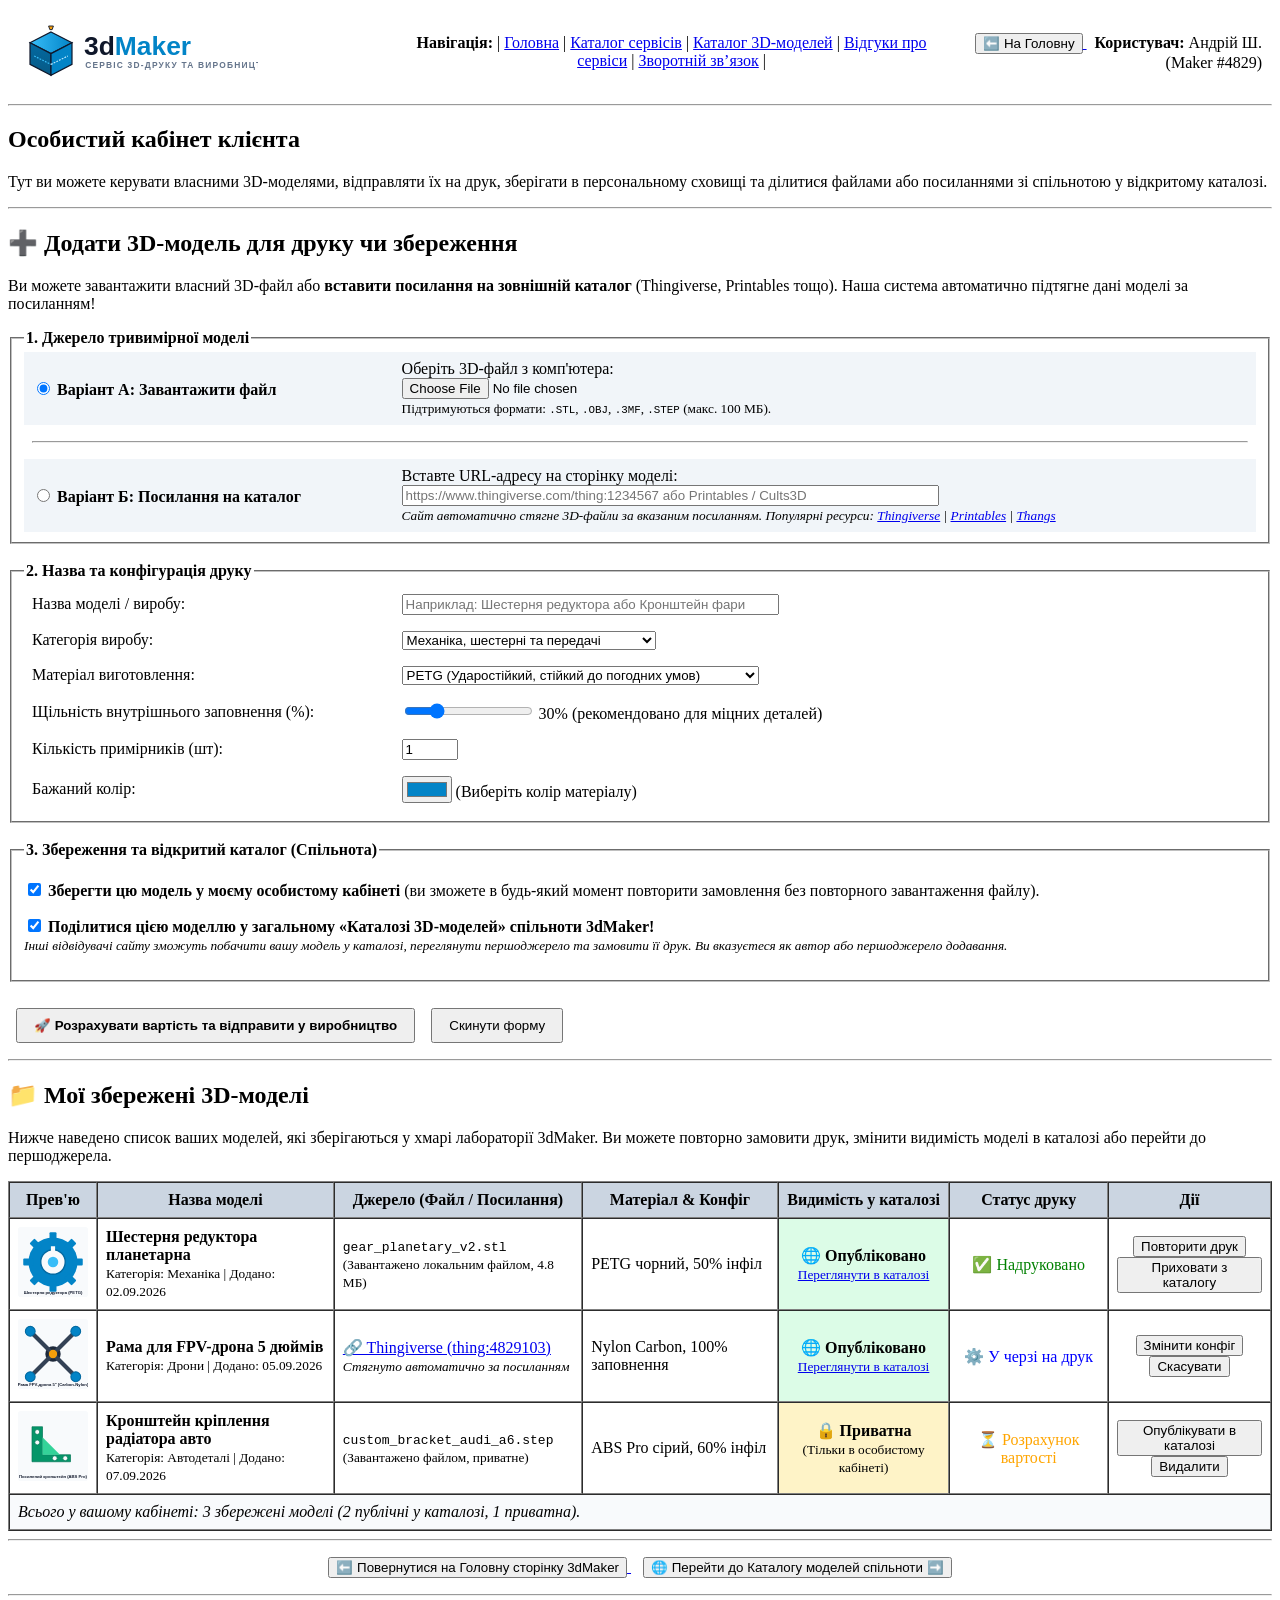
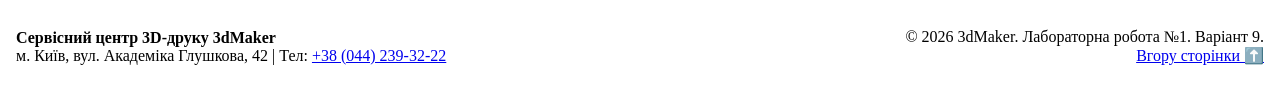
==== cabinet.html @ 0672ffec "feat: Лабораторна робота №1 — семантична розмітка сайту 3dMaker на чистому HTML5" ====
<!DOCTYPE html>
<html lang="uk">
<head>
    <meta charset="UTF-8">
    <meta name="viewport" content="width=device-width, initial-scale=1.0">
    <meta name="description" content="Особистий кабінет користувача 3dMaker: завантаження STL-файлів, імпорт за посиланням з Thingiverse та Printables, збереження 3D-моделей та управління публікацією в каталозі.">
    <title>Власний кабінет — 3dMaker</title>
</head>
<body>

    <header>
        <table width="100%" border="0" cellpadding="10" cellspacing="0">
            <tr>
                <td width="30%" align="left">
                    <a href="index.html">
                        <img src="assets/images/logo.svg" alt="3dMaker Логотип" width="240" height="60">
                    </a>
                </td>
                <td width="45%" align="center">
                    <nav>
                        <p>
                            <strong>Навігація:</strong> |
                            <a href="index.html">Головна</a> |
                            <a href="services.html">Каталог сервісів</a> |
                            <a href="models-catalog.html">Каталог 3D-моделей</a> |
                            <a href="reviews.html">Відгуки про сервіси</a> |
                            <a href="feedback.html">Зворотній зв’язок</a> |
                        </p>
                    </nav>
                </td>
                <td width="25%" align="right">
                    <a href="index.html">
                        <button type="button">⬅️ На Головну</button>
                    </a>
                    &nbsp;
                    <strong>Користувач:</strong> Андрій Ш. (Maker #4829)
                </td>
            </tr>
        </table>
        <hr>
    </header>

    <main>
        <section id="cabinet-header">
            <h1>Особистий кабінет клієнта</h1>
            <p>
                Тут ви можете керувати власними 3D-моделями, відправляти їх на друк, зберігати в персональному сховищі
                та ділитися файлами або посиланнями зі спільнотою у відкритому каталозі.
            </p>
        </section>

        <hr>

        <section id="upload-model-section">
            <h2>➕ Додати 3D-модель для друку чи збереження</h2>
            <p>
                Ви можете завантажити власний 3D-файл або <strong>вставити посилання на зовнішній каталог</strong>
                (Thingiverse, Printables тощо). Наша система автоматично підтягне дані моделі за посиланням!
            </p>

            <form action="#" method="post" enctype="multipart/form-data">

                <fieldset>
                    <legend><strong>1. Джерело тривимірної моделі</strong></legend>
                    <table border="0" cellpadding="8" cellspacing="0" width="100%">
                        <tr bgcolor="#f1f5f9">
                            <td width="30%">
                                <input type="radio" id="src-file" name="model_source_type" value="file" checked>
                                <label for="src-file"><strong>Варіант А: Завантажити файл</strong></label>
                            </td>
                            <td>
                                <label for="file-input">Оберіть 3D-файл з комп'ютера:</label><br>
                                <input type="file" id="file-input" name="uploaded_file" accept=".stl,.obj,.3mf,.step">
                                <br>
                                <small>Підтримуються формати: <code>.STL</code>, <code>.OBJ</code>, <code>.3MF</code>, <code>.STEP</code> (макс. 100 МБ).</small>
                            </td>
                        </tr>

                        <tr>
                            <td colspan="2"><hr></td>
                        </tr>

                        <tr bgcolor="#f1f5f9">
                            <td>
                                <input type="radio" id="src-url" name="model_source_type" value="url">
                                <label for="src-url"><strong>Варіант Б: Посилання на каталог</strong></label>
                            </td>
                            <td>
                                <label for="url-input">Вставте URL-адресу на сторінку моделі:</label><br>
                                <input type="url" id="url-input" name="model_url" size="65" placeholder="https://www.thingiverse.com/thing:1234567 або Printables / Cults3D">
                                <br>
                                <small>
                                    <em>Сайт автоматично стягне 3D-файли за вказаним посиланням. Популярні ресурси:
                                        <a href="https://www.thingiverse.com/" target="_blank">Thingiverse</a> |
                                        <a href="https://www.printables.com/" target="_blank">Printables</a> |
                                        <a href="https://thangs.com/" target="_blank">Thangs</a>
                                    </em>
                                </small>
                            </td>
                        </tr>
                    </table>
                </fieldset>

                <br>

                <fieldset>
                    <legend><strong>2. Назва та конфігурація друку</strong></legend>
                    <table border="0" cellpadding="8" cellspacing="0" width="100%">
                        <tr>
                            <td width="30%">
                                <label for="model-name">Назва моделі / виробу:</label>
                            </td>
                            <td>
                                <input type="text" id="model-name" name="model_name" size="45" placeholder="Наприклад: Шестерня редуктора або Кронштейн фари" required>
                            </td>
                        </tr>

                        <tr>
                            <td>
                                <label for="model-category">Категорія виробу:</label>
                            </td>
                            <td>
                                <select id="model-category" name="category" required>
                                    <option value="mechanics">Механіка, шестерні та передачі</option>
                                    <option value="electronics">Корпуси приладів та електроніка</option>
                                    <option value="auto">Автомобільні та мото-деталі</option>
                                    <option value="drones">Комплектуючі дронів та авіамоделізм</option>
                                    <option value="decor">Побут, дизайн та декор</option>
                                    <option value="miniatures">Художні мініатюри та косплей</option>
                                </select>
                            </td>
                        </tr>

                        <tr>
                            <td>
                                <label for="material-select">Матеріал виготовлення:</label>
                            </td>
                            <td>
                                <select id="material-select" name="material" required>
                                    <option value="pla">PLA (Стандартний біополімер, точний, твердий)</option>
                                    <option value="petg" selected>PETG (Ударостійкий, стійкий до погодних умов)</option>
                                    <option value="abs">ABS (Термостійкий міцний технічний пластик)</option>
                                    <option value="nylon">Nylon PA12 (Підвищена зносостійкість, для тертя)</option>
                                    <option value="resin">SLA Tough Resin (Високоточна фотополімерна смола)</option>
                                </select>
                            </td>
                        </tr>

                        <tr>
                            <td>
                                <label for="infill-density">Щільність внутрішнього заповнення (%):</label>
                            </td>
                            <td>
                                <input type="range" id="infill-density" name="infill" min="10" max="100" step="5" value="30">
                                <span>30% (рекомендовано для міцних деталей)</span>
                            </td>
                        </tr>

                        <tr>
                            <td>
                                <label for="item-quantity">Кількість примірників (шт):</label>
                            </td>
                            <td>
                                <input type="number" id="item-quantity" name="quantity" min="1" max="500" value="1" required>
                            </td>
                        </tr>

                        <tr>
                            <td>
                                <label for="item-color">Бажаний колір:</label>
                            </td>
                            <td>
                                <input type="color" id="item-color" name="color" value="#0284c7">
                                <span>(Виберіть колір матеріалу)</span>
                            </td>
                        </tr>
                    </table>
                </fieldset>

                <br>

                <fieldset>
                    <legend><strong>3. Збереження та відкритий каталог (Спільнота)</strong></legend>
                    <p>
                        <input type="checkbox" id="save-local" name="save_in_cabinet" checked>
                        <label for="save-local">
                            <strong>Зберегти цю модель у моєму особистому кабінеті</strong>
                            (ви зможете в будь-який момент повторити замовлення без повторного завантаження файлу).
                        </label>
                    </p>
                    <p>
                        <input type="checkbox" id="share-community" name="share_in_catalog" checked>
                        <label for="share-community">
                            <strong>Поділитися цією моделлю у загальному «Каталозі 3D-моделей» спільноти 3dMaker!</strong>
                            <br>
                            <small>
                                <em>Інші відвідувачі сайту зможуть побачити вашу модель у каталозі, переглянути першоджерело та замовити її друк.
                                Ви вказуєтеся як автор або першоджерело додавання.</em>
                            </small>
                        </label>
                    </p>
                </fieldset>

                <br>

                <table border="0" cellpadding="8" cellspacing="0">
                    <tr>
                        <td>
                            <button type="submit" style="padding: 8px 16px; font-weight: bold;">
                                🚀 Розрахувати вартість та відправити у виробництво
                            </button>
                            &nbsp;&nbsp;
                            <button type="reset" style="padding: 8px 16px;">
                                Скинути форму
                            </button>
                        </td>
                    </tr>
                </table>

            </form>
        </section>

        <hr>

        <section id="my-saved-models">
            <h2>📁 Мої збережені 3D-моделі</h2>
            <p>
                Нижче наведено список ваших моделей, які зберігаються у хмарі лабораторії 3dMaker.
                Ви можете повторно замовити друк, змінити видимість моделі в каталозі або перейти до першоджерела.
            </p>

            <table border="1" cellpadding="8" cellspacing="0" width="100%">
                <thead>
                    <tr bgcolor="#cbd5e1">
                        <th>Прев'ю</th>
                        <th>Назва моделі</th>
                        <th>Джерело (Файл / Посилання)</th>
                        <th>Матеріал & Конфіг</th>
                        <th>Видимість у каталозі</th>
                        <th>Статус друку</th>
                        <th>Дії</th>
                    </tr>
                </thead>
                <tbody>
                    <tr>
                        <td align="center">
                            <img src="assets/images/model-gear.svg" alt="Шестерня" width="70" height="70">
                        </td>
                        <td>
                            <strong>Шестерня редуктора планетарна</strong><br>
                            <small>Категорія: Механіка | Додано: 02.09.2026</small>
                        </td>
                        <td>
                            <code>gear_planetary_v2.stl</code><br>
                            <small>(Завантажено локальним файлом, 4.8 МБ)</small>
                        </td>
                        <td>PETG чорний, 50% інфіл</td>
                        <td align="center" bgcolor="#dcfce7">
                            <strong>🌐 Опубліковано</strong><br>
                            <small><a href="models-catalog.html#model-gear">Переглянути в каталозі</a></small>
                        </td>
                        <td align="center">
                            <span style="color: green;">✅ Надруковано</span>
                        </td>
                        <td align="center">
                            <button type="button">Повторити друк</button><br>
                            <button type="button">Приховати з каталогу</button>
                        </td>
                    </tr>

                    <tr>
                        <td align="center">
                            <img src="assets/images/model-drone.svg" alt="Рама дрона" width="70" height="70">
                        </td>
                        <td>
                            <strong>Рама для FPV-дрона 5 дюймів</strong><br>
                            <small>Категорія: Дрони | Додано: 05.09.2026</small>
                        </td>
                        <td>
                            <a href="https://www.thingiverse.com/thing:4829103" target="_blank">
                                🔗 Thingiverse (thing:4829103)
                            </a>
                            <br>
                            <small><em>Стягнуто автоматично за посиланням</em></small>
                        </td>
                        <td>Nylon Carbon, 100% заповнення</td>
                        <td align="center" bgcolor="#dcfce7">
                            <strong>🌐 Опубліковано</strong><br>
                            <small><a href="models-catalog.html#model-drone">Переглянути в каталозі</a></small>
                        </td>
                        <td align="center">
                            <span style="color: blue;">⚙️ У черзі на друк</span>
                        </td>
                        <td align="center">
                            <button type="button">Змінити конфіг</button><br>
                            <button type="button">Скасувати</button>
                        </td>
                    </tr>

                    <tr>
                        <td align="center">
                            <img src="assets/images/model-bracket.svg" alt="Кронштейн" width="70" height="70">
                        </td>
                        <td>
                            <strong>Кронштейн кріплення радіатора авто</strong><br>
                            <small>Категорія: Автодеталі | Додано: 07.09.2026</small>
                        </td>
                        <td>
                            <code>custom_bracket_audi_a6.step</code><br>
                            <small>(Завантажено файлом, приватне)</small>
                        </td>
                        <td>ABS Pro сірий, 60% інфіл</td>
                        <td align="center" bgcolor="#fef3c7">
                            <strong>🔒 Приватна</strong><br>
                            <small>(Тільки в особистому кабінеті)</small>
                        </td>
                        <td align="center">
                            <span style="color: orange;">⏳ Розрахунок вартості</span>
                        </td>
                        <td align="center">
                            <button type="button">Опублікувати в каталозі</button><br>
                            <button type="button">Видалити</button>
                        </td>
                    </tr>
                </tbody>
                <tfoot>
                    <tr bgcolor="#f8fafc">
                        <td colspan="7">
                            <em>Всього у вашому кабінеті: 3 збережені моделі (2 публічні у каталозі, 1 приватна).</em>
                        </td>
                    </tr>
                </tfoot>
            </table>
        </section>

        <hr>

        <p align="center">
            <a href="index.html">
                <button type="button">⬅️ Повернутися на Головну сторінку 3dMaker</button>
            </a>
            &nbsp;&nbsp;
            <a href="models-catalog.html">
                <button type="button">🌐 Перейти до Каталогу моделей спільноти ➡️</button>
            </a>
        </p>

    </main>

    <hr>

    <footer>
        <table width="100%" border="0" cellpadding="8" cellspacing="0">
            <tr>
                <td width="50%" align="left">
                    <p>
                        <strong>Сервісний центр 3D-друку 3dMaker</strong><br>
                        м. Київ, вул. Академіка Глушкова, 42 | Тел: <a href="tel:+380442393222">+38 (044) 239-32-22</a>
                    </p>
                </td>
                <td width="50%" align="right">
                    <p>
                        &copy; 2026 3dMaker. Лабораторна робота №1. Варіант 9.<br>
                        <a href="#top">Вгору сторінки ⬆️</a>
                    </p>
                </td>
            </tr>
        </table>
    </footer>

</body>
</html>
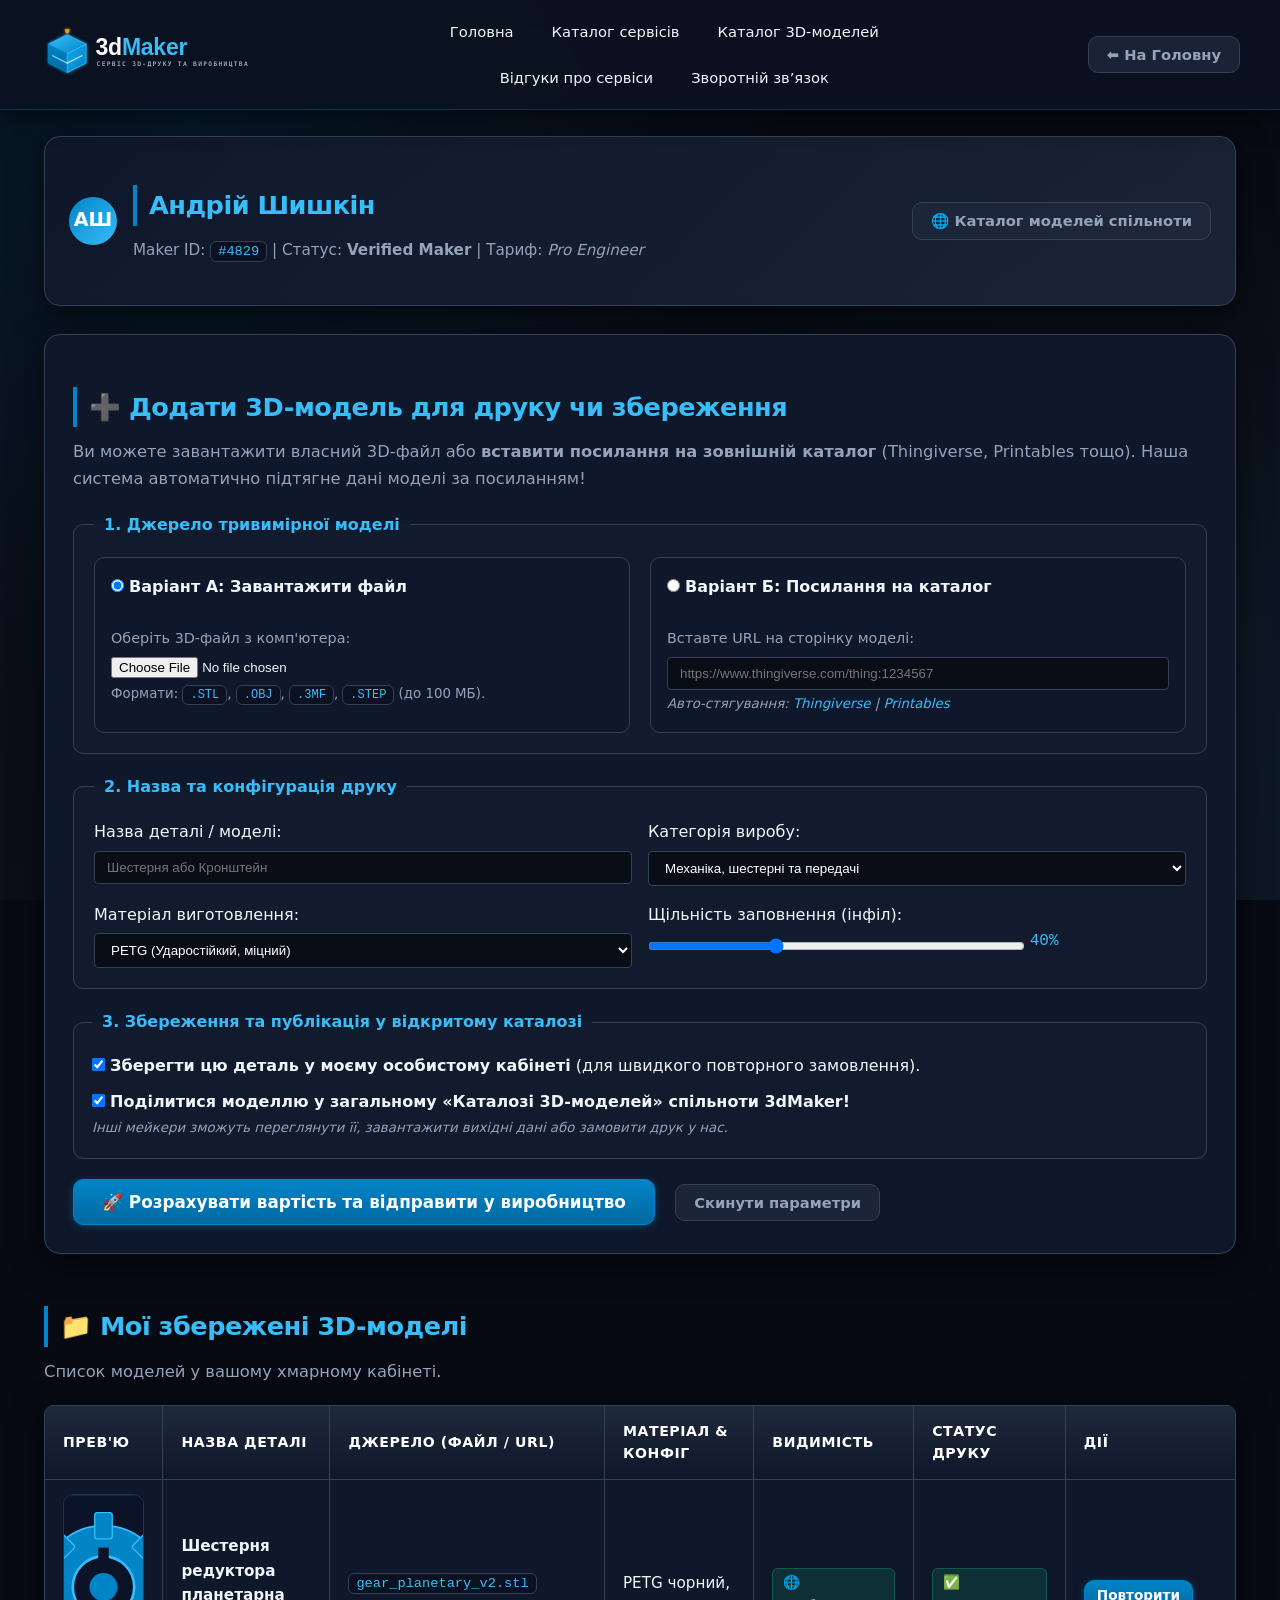
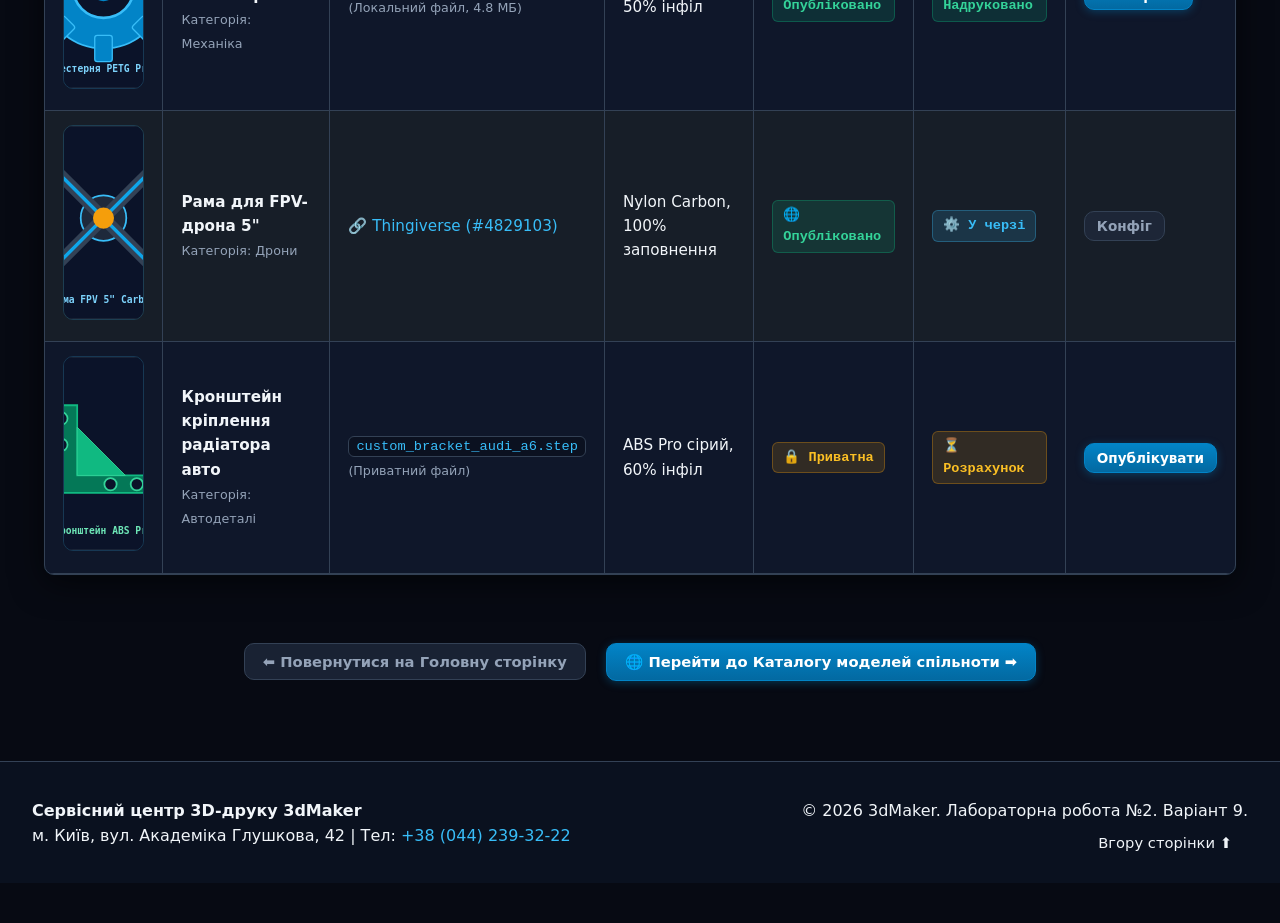
==== commit 2a3f677c: "feat: Лабораторна робота №2 — стилізація інтерфейсу CSS, Flexbox, Grid Layout (Варіант 9)" ====
--- a/cabinet.html
+++ b/cabinet.html
@@ -5,238 +5,249 @@
     <meta name="viewport" content="width=device-width, initial-scale=1.0">
     <meta name="description" content="Особистий кабінет користувача 3dMaker: завантаження STL-файлів, імпорт за посиланням з Thingiverse та Printables, збереження 3D-моделей та управління публікацією в каталозі.">
     <title>Власний кабінет — 3dMaker</title>
+
+    <link rel="stylesheet" href="css/style.css">
+    <link rel="stylesheet" href="css/animations.css">
+
+    <style>
+        .cabinet-user-card {
+            background: linear-gradient(135deg, rgba(15, 23, 42, 0.95) 0%, rgba(30, 41, 59, 0.8) 100%);
+            border: 1px solid var(--color-border);
+            border-radius: var(--radius-lg);
+            padding: 24px;
+            display: flex;
+            justify-content: space-between;
+            align-items: center;
+            flex-wrap: wrap;
+            gap: 16px;
+            box-shadow: var(--shadow-hi-tech);
+        }
+
+        .user-avatar-badge {
+            display: inline-flex;
+            align-items: center;
+            justify-content: center;
+            width: 48px;
+            height: 48px;
+            border-radius: 50%;
+            background: linear-gradient(135deg, var(--color-primary) 0%, #38bdf8 100%);
+            color: white;
+            font-weight: bold;
+            font-size: 1.2rem;
+        }
+
+        .status-badge {
+            display: inline-block;
+            padding: 4px 10px;
+            border-radius: var(--radius-sm);
+            font-size: 0.85rem;
+            font-family: var(--font-tech);
+            font-weight: 600;
+        }
+
+        .status-printed {
+            background: rgba(16, 185, 129, 0.15);
+            color: #34d399;
+            border: 1px solid rgba(16, 185, 129, 0.3);
+        }
+
+        .status-queue {
+            background: rgba(56, 189, 248, 0.15);
+            color: #38bdf8;
+            border: 1px solid rgba(56, 189, 248, 0.3);
+        }
+
+        .status-calc {
+            background: rgba(245, 158, 11, 0.15);
+            color: #fbbf24;
+            border: 1px solid rgba(245, 158, 11, 0.3);
+        }
+
+        a:active, button:active {
+            color: darkgreen !important;
+            border-color: darkgreen !important;
+        }
+    </style>
 </head>
 <body>
 
-    <header>
-        <table width="100%" border="0" cellpadding="10" cellspacing="0">
+    <header id="site-header">
+        <table width="100%" border="0" cellpadding="0" cellspacing="0">
             <tr>
-                <td width="30%" align="left">
-                    <a href="index.html">
-                        <img src="assets/images/logo.svg" alt="3dMaker Логотип" width="240" height="60">
+                <td width="28%" align="left">
+                    <a href="index.html" class="logo-box">
+                        <img src="assets/images/logo.svg" alt="3dMaker Логотип" width="220" height="55">
                     </a>
                 </td>
-                <td width="45%" align="center">
+                <td width="48%" align="center">
                     <nav>
-                        <p>
-                            <strong>Навігація:</strong> |
-                            <a href="index.html">Головна</a> |
-                            <a href="services.html">Каталог сервісів</a> |
-                            <a href="models-catalog.html">Каталог 3D-моделей</a> |
-                            <a href="reviews.html">Відгуки про сервіси</a> |
-                            <a href="feedback.html">Зворотній зв’язок</a> |
-                        </p>
+                        <ul>
+                            <li><a href="index.html" class="nav-link">Головна</a></li>
+                            <li><a href="services.html" class="nav-link">Каталог сервісів</a></li>
+                            <li><a href="models-catalog.html" class="nav-link">Каталог 3D-моделей</a></li>
+                            <li><a href="reviews.html" class="nav-link">Відгуки про сервіси</a></li>
+                            <li><a href="feedback.html" class="nav-link">Зворотній зв’язок</a></li>
+                        </ul>
                     </nav>
                 </td>
-                <td width="25%" align="right">
+                <td width="24%" align="right">
                     <a href="index.html">
-                        <button type="button">⬅️ На Головну</button>
+                        <button type="button" class="btn-secondary">⬅️ На Головну</button>
                     </a>
-                    &nbsp;
-                    <strong>Користувач:</strong> Андрій Ш. (Maker #4829)
                 </td>
             </tr>
         </table>
-        <hr>
     </header>
 
-    <main>
-        <section id="cabinet-header">
-            <h1>Особистий кабінет клієнта</h1>
-            <p>
-                Тут ви можете керувати власними 3D-моделями, відправляти їх на друк, зберігати в персональному сховищі
-                та ділитися файлами або посиланнями зі спільнотою у відкритому каталозі.
-            </p>
+    <br>
+
+    <main class="page-grid-layout">
+
+        <section class="cabinet-user-card">
+            <div style="display: flex; align-items: center; gap: 16px;">
+                <div class="user-avatar-badge">АШ</div>
+                <div>
+                    <h2>Андрій Шишкін</h2>
+                    <p style="color: var(--color-text-muted); font-size: 0.95rem;">
+                        Maker ID: <code>#4829</code> | Статус: <strong>Verified Maker</strong> | Тариф: <em>Pro Engineer</em>
+                    </p>
+                </div>
+            </div>
+            <div>
+                <a href="models-catalog.html">
+                    <button type="button" class="btn-secondary">🌐 Каталог моделей спільноти</button>
+                </a>
+            </div>
         </section>
 
-        <hr>
-
-        <section id="upload-model-section">
+        <section id="upload-model-section" style="background-color: var(--color-bg-card); border: 1px solid var(--color-border); border-radius: var(--radius-lg); padding: 28px; box-shadow: var(--shadow-hi-tech);">
             <h2>➕ Додати 3D-модель для друку чи збереження</h2>
-            <p>
+            <p style="color: var(--color-text-muted); margin-bottom: 20px;">
                 Ви можете завантажити власний 3D-файл або <strong>вставити посилання на зовнішній каталог</strong>
                 (Thingiverse, Printables тощо). Наша система автоматично підтягне дані моделі за посиланням!
             </p>
 
             <form action="#" method="post" enctype="multipart/form-data">
 
-                <fieldset>
-                    <legend><strong>1. Джерело тривимірної моделі</strong></legend>
-                    <table border="0" cellpadding="8" cellspacing="0" width="100%">
-                        <tr bgcolor="#f1f5f9">
-                            <td width="30%">
-                                <input type="radio" id="src-file" name="model_source_type" value="file" checked>
-                                <label for="src-file"><strong>Варіант А: Завантажити файл</strong></label>
-                            </td>
-                            <td>
-                                <label for="file-input">Оберіть 3D-файл з комп'ютера:</label><br>
-                                <input type="file" id="file-input" name="uploaded_file" accept=".stl,.obj,.3mf,.step">
-                                <br>
-                                <small>Підтримуються формати: <code>.STL</code>, <code>.OBJ</code>, <code>.3MF</code>, <code>.STEP</code> (макс. 100 МБ).</small>
-                            </td>
-                        </tr>
-
-                        <tr>
-                            <td colspan="2"><hr></td>
-                        </tr>
-
-                        <tr bgcolor="#f1f5f9">
-                            <td>
-                                <input type="radio" id="src-url" name="model_source_type" value="url">
-                                <label for="src-url"><strong>Варіант Б: Посилання на каталог</strong></label>
-                            </td>
-                            <td>
-                                <label for="url-input">Вставте URL-адресу на сторінку моделі:</label><br>
-                                <input type="url" id="url-input" name="model_url" size="65" placeholder="https://www.thingiverse.com/thing:1234567 або Printables / Cults3D">
-                                <br>
-                                <small>
-                                    <em>Сайт автоматично стягне 3D-файли за вказаним посиланням. Популярні ресурси:
-                                        <a href="https://www.thingiverse.com/" target="_blank">Thingiverse</a> |
-                                        <a href="https://www.printables.com/" target="_blank">Printables</a> |
-                                        <a href="https://thangs.com/" target="_blank">Thangs</a>
-                                    </em>
-                                </small>
-                            </td>
-                        </tr>
-                    </table>
+                <fieldset style="border: 1px solid var(--color-border); border-radius: var(--radius-md); padding: 20px; margin-bottom: 20px; background: rgba(30, 41, 59, 0.25);">
+                    <legend style="color: var(--color-primary-light); padding: 0 10px; font-weight: bold;">
+                        1. Джерело тривимірної моделі
+                    </legend>
+
+                    <div style="display: grid; grid-template-columns: 1fr 1fr; gap: 20px;">
+                        <div style="background: rgba(15, 23, 42, 0.7); padding: 16px; border-radius: var(--radius-md); border: 1px solid var(--color-border);">
+                            <input type="radio" id="src-file" name="model_source_type" value="file" checked>
+                            <label for="src-file"><strong>Варіант А: Завантажити файл</strong></label>
+                            <br><br>
+                            <label for="file-input" style="font-size: 0.9rem; color: var(--color-text-muted);">Оберіть 3D-файл з комп'ютера:</label><br>
+                            <input type="file" id="file-input" name="uploaded_file" accept=".stl,.obj,.3mf,.step" style="margin-top: 6px;">
+                            <br>
+                            <small style="color: var(--color-text-muted);">Формати: <code>.STL</code>, <code>.OBJ</code>, <code>.3MF</code>, <code>.STEP</code> (до 100 МБ).</small>
+                        </div>
+
+                        <div style="background: rgba(15, 23, 42, 0.7); padding: 16px; border-radius: var(--radius-md); border: 1px solid var(--color-border);">
+                            <input type="radio" id="src-url" name="model_source_type" value="url">
+                            <label for="src-url"><strong>Варіант Б: Посилання на каталог</strong></label>
+                            <br><br>
+                            <label for="url-input" style="font-size: 0.9rem; color: var(--color-text-muted);">Вставте URL на сторінку моделі:</label><br>
+                            <input type="url" id="url-input" name="model_url" placeholder="https://www.thingiverse.com/thing:1234567" style="width: 100%; padding: 8px 12px; background: #090d16; border: 1px solid var(--color-border); border-radius: 4px; color: white; margin-top: 6px;">
+                            <br>
+                            <small style="color: var(--color-text-muted);">
+                                <em>Авто-стягування:
+                                    <a href="https://www.thingiverse.com/" target="_blank">Thingiverse</a> |
+                                    <a href="https://www.printables.com/" target="_blank">Printables</a>
+                                </em>
+                            </small>
+                        </div>
+                    </div>
                 </fieldset>
 
-                <br>
-
-                <fieldset>
-                    <legend><strong>2. Назва та конфігурація друку</strong></legend>
-                    <table border="0" cellpadding="8" cellspacing="0" width="100%">
-                        <tr>
-                            <td width="30%">
-                                <label for="model-name">Назва моделі / виробу:</label>
-                            </td>
-                            <td>
-                                <input type="text" id="model-name" name="model_name" size="45" placeholder="Наприклад: Шестерня редуктора або Кронштейн фари" required>
-                            </td>
-                        </tr>
-
-                        <tr>
-                            <td>
-                                <label for="model-category">Категорія виробу:</label>
-                            </td>
-                            <td>
-                                <select id="model-category" name="category" required>
-                                    <option value="mechanics">Механіка, шестерні та передачі</option>
-                                    <option value="electronics">Корпуси приладів та електроніка</option>
-                                    <option value="auto">Автомобільні та мото-деталі</option>
-                                    <option value="drones">Комплектуючі дронів та авіамоделізм</option>
-                                    <option value="decor">Побут, дизайн та декор</option>
-                                    <option value="miniatures">Художні мініатюри та косплей</option>
-                                </select>
-                            </td>
-                        </tr>
-
-                        <tr>
-                            <td>
-                                <label for="material-select">Матеріал виготовлення:</label>
-                            </td>
-                            <td>
-                                <select id="material-select" name="material" required>
-                                    <option value="pla">PLA (Стандартний біополімер, точний, твердий)</option>
-                                    <option value="petg" selected>PETG (Ударостійкий, стійкий до погодних умов)</option>
-                                    <option value="abs">ABS (Термостійкий міцний технічний пластик)</option>
-                                    <option value="nylon">Nylon PA12 (Підвищена зносостійкість, для тертя)</option>
-                                    <option value="resin">SLA Tough Resin (Високоточна фотополімерна смола)</option>
-                                </select>
-                            </td>
-                        </tr>
-
-                        <tr>
-                            <td>
-                                <label for="infill-density">Щільність внутрішнього заповнення (%):</label>
-                            </td>
-                            <td>
-                                <input type="range" id="infill-density" name="infill" min="10" max="100" step="5" value="30">
-                                <span>30% (рекомендовано для міцних деталей)</span>
-                            </td>
-                        </tr>
-
-                        <tr>
-                            <td>
-                                <label for="item-quantity">Кількість примірників (шт):</label>
-                            </td>
-                            <td>
-                                <input type="number" id="item-quantity" name="quantity" min="1" max="500" value="1" required>
-                            </td>
-                        </tr>
-
-                        <tr>
-                            <td>
-                                <label for="item-color">Бажаний колір:</label>
-                            </td>
-                            <td>
-                                <input type="color" id="item-color" name="color" value="#0284c7">
-                                <span>(Виберіть колір матеріалу)</span>
-                            </td>
-                        </tr>
-                    </table>
+                <fieldset style="border: 1px solid var(--color-border); border-radius: var(--radius-md); padding: 20px; margin-bottom: 20px; background: rgba(30, 41, 59, 0.25);">
+                    <legend style="color: var(--color-primary-light); padding: 0 10px; font-weight: bold;">
+                        2. Назва та конфігурація друку
+                    </legend>
+
+                    <div style="display: grid; grid-template-columns: 1fr 1fr; gap: 16px;">
+                        <div>
+                            <label for="model-name">Назва деталі / моделі:</label><br>
+                            <input type="text" id="model-name" name="model_name" placeholder="Шестерня або Кронштейн" required style="width: 100%; padding: 8px 12px; background: #090d16; border: 1px solid var(--color-border); border-radius: 4px; color: white; margin-top: 6px;">
+                        </div>
+
+                        <div>
+                            <label for="model-category">Категорія виробу:</label><br>
+                            <select id="model-category" name="category" required style="width: 100%; padding: 8px 12px; background: #090d16; border: 1px solid var(--color-border); border-radius: 4px; color: white; margin-top: 6px;">
+                                <option value="mechanics">Механіка, шестерні та передачі</option>
+                                <option value="electronics">Корпуси приладів та електроніка</option>
+                                <option value="auto">Автомобільні та мото-деталі</option>
+                                <option value="drones">Комплектуючі дронів та авіамоделізм</option>
+                                <option value="decor">Побут, дизайн та декор</option>
+                                <option value="miniatures">Художні мініатюри та косплей</option>
+                            </select>
+                        </div>
+
+                        <div>
+                            <label for="material-select">Матеріал виготовлення:</label><br>
+                            <select id="material-select" name="material" required style="width: 100%; padding: 8px 12px; background: #090d16; border: 1px solid var(--color-border); border-radius: 4px; color: white; margin-top: 6px;">
+                                <option value="pla">PLA (Стандартний біополімер)</option>
+                                <option value="petg" selected>PETG (Ударостійкий, міцний)</option>
+                                <option value="abs">ABS (Термостійкий технічний)</option>
+                                <option value="nylon">Nylon PA12 (Зносостійкий, самозмащувальний)</option>
+                                <option value="resin">SLA Tough Resin (Високоточна смола)</option>
+                            </select>
+                        </div>
+
+                        <div>
+                            <label for="infill-density">Щільність заповнення (інфіл):</label><br>
+                            <input type="range" id="infill-density" name="infill" min="10" max="100" step="5" value="40" style="width: 70%; vertical-align: middle; margin-top: 10px;">
+                            <span style="font-family: var(--font-tech); color: var(--color-primary-light);">40%</span>
+                        </div>
+                    </div>
                 </fieldset>
 
-                <br>
-
-                <fieldset>
-                    <legend><strong>3. Збереження та відкритий каталог (Спільнота)</strong></legend>
-                    <p>
+                <fieldset style="border: 1px solid var(--color-border); border-radius: var(--radius-md); padding: 18px; margin-bottom: 20px; background: rgba(30, 41, 59, 0.25);">
+                    <legend style="color: var(--color-primary-light); padding: 0 10px; font-weight: bold;">
+                        3. Збереження та публікація у відкритому каталозі
+                    </legend>
+                    <p style="margin-bottom: 10px;">
                         <input type="checkbox" id="save-local" name="save_in_cabinet" checked>
-                        <label for="save-local">
-                            <strong>Зберегти цю модель у моєму особистому кабінеті</strong>
-                            (ви зможете в будь-який момент повторити замовлення без повторного завантаження файлу).
-                        </label>
+                        <label for="save-local"><strong>Зберегти цю деталь у моєму особистому кабінеті</strong> (для швидкого повторного замовлення).</label>
                     </p>
                     <p>
                         <input type="checkbox" id="share-community" name="share_in_catalog" checked>
                         <label for="share-community">
-                            <strong>Поділитися цією моделлю у загальному «Каталозі 3D-моделей» спільноти 3dMaker!</strong>
+                            <strong>Поділитися моделлю у загальному «Каталозі 3D-моделей» спільноти 3dMaker!</strong>
                             <br>
-                            <small>
-                                <em>Інші відвідувачі сайту зможуть побачити вашу модель у каталозі, переглянути першоджерело та замовити її друк.
-                                Ви вказуєтеся як автор або першоджерело додавання.</em>
+                            <small style="color: var(--color-text-muted);">
+                                <em>Інші мейкери зможуть переглянути її, завантажити вихідні дані або замовити друк у нас.</em>
                             </small>
                         </label>
                     </p>
                 </fieldset>
 
-                <br>
-
-                <table border="0" cellpadding="8" cellspacing="0">
-                    <tr>
-                        <td>
-                            <button type="submit" style="padding: 8px 16px; font-weight: bold;">
-                                🚀 Розрахувати вартість та відправити у виробництво
-                            </button>
-                            &nbsp;&nbsp;
-                            <button type="reset" style="padding: 8px 16px;">
-                                Скинути форму
-                            </button>
-                        </td>
-                    </tr>
-                </table>
-
+                <div>
+                    <button type="submit" class="pulse-glow" style="padding: 12px 28px; font-size: 1.05rem;">
+                        🚀 Розрахувати вартість та відправити у виробництво
+                    </button>
+                    &nbsp;&nbsp;
+                    <button type="reset" class="btn-secondary">Скинути параметри</button>
+                </div>
             </form>
         </section>
 
-        <hr>
-
         <section id="my-saved-models">
             <h2>📁 Мої збережені 3D-моделі</h2>
-            <p>
-                Нижче наведено список ваших моделей, які зберігаються у хмарі лабораторії 3dMaker.
-                Ви можете повторно замовити друк, змінити видимість моделі в каталозі або перейти до першоджерела.
+            <p style="color: var(--color-text-muted);">
+                Список моделей у вашому хмарному кабінеті.
             </p>
 
-            <table border="1" cellpadding="8" cellspacing="0" width="100%">
+            <table>
                 <thead>
-                    <tr bgcolor="#cbd5e1">
+                    <tr>
                         <th>Прев'ю</th>
-                        <th>Назва моделі</th>
-                        <th>Джерело (Файл / Посилання)</th>
+                        <th>Назва деталі</th>
+                        <th>Джерело (Файл / URL)</th>
                         <th>Матеріал & Конфіг</th>
-                        <th>Видимість у каталозі</th>
+                        <th>Видимість</th>
                         <th>Статус друку</th>
                         <th>Дії</th>
                     </tr>
@@ -244,100 +255,89 @@
                 <tbody>
                     <tr>
                         <td align="center">
-                            <img src="assets/images/model-gear.svg" alt="Шестерня" width="70" height="70">
+                            <img src="assets/images/model-gear.svg" alt="Шестерня" width="60" height="60" class="photo-interactive animate-grayscale" tabindex="0">
                         </td>
                         <td>
                             <strong>Шестерня редуктора планетарна</strong><br>
-                            <small>Категорія: Механіка | Додано: 02.09.2026</small>
+                            <small style="color: var(--color-text-muted);">Категорія: Механіка</small>
                         </td>
                         <td>
                             <code>gear_planetary_v2.stl</code><br>
-                            <small>(Завантажено локальним файлом, 4.8 МБ)</small>
+                            <small style="color: var(--color-text-muted);">(Локальний файл, 4.8 МБ)</small>
                         </td>
                         <td>PETG чорний, 50% інфіл</td>
-                        <td align="center" bgcolor="#dcfce7">
-                            <strong>🌐 Опубліковано</strong><br>
-                            <small><a href="models-catalog.html#model-gear">Переглянути в каталозі</a></small>
-                        </td>
-                        <td align="center">
-                            <span style="color: green;">✅ Надруковано</span>
-                        </td>
-                        <td align="center">
-                            <button type="button">Повторити друк</button><br>
-                            <button type="button">Приховати з каталогу</button>
+                        <td align="center">
+                            <span class="status-badge" style="background: rgba(16, 185, 129, 0.15); color: #34d399; border: 1px solid rgba(16, 185, 129, 0.3);">
+                                🌐 Опубліковано
+                            </span>
+                        </td>
+                        <td align="center">
+                            <span class="status-badge status-printed">✅ Надруковано</span>
+                        </td>
+                        <td align="center">
+                            <button type="button" style="padding: 6px 12px; font-size: 0.85rem;">Повторити</button>
                         </td>
                     </tr>
 
                     <tr>
                         <td align="center">
-                            <img src="assets/images/model-drone.svg" alt="Рама дрона" width="70" height="70">
-                        </td>
-                        <td>
-                            <strong>Рама для FPV-дрона 5 дюймів</strong><br>
-                            <small>Категорія: Дрони | Додано: 05.09.2026</small>
+                            <img src="assets/images/model-drone.svg" alt="Рама дрона" width="60" height="60" class="photo-interactive animate-grayscale" tabindex="0">
+                        </td>
+                        <td>
+                            <strong>Рама для FPV-дрона 5"</strong><br>
+                            <small style="color: var(--color-text-muted);">Категорія: Дрони</small>
                         </td>
                         <td>
                             <a href="https://www.thingiverse.com/thing:4829103" target="_blank">
-                                🔗 Thingiverse (thing:4829103)
+                                🔗 Thingiverse (#4829103)
                             </a>
-                            <br>
-                            <small><em>Стягнуто автоматично за посиланням</em></small>
                         </td>
                         <td>Nylon Carbon, 100% заповнення</td>
-                        <td align="center" bgcolor="#dcfce7">
-                            <strong>🌐 Опубліковано</strong><br>
-                            <small><a href="models-catalog.html#model-drone">Переглянути в каталозі</a></small>
-                        </td>
-                        <td align="center">
-                            <span style="color: blue;">⚙️ У черзі на друк</span>
-                        </td>
-                        <td align="center">
-                            <button type="button">Змінити конфіг</button><br>
-                            <button type="button">Скасувати</button>
+                        <td align="center">
+                            <span class="status-badge" style="background: rgba(16, 185, 129, 0.15); color: #34d399; border: 1px solid rgba(16, 185, 129, 0.3);">
+                                🌐 Опубліковано
+                            </span>
+                        </td>
+                        <td align="center">
+                            <span class="status-badge status-queue">⚙️ У черзі</span>
+                        </td>
+                        <td align="center">
+                            <button type="button" class="btn-secondary" style="padding: 6px 12px; font-size: 0.85rem;">Конфіг</button>
                         </td>
                     </tr>
 
                     <tr>
                         <td align="center">
-                            <img src="assets/images/model-bracket.svg" alt="Кронштейн" width="70" height="70">
+                            <img src="assets/images/model-bracket.svg" alt="Кронштейн" width="60" height="60" class="photo-interactive animate-grayscale" tabindex="0">
                         </td>
                         <td>
                             <strong>Кронштейн кріплення радіатора авто</strong><br>
-                            <small>Категорія: Автодеталі | Додано: 07.09.2026</small>
+                            <small style="color: var(--color-text-muted);">Категорія: Автодеталі</small>
                         </td>
                         <td>
                             <code>custom_bracket_audi_a6.step</code><br>
-                            <small>(Завантажено файлом, приватне)</small>
+                            <small style="color: var(--color-text-muted);">(Приватний файл)</small>
                         </td>
                         <td>ABS Pro сірий, 60% інфіл</td>
-                        <td align="center" bgcolor="#fef3c7">
-                            <strong>🔒 Приватна</strong><br>
-                            <small>(Тільки в особистому кабінеті)</small>
-                        </td>
-                        <td align="center">
-                            <span style="color: orange;">⏳ Розрахунок вартості</span>
-                        </td>
-                        <td align="center">
-                            <button type="button">Опублікувати в каталозі</button><br>
-                            <button type="button">Видалити</button>
+                        <td align="center">
+                            <span class="status-badge" style="background: rgba(245, 158, 11, 0.15); color: #fbbf24; border: 1px solid rgba(245, 158, 11, 0.3);">
+                                🔒 Приватна
+                            </span>
+                        </td>
+                        <td align="center">
+                            <span class="status-badge status-calc">⏳ Розрахунок</span>
+                        </td>
+                        <td align="center">
+                            <button type="button" style="padding: 6px 12px; font-size: 0.85rem;">Опублікувати</button>
                         </td>
                     </tr>
                 </tbody>
-                <tfoot>
-                    <tr bgcolor="#f8fafc">
-                        <td colspan="7">
-                            <em>Всього у вашому кабінеті: 3 збережені моделі (2 публічні у каталозі, 1 приватна).</em>
-                        </td>
-                    </tr>
-                </tfoot>
             </table>
         </section>
 
-        <hr>
-
-        <p align="center">
+        <p align="center" style="margin: 20px 0;">
             <a href="index.html">
-                <button type="button">⬅️ Повернутися на Головну сторінку 3dMaker</button>
+                <button type="button" class="btn-secondary">⬅️ Повернутися на Головну сторінку</button>
             </a>
             &nbsp;&nbsp;
             <a href="models-catalog.html">
@@ -347,25 +347,21 @@
 
     </main>
 
-    <hr>
-
     <footer>
-        <table width="100%" border="0" cellpadding="8" cellspacing="0">
-            <tr>
-                <td width="50%" align="left">
-                    <p>
-                        <strong>Сервісний центр 3D-друку 3dMaker</strong><br>
-                        м. Київ, вул. Академіка Глушкова, 42 | Тел: <a href="tel:+380442393222">+38 (044) 239-32-22</a>
-                    </p>
-                </td>
-                <td width="50%" align="right">
-                    <p>
-                        &copy; 2026 3dMaker. Лабораторна робота №1. Варіант 9.<br>
-                        <a href="#top">Вгору сторінки ⬆️</a>
-                    </p>
-                </td>
-            </tr>
-        </table>
+        <div class="page-grid-layout" style="grid-template-columns: 1fr 1fr; gap: 20px; padding: 0;">
+            <div>
+                <p>
+                    <strong>Сервісний центр 3D-друку 3dMaker</strong><br>
+                    м. Київ, вул. Академіка Глушкова, 42 | Тел: <a href="tel:+380442393222">+38 (044) 239-32-22</a>
+                </p>
+            </div>
+            <div align="right">
+                <p>
+                    &copy; 2026 3dMaker. Лабораторна робота №2. Варіант 9.<br>
+                    <a href="#site-header" class="nav-link">Вгору сторінки ⬆️</a>
+                </p>
+            </div>
+        </div>
     </footer>
 
 </body>
--- a/css/style.css
+++ b/css/style.css
@@ -0,0 +1,699 @@
+* {
+    box-sizing: border-box;
+    margin: 0;
+    padding: 0;
+}
+
+::selection {
+    background-color: #0284c7;
+    color: white;
+}
+
+:root {
+    --color-bg-dark: #070a13;
+    --color-bg-card: #0f172a;
+    --color-bg-surface: #1e293b;
+    --color-border: #334155;
+    --color-border-glow: rgba(56, 189, 248, 0.3);
+    --color-primary: #0284c7;
+    --color-primary-light: #38bdf8;
+    --color-accent-gold: #b58900;
+
+    --color-text-main: rgb(241, 245, 249);
+    --color-text-muted: rgb(148, 163, 184);
+    --color-glow-blue: rgba(2, 132, 199, 0.35);
+    --color-glow-gold: rgba(181, 137, 0, 0.3);
+
+    --color-accent-cyan: hsl(190, 95%, 45%);
+    --color-bg-table-alt: hsla(215, 25%, 13%, 0.8);
+    --color-badge-bg: hsla(199, 89%, 48%, 0.15);
+
+    --color-active-link: darkgreen;
+    --color-white: white;
+    --color-black: black;
+
+    --font-primary: 'Segoe UI', system-ui, -apple-system, BlinkMacSystemFont, Roboto, sans-serif;
+    --font-tech: 'JetBrains Mono', 'Consolas', 'Courier New', monospace;
+
+    --radius-sm: 6px;
+    --radius-md: 10px;
+    --radius-lg: 16px;
+    --shadow-hi-tech: 0 8px 32px rgba(0, 0, 0, 0.6), 0 0 1px rgba(56, 189, 248, 0.2);
+    --shadow-neon-gold: 0 8px 30px rgba(0, 0, 0, 0.6), 0 0 20px rgba(181, 137, 0, 0.25);
+}
+
+body {
+    font-family: var(--font-primary);
+    font-size: 16px;
+    line-height: 1.6;
+    color: var(--color-text-main);
+    background-color: var(--color-bg-dark);
+    background-image: radial-gradient(circle at 15% 15%, rgba(2, 132, 199, 0.12) 0%, transparent 45%),
+                      radial-gradient(circle at 85% 85%, rgba(56, 189, 248, 0.08) 0%, transparent 45%),
+                      linear-gradient(180deg, #070a13 0%, #0b0f19 100%);
+    background-attachment: fixed;
+    min-height: 100vh;
+    padding-bottom: 40px;
+}
+
+h1, h2, h3, h4, h5, h6 {
+    font-family: var(--font-primary);
+    color: var(--color-white);
+    font-weight: 700;
+    letter-spacing: -0.02em;
+    margin-bottom: 12px;
+}
+
+h1 {
+    font-size: 2.3rem;
+    line-height: 1.25;
+    background: linear-gradient(135deg, #ffffff 40%, var(--color-primary-light) 100%);
+    -webkit-background-clip: text;
+    -webkit-text-fill-color: transparent;
+    margin-bottom: 16px;
+}
+
+h2 {
+    font-size: 1.6rem;
+    color: var(--color-primary-light);
+    border-left: 4px solid var(--color-primary);
+    padding-left: 12px;
+    margin-top: 24px;
+}
+
+h3 {
+    font-size: 1.25rem;
+    color: #e2e8f0;
+}
+
+a {
+    color: var(--color-primary-light);
+    text-decoration: none;
+    transition: color 0.25s ease, text-shadow 0.25s ease;
+}
+
+a:hover {
+    color: #ffffff;
+    text-shadow: 0 0 8px rgba(56, 189, 248, 0.6);
+}
+
+a:visited {
+    color: #93c5fd;
+}
+
+a:active,
+.nav-link:active,
+button:active {
+    color: var(--color-active-link) !important;
+    text-shadow: 0 0 8px rgba(0, 100, 0, 0.9);
+}
+
+hr {
+    border: none;
+    height: 1px;
+    background: linear-gradient(90deg, transparent, var(--color-border), var(--color-primary), var(--color-border), transparent);
+    margin: 28px 0;
+    opacity: 0.6;
+}
+
+code, pre, .tech-mono {
+    font-family: var(--font-tech);
+    background-color: #0b1120;
+    color: var(--color-primary-light);
+    padding: 2px 7px;
+    border-radius: var(--radius-sm);
+    border: 1px solid var(--color-border);
+    font-size: 0.9em;
+}
+
+#site-header {
+    background: rgba(11, 17, 32, 0.94);
+    backdrop-filter: blur(16px);
+    -webkit-backdrop-filter: blur(16px);
+    border-bottom: 1px solid rgba(56, 189, 248, 0.2);
+    box-shadow: 0 4px 24px rgba(0, 0, 0, 0.6);
+    padding: 12px 32px;
+    width: 100%;
+}
+
+.header-absolute {
+    position: absolute;
+    top: 0;
+    left: 0;
+    width: 100%;
+    z-index: 100;
+}
+
+.header-fixed {
+    position: fixed;
+    top: 0;
+    left: 0;
+    width: 100%;
+    z-index: 1000;
+}
+
+.has-fixed-header {
+    padding-top: 140px;
+}
+
+.has-absolute-header {
+    padding-top: 130px;
+}
+
+#site-header table,
+footer table {
+    width: 100%;
+    margin: 0 !important;
+    background: transparent !important;
+    border: none !important;
+    box-shadow: none !important;
+    border-collapse: collapse;
+}
+
+#site-header table,
+#site-header tbody,
+#site-header tr {
+    display: flex;
+    align-items: center;
+    justify-content: space-between;
+    width: 100%;
+}
+
+#site-header td {
+    border: none !important;
+    background: transparent !important;
+    padding: 0 8px !important;
+}
+
+#site-header td:first-child {
+    flex: 0 0 auto;
+}
+
+#site-header td:nth-child(2) {
+    flex: 1 1 auto;
+    display: flex;
+    justify-content: center;
+}
+
+#site-header td:last-child {
+    flex: 0 0 auto;
+    display: flex;
+    justify-content: flex-end;
+}
+
+.logo-box {
+    display: inline-flex;
+    align-items: center;
+    gap: 12px;
+    transition: transform 0.3s ease, filter 0.3s ease;
+}
+
+.logo-box:hover {
+    transform: scale(1.03);
+    filter: drop-shadow(0 0 12px rgba(56, 189, 248, 0.6));
+}
+
+nav ul {
+    list-style: none;
+    display: flex;
+    flex-wrap: wrap;
+    gap: 6px;
+    align-items: center;
+    justify-content: center;
+}
+
+.nav-link {
+    display: inline-block;
+    padding: 7px 15px;
+    border-radius: 20px;
+    color: var(--color-text-main);
+    background-color: transparent;
+    font-size: 0.92rem;
+    font-weight: 500;
+    border: 1px solid transparent;
+    transition: background-color 0.25s ease, border-color 0.25s ease, color 0.25s ease, transform 0.2s ease, box-shadow 0.25s ease;
+}
+
+.nav-link:hover {
+    background-color: rgba(30, 41, 59, 0.8);
+    border-color: rgba(56, 189, 248, 0.4);
+    color: var(--color-primary-light);
+    transform: translateY(-2px);
+    box-shadow: 0 2px 10px rgba(2, 132, 199, 0.2);
+}
+
+.sticky-subnav {
+    position: -webkit-sticky;
+    position: sticky;
+    top: 90px;
+    z-index: 90;
+    background: rgba(15, 23, 42, 0.9);
+    backdrop-filter: blur(14px);
+    -webkit-backdrop-filter: blur(14px);
+    padding: 8px 18px;
+    border-radius: 40px;
+    border: 1px solid rgba(56, 189, 248, 0.25);
+    margin: 8px auto 20px auto;
+    max-width: 980px;
+    box-shadow: 0 8px 24px rgba(0, 0, 0, 0.5);
+}
+
+.sticky-subnav p {
+    display: flex;
+    align-items: center;
+    justify-content: center;
+    flex-wrap: wrap;
+    gap: 6px;
+    margin: 0;
+}
+
+.sticky-subnav .nav-link {
+    font-size: 0.86rem;
+    padding: 5px 12px;
+    border-radius: 20px;
+    background: rgba(30, 41, 59, 0.6);
+    border: 1px solid rgba(51, 65, 85, 0.6);
+}
+
+.sticky-subnav .nav-link:hover {
+    background: var(--color-primary);
+    color: #ffffff;
+    border-color: var(--color-primary-light);
+    box-shadow: 0 0 10px rgba(56, 189, 248, 0.4);
+}
+
+h2 + p {
+    color: var(--color-text-muted);
+    font-size: 1.02rem;
+    margin-top: 4px;
+    margin-bottom: 18px;
+}
+
+h3 ~ p {
+    line-height: 1.65;
+}
+
+button,
+input[type="submit"],
+input[type="reset"],
+input[type="button"],
+.btn {
+    font-family: var(--font-primary);
+    font-size: 0.92rem;
+    font-weight: 600;
+    padding: 9px 18px;
+    border-radius: var(--radius-md);
+    border: 1px solid var(--color-primary);
+    background: linear-gradient(180deg, #0284c7 0%, #0369a1 100%);
+    color: var(--color-white);
+    cursor: pointer;
+    transition: background 0.25s ease, box-shadow 0.25s ease, transform 0.2s ease, border-color 0.25s ease, color 0.25s ease;
+    box-shadow: 0 2px 8px rgba(2, 132, 199, 0.35);
+    display: inline-flex;
+    align-items: center;
+    justify-content: center;
+    gap: 8px;
+}
+
+button:hover,
+input[type="submit"]:hover,
+.btn:hover {
+    background: linear-gradient(180deg, #38bdf8 0%, #0284c7 100%);
+    box-shadow: 0 0 18px rgba(56, 189, 248, 0.6);
+    transform: translateY(-2px);
+    border-color: #7dd3fc;
+    color: #ffffff;
+}
+
+input[type="reset"],
+.btn-secondary {
+    background: rgba(30, 41, 59, 0.8);
+    border-color: var(--color-border);
+    color: var(--color-text-muted);
+    box-shadow: none;
+}
+
+input[type="reset"]:hover,
+.btn-secondary:hover {
+    background: #334155;
+    color: var(--color-white);
+    border-color: #64748b;
+    box-shadow: 0 2px 8px rgba(0, 0, 0, 0.4);
+}
+
+[class*="btn-outline"] {
+    background: transparent;
+    border: 1px solid var(--color-primary-light);
+    color: var(--color-primary-light);
+}
+
+.mission-block-v9 {
+    margin: 0 !important;
+    padding: 36px 40px;
+    background: linear-gradient(135deg, rgba(15, 23, 42, 0.95) 0%, rgba(26, 36, 56, 0.85) 100%);
+    border: 1px solid rgba(56, 189, 248, 0.25);
+    border-radius: var(--radius-lg);
+    box-shadow: var(--shadow-hi-tech);
+    position: relative;
+}
+
+.mission-block-v9::before {
+    content: "🖨️ ⚙️ 🛠️  СЕРВІС ШВИДКОГО 3D-ДРУКУ ТА ВИРОБНИЦТВА ДЕТАЛЕЙ";
+    display: inline-flex;
+    align-items: center;
+    font-family: var(--font-tech);
+    font-size: 0.85rem;
+    font-weight: 700;
+    color: #38bdf8;
+    background: rgba(2, 132, 199, 0.15);
+    border: 1px solid rgba(56, 189, 248, 0.35);
+    padding: 6px 16px;
+    border-radius: 20px;
+    margin-bottom: 20px;
+    letter-spacing: 0.05em;
+    box-shadow: 0 0 14px rgba(56, 189, 248, 0.15);
+}
+
+.mission-tasks {
+    margin: 20px 0 10px 0;
+    padding: 0;
+    list-style-position: inside;
+    display: flex;
+    flex-direction: column;
+    gap: 12px;
+}
+
+.mission-tasks > li {
+    padding: 14px 20px;
+    background: rgba(11, 17, 32, 0.65);
+    border: 1px solid rgba(51, 65, 85, 0.6);
+    border-radius: var(--radius-md);
+    color: #e2e8f0;
+    line-height: 1.6;
+    transition: border-color 0.25s ease, transform 0.25s ease, background-color 0.25s ease;
+}
+
+.mission-tasks > li:hover {
+    border-color: rgba(56, 189, 248, 0.5);
+    background: rgba(15, 23, 42, 0.85);
+    transform: translateX(4px);
+}
+
+.mission-tasks > li::marker {
+    font-family: var(--font-tech);
+    color: #38bdf8;
+    font-weight: 900;
+    font-size: 1.05rem;
+}
+
+.styled-sentence {
+    background: rgba(2, 132, 199, 0.1);
+    border-left: 4px solid var(--color-primary);
+    padding: 16px 22px;
+    border-radius: 0 var(--radius-md) var(--radius-md) 0;
+    margin: 20px 0;
+    font-size: 1.08rem;
+    color: #f1f5f9;
+    box-shadow: inset 0 0 12px rgba(2, 132, 199, 0.08);
+}
+
+.services-table-wrapper {
+    transition: transform 0.4s cubic-bezier(0.34, 1.56, 0.64, 1), box-shadow 0.4s ease;
+    border-radius: var(--radius-md);
+    will-change: transform;
+}
+
+.services-table-wrapper:hover {
+    transform: translateY(2vh);
+    box-shadow: 0 16px 36px rgba(2, 132, 199, 0.3);
+}
+
+.contacts-v9 {
+    transition: font-size 0.4s ease 2s, color 0.4s ease 2s, text-shadow 0.4s ease 2s, border-color 0.4s ease 2s;
+    font-size: 1rem;
+    display: inline-block;
+    padding: 16px 20px;
+    border-radius: var(--radius-md);
+    background: rgba(15, 23, 42, 0.75);
+    border: 1px solid var(--color-border);
+    line-height: 1.8;
+}
+
+.contacts-v9:hover {
+    font-size: 1.2rem;
+    color: #ffffff;
+    text-shadow: 0 0 10px rgba(56, 189, 248, 0.8);
+    background: rgba(30, 41, 59, 0.95);
+    border-color: var(--color-primary);
+}
+
+.scrollable-content-box {
+    max-height: 290px;
+    overflow-y: auto;
+    overflow-x: hidden;
+    padding: 20px;
+    background-color: var(--color-bg-card);
+    border: 1px solid var(--color-border);
+    border-radius: var(--radius-md);
+    box-shadow: inset 0 2px 10px rgba(0, 0, 0, 0.6);
+}
+
+.scrollable-content-box::-webkit-scrollbar {
+    width: 8px;
+}
+
+.scrollable-content-box::-webkit-scrollbar-track {
+    background: #090d16;
+    border-radius: 4px;
+}
+
+.scrollable-content-box::-webkit-scrollbar-thumb {
+    background: #0284c7;
+    border-radius: 4px;
+    border: 1px solid #38bdf8;
+}
+
+.scrollable-content-box::-webkit-scrollbar-thumb:hover {
+    background: #38bdf8;
+}
+
+table {
+    width: 100%;
+    border-collapse: separate;
+    border-spacing: 0;
+    margin: 20px 0;
+    background-color: var(--color-bg-card);
+    border: 1px solid var(--color-border);
+    border-radius: var(--radius-md);
+    overflow: hidden;
+    box-shadow: var(--shadow-hi-tech);
+}
+
+caption {
+    font-family: var(--font-primary);
+    font-weight: 700;
+    font-size: 1.15rem;
+    color: var(--color-primary-light);
+    padding: 14px 18px;
+    text-align: left;
+    background: rgba(17, 24, 39, 0.95);
+    border: 1px solid var(--color-border);
+    border-bottom: none;
+    border-radius: var(--radius-md) var(--radius-md) 0 0;
+}
+
+th, td {
+    padding: 14px 18px;
+    text-align: left;
+    border-bottom: 1px solid var(--color-border);
+    border-right: 1px solid var(--color-border);
+    font-size: 0.95rem;
+}
+
+th:last-child, td:last-child {
+    border-right: none;
+}
+
+thead tr {
+    background: linear-gradient(180deg, #1e293b 0%, #0f172a 100%);
+}
+
+thead th {
+    color: var(--color-white);
+    font-weight: 700;
+    letter-spacing: 0.04em;
+    font-size: 0.88rem;
+    text-transform: uppercase;
+}
+
+tbody tr {
+    transition: background-color 0.2s ease;
+}
+
+tbody tr:nth-child(even) {
+    background-color: var(--color-bg-table-alt);
+}
+
+tbody tr:hover {
+    background-color: rgba(2, 132, 199, 0.15);
+}
+
+tfoot tr {
+    background: #0b1120;
+    font-weight: 600;
+    color: var(--color-text-main);
+}
+
+tfoot td, tfoot th {
+    border-bottom: none;
+    padding: 16px 18px;
+}
+
+.catalog-item-v9 {
+    border-top: 3px dotted var(--color-accent-gold) !important;
+    border-bottom: 4px solid var(--color-accent-gold) !important;
+    border-left: 1px solid rgba(181, 137, 0, 0.35) !important;
+    border-right: 1px solid rgba(181, 137, 0, 0.35) !important;
+    border-radius: var(--radius-md);
+    background: linear-gradient(180deg, rgba(17, 24, 39, 0.95) 0%, rgba(11, 15, 25, 0.98) 100%);
+    padding: 24px;
+    box-shadow: 0 4px 20px rgba(0, 0, 0, 0.5), inset 0 1px 0 rgba(245, 158, 11, 0.2);
+    transition: transform 0.3s ease, box-shadow 0.3s ease, border-color 0.3s ease;
+    display: flex;
+    flex-direction: column;
+    justify-content: space-between;
+}
+
+.catalog-item-v9:hover {
+    transform: translateY(-5px);
+    box-shadow: 0 12px 32px rgba(0, 0, 0, 0.6), 0 0 20px rgba(181, 137, 0, 0.25);
+    border-left-color: rgba(181, 137, 0, 0.7) !important;
+    border-right-color: rgba(181, 137, 0, 0.7) !important;
+}
+
+.material-type-v9,
+.fabric-type-v9 {
+    font-weight: 700 !important;
+    font-size: 1.15rem !important;
+    font-style: italic !important;
+    color: #fbbf24 !important;
+    background: rgba(181, 137, 0, 0.12);
+    border-left: 3px solid #fbbf24;
+    padding: 6px 12px;
+    border-radius: 0 var(--radius-sm) var(--radius-sm) 0;
+    display: block;
+    margin: 10px 0 12px 0;
+    text-shadow: 0 0 8px rgba(251, 191, 36, 0.3);
+}
+
+.photo-interactive {
+    width: 100%;
+    height: 195px;
+    object-fit: cover;
+    border-radius: var(--radius-md);
+    border: 1px solid rgba(56, 189, 248, 0.2);
+    transition: filter 0.4s ease, transform 0.4s ease, box-shadow 0.4s ease, border-color 0.4s ease;
+    cursor: pointer;
+    outline: none;
+}
+
+.photo-interactive:focus,
+.photo-interactive:hover {
+    filter: grayscale(100%) contrast(120%);
+    transform: scale(1.02);
+    border-color: #ffffff;
+    box-shadow: 0 0 20px rgba(255, 255, 255, 0.35);
+}
+
+.service-meta-list {
+    list-style: none;
+    margin: 10px 0 18px 0;
+    padding: 0;
+    display: flex;
+    flex-direction: column;
+    gap: 6px;
+}
+
+.service-meta-list li {
+    font-size: 0.92rem;
+    color: #cbd5e1;
+    position: relative;
+    padding-left: 18px;
+    line-height: 1.5;
+}
+
+.service-meta-list li::before {
+    content: "▸";
+    position: absolute;
+    left: 0;
+    color: #38bdf8;
+    font-weight: bold;
+}
+
+.page-grid-layout {
+    display: grid;
+    grid-template-columns: 1fr;
+    gap: 28px;
+    max-width: 1240px;
+    margin: 0 auto;
+    padding: 0 24px;
+}
+
+.catalog-grid {
+    display: grid;
+    grid-template-columns: repeat(auto-fill, minmax(350px, 1fr));
+    gap: 24px;
+    margin: 24px 0;
+}
+
+.main-sidebar-grid {
+    display: grid;
+    grid-template-columns: 2.5fr 1fr;
+    gap: 28px;
+    align-items: start;
+}
+
+@media (max-width: 960px) {
+    .main-sidebar-grid {
+        grid-template-columns: 1fr;
+    }
+    .catalog-grid {
+        grid-template-columns: 1fr;
+    }
+    #site-header {
+        padding: 12px 16px;
+    }
+    #site-header table, #site-header tr {
+        flex-direction: column;
+        gap: 12px;
+    }
+    .has-fixed-header, .has-absolute-header {
+        padding-top: 190px;
+    }
+}
+
+.float-left-img {
+    float: left;
+    margin: 0 20px 14px 0;
+    border-radius: var(--radius-md);
+    border: 1px solid var(--color-border);
+}
+
+.clearfix::after {
+    content: "";
+    display: table;
+    clear: both;
+}
+
+footer {
+    margin-top: 60px;
+    background: rgba(11, 17, 32, 0.95);
+    border-top: 1px solid var(--color-border);
+    padding: 36px 32px 20px 32px;
+}
+
+footer address {
+    font-style: normal;
+    color: var(--color-text-muted);
+    line-height: 1.8;
+}
--- a/css/animations.css
+++ b/css/animations.css
@@ -0,0 +1,80 @@
+@keyframes to-grayscale-anim {
+    0% {
+        filter: grayscale(0%) contrast(100%);
+        transform: scale(1);
+    }
+    50% {
+        filter: grayscale(50%) contrast(110%);
+        transform: scale(1.02);
+    }
+    100% {
+        filter: grayscale(100%) contrast(120%);
+        transform: scale(1.03);
+    }
+}
+
+.animate-grayscale:focus,
+.animate-grayscale:hover {
+    animation-name: to-grayscale-anim;
+    animation-duration: 0.5s;
+    animation-timing-function: ease-in-out;
+    animation-fill-mode: forwards;
+}
+
+@keyframes neon-pulse {
+    0%, 100% {
+        box-shadow: 0 0 5px rgba(2, 132, 199, 0.4), 0 0 10px rgba(2, 132, 199, 0.2);
+    }
+    50% {
+        box-shadow: 0 0 15px rgba(56, 189, 248, 0.8), 0 0 25px rgba(2, 132, 199, 0.5);
+    }
+}
+
+.pulse-glow {
+    animation: neon-pulse 2.5s infinite ease-in-out;
+}
+
+@keyframes laser-scan {
+    0% {
+        transform: translateY(0) scaleX(0.95);
+        opacity: 0.4;
+    }
+    50% {
+        transform: translateY(80px) scaleX(1);
+        opacity: 0.85;
+    }
+    100% {
+        transform: translateY(0) scaleX(0.95);
+        opacity: 0.4;
+    }
+}
+
+.laser-beam {
+    animation-name: laser-scan;
+    animation-duration: 3s;
+    animation-timing-function: ease-in-out;
+    animation-iteration-count: infinite;
+}
+
+.rotate-tech-icon {
+    transition: transform 0.4s ease;
+}
+
+.rotate-tech-icon:hover {
+    transform: rotate(15deg) scale(1.1);
+}
+
+@keyframes slide-down-fade {
+    from {
+        opacity: 0;
+        transform: translateY(-16px);
+    }
+    to {
+        opacity: 1;
+        transform: translateY(0);
+    }
+}
+
+.fade-in-down {
+    animation: slide-down-fade 0.6s ease-out;
+}
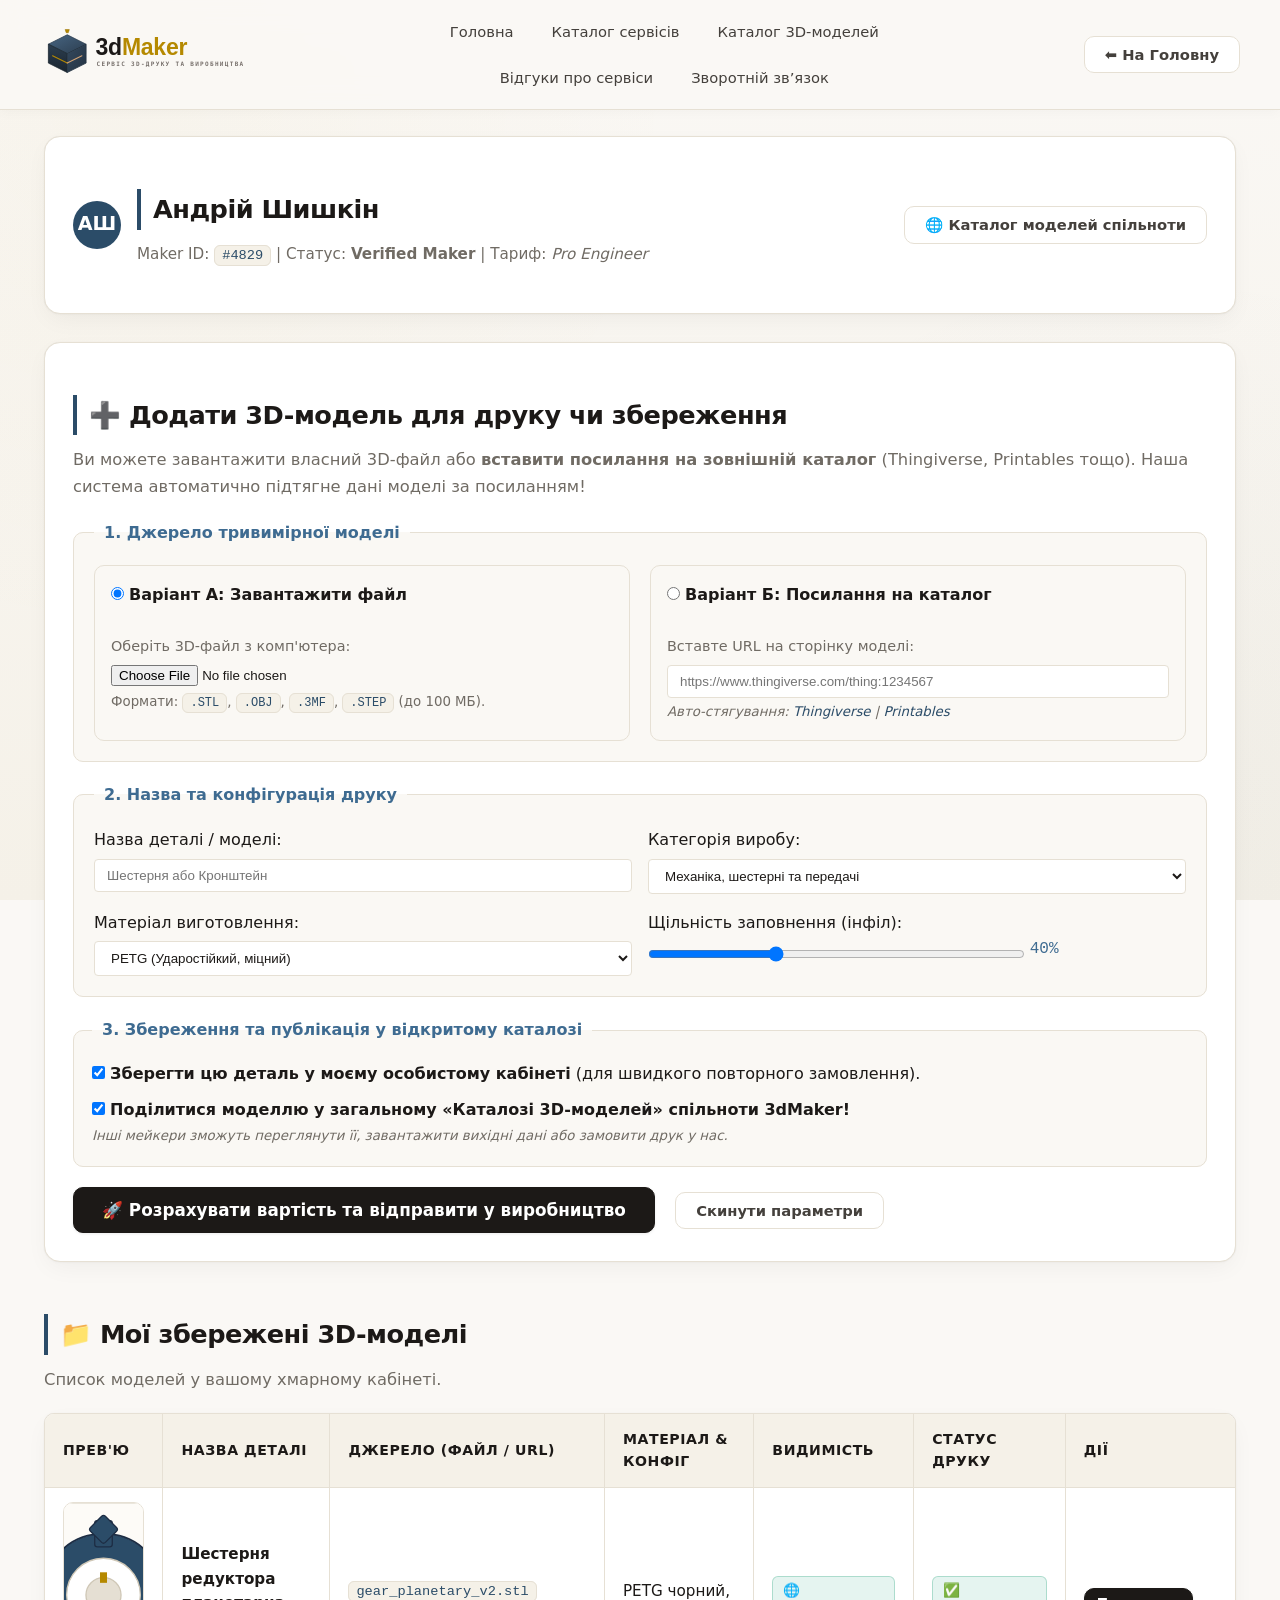
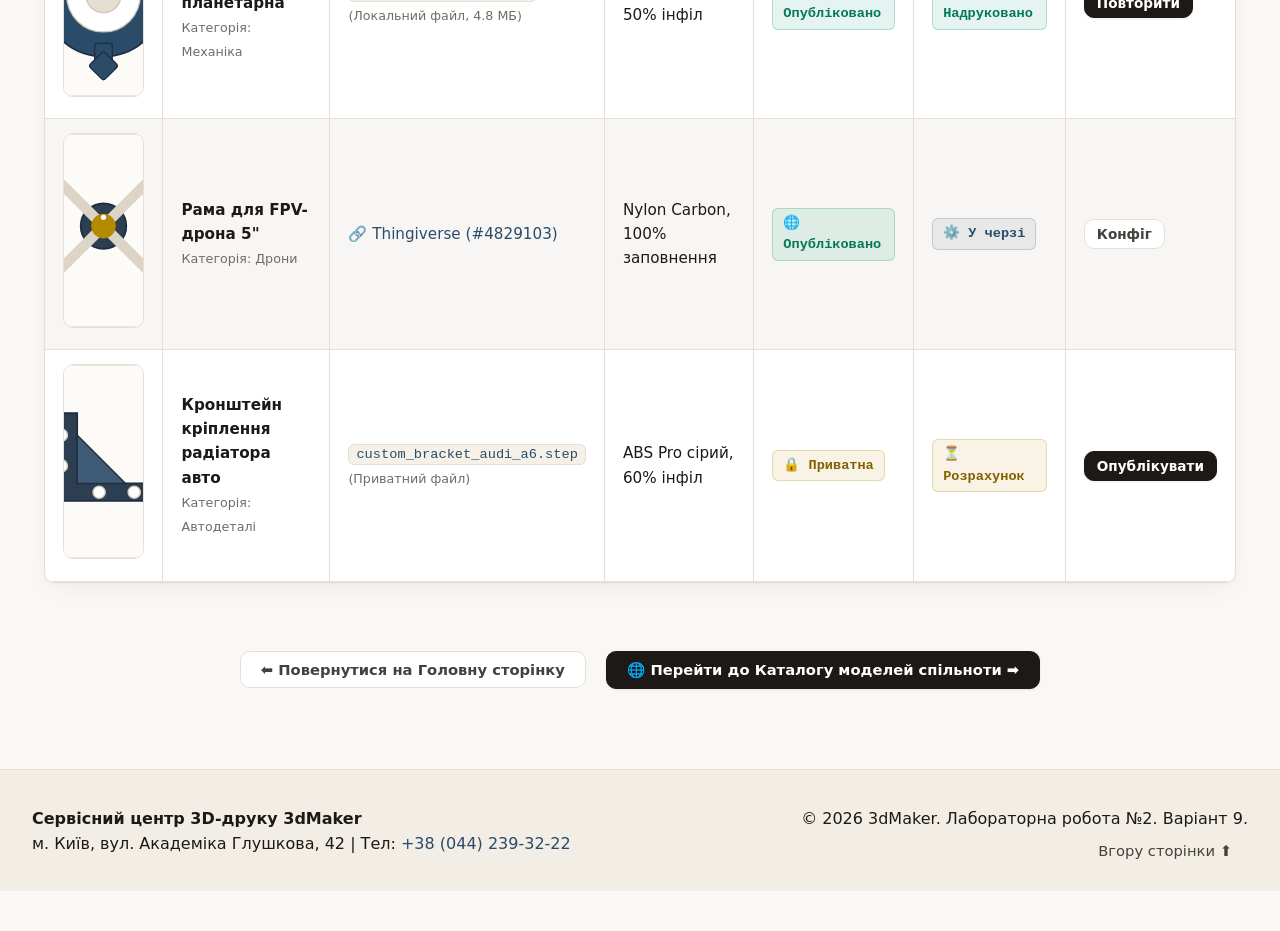
==== commit d2efec7c: "feat: Оновлення дизайну до теплого мінімалізму (warm minimalist white) зі збереженням вимог ЛР2" ====
--- a/cabinet.html
+++ b/cabinet.html
@@ -11,10 +11,10 @@
 
     <style>
         .cabinet-user-card {
-            background: linear-gradient(135deg, rgba(15, 23, 42, 0.95) 0%, rgba(30, 41, 59, 0.8) 100%);
+            background: #ffffff;
             border: 1px solid var(--color-border);
             border-radius: var(--radius-lg);
-            padding: 24px;
+            padding: 28px;
             display: flex;
             justify-content: space-between;
             align-items: center;
@@ -30,7 +30,7 @@
             width: 48px;
             height: 48px;
             border-radius: 50%;
-            background: linear-gradient(135deg, var(--color-primary) 0%, #38bdf8 100%);
+            background: #2b4c68;
             color: white;
             font-weight: bold;
             font-size: 1.2rem;
@@ -46,21 +46,21 @@
         }
 
         .status-printed {
-            background: rgba(16, 185, 129, 0.15);
-            color: #34d399;
-            border: 1px solid rgba(16, 185, 129, 0.3);
+            background: rgba(5, 150, 105, 0.1);
+            color: #047857;
+            border: 1px solid rgba(5, 150, 105, 0.25);
         }
 
         .status-queue {
-            background: rgba(56, 189, 248, 0.15);
-            color: #38bdf8;
-            border: 1px solid rgba(56, 189, 248, 0.3);
+            background: rgba(43, 76, 104, 0.08);
+            color: #2b4c68;
+            border: 1px solid rgba(43, 76, 104, 0.2);
         }
 
         .status-calc {
-            background: rgba(245, 158, 11, 0.15);
-            color: #fbbf24;
-            border: 1px solid rgba(245, 158, 11, 0.3);
+            background: rgba(181, 137, 0, 0.1);
+            color: #855f00;
+            border: 1px solid rgba(181, 137, 0, 0.25);
         }
 
         a:active, button:active {
@@ -129,13 +129,13 @@
 
             <form action="#" method="post" enctype="multipart/form-data">
 
-                <fieldset style="border: 1px solid var(--color-border); border-radius: var(--radius-md); padding: 20px; margin-bottom: 20px; background: rgba(30, 41, 59, 0.25);">
+                <fieldset style="border: 1px solid var(--color-border); border-radius: var(--radius-md); padding: 20px; margin-bottom: 20px; background: #faf8f4; border: 1px solid var(--color-border);">
                     <legend style="color: var(--color-primary-light); padding: 0 10px; font-weight: bold;">
                         1. Джерело тривимірної моделі
                     </legend>
 
                     <div style="display: grid; grid-template-columns: 1fr 1fr; gap: 20px;">
-                        <div style="background: rgba(15, 23, 42, 0.7); padding: 16px; border-radius: var(--radius-md); border: 1px solid var(--color-border);">
+                        <div style="background: #faf8f4; border: 1px solid var(--color-border); padding: 16px; border-radius: var(--radius-md); border: 1px solid var(--color-border);">
                             <input type="radio" id="src-file" name="model_source_type" value="file" checked>
                             <label for="src-file"><strong>Варіант А: Завантажити файл</strong></label>
                             <br><br>
@@ -145,12 +145,12 @@
                             <small style="color: var(--color-text-muted);">Формати: <code>.STL</code>, <code>.OBJ</code>, <code>.3MF</code>, <code>.STEP</code> (до 100 МБ).</small>
                         </div>
 
-                        <div style="background: rgba(15, 23, 42, 0.7); padding: 16px; border-radius: var(--radius-md); border: 1px solid var(--color-border);">
+                        <div style="background: #faf8f4; border: 1px solid var(--color-border); padding: 16px; border-radius: var(--radius-md); border: 1px solid var(--color-border);">
                             <input type="radio" id="src-url" name="model_source_type" value="url">
                             <label for="src-url"><strong>Варіант Б: Посилання на каталог</strong></label>
                             <br><br>
                             <label for="url-input" style="font-size: 0.9rem; color: var(--color-text-muted);">Вставте URL на сторінку моделі:</label><br>
-                            <input type="url" id="url-input" name="model_url" placeholder="https://www.thingiverse.com/thing:1234567" style="width: 100%; padding: 8px 12px; background: #090d16; border: 1px solid var(--color-border); border-radius: 4px; color: white; margin-top: 6px;">
+                            <input type="url" id="url-input" name="model_url" placeholder="https://www.thingiverse.com/thing:1234567" style="width: 100%; padding: 8px 12px; background: #ffffff; border: 1px solid var(--color-border); border-radius: 4px; color: var(--color-text-main); margin-top: 6px;">
                             <br>
                             <small style="color: var(--color-text-muted);">
                                 <em>Авто-стягування:
@@ -162,7 +162,7 @@
                     </div>
                 </fieldset>
 
-                <fieldset style="border: 1px solid var(--color-border); border-radius: var(--radius-md); padding: 20px; margin-bottom: 20px; background: rgba(30, 41, 59, 0.25);">
+                <fieldset style="border: 1px solid var(--color-border); border-radius: var(--radius-md); padding: 20px; margin-bottom: 20px; background: #faf8f4; border: 1px solid var(--color-border);">
                     <legend style="color: var(--color-primary-light); padding: 0 10px; font-weight: bold;">
                         2. Назва та конфігурація друку
                     </legend>
@@ -170,12 +170,12 @@
                     <div style="display: grid; grid-template-columns: 1fr 1fr; gap: 16px;">
                         <div>
                             <label for="model-name">Назва деталі / моделі:</label><br>
-                            <input type="text" id="model-name" name="model_name" placeholder="Шестерня або Кронштейн" required style="width: 100%; padding: 8px 12px; background: #090d16; border: 1px solid var(--color-border); border-radius: 4px; color: white; margin-top: 6px;">
+                            <input type="text" id="model-name" name="model_name" placeholder="Шестерня або Кронштейн" required style="width: 100%; padding: 8px 12px; background: #ffffff; border: 1px solid var(--color-border); border-radius: 4px; color: var(--color-text-main); margin-top: 6px;">
                         </div>
 
                         <div>
                             <label for="model-category">Категорія виробу:</label><br>
-                            <select id="model-category" name="category" required style="width: 100%; padding: 8px 12px; background: #090d16; border: 1px solid var(--color-border); border-radius: 4px; color: white; margin-top: 6px;">
+                            <select id="model-category" name="category" required style="width: 100%; padding: 8px 12px; background: #ffffff; border: 1px solid var(--color-border); border-radius: 4px; color: var(--color-text-main); margin-top: 6px;">
                                 <option value="mechanics">Механіка, шестерні та передачі</option>
                                 <option value="electronics">Корпуси приладів та електроніка</option>
                                 <option value="auto">Автомобільні та мото-деталі</option>
@@ -187,7 +187,7 @@
 
                         <div>
                             <label for="material-select">Матеріал виготовлення:</label><br>
-                            <select id="material-select" name="material" required style="width: 100%; padding: 8px 12px; background: #090d16; border: 1px solid var(--color-border); border-radius: 4px; color: white; margin-top: 6px;">
+                            <select id="material-select" name="material" required style="width: 100%; padding: 8px 12px; background: #ffffff; border: 1px solid var(--color-border); border-radius: 4px; color: var(--color-text-main); margin-top: 6px;">
                                 <option value="pla">PLA (Стандартний біополімер)</option>
                                 <option value="petg" selected>PETG (Ударостійкий, міцний)</option>
                                 <option value="abs">ABS (Термостійкий технічний)</option>
@@ -204,7 +204,7 @@
                     </div>
                 </fieldset>
 
-                <fieldset style="border: 1px solid var(--color-border); border-radius: var(--radius-md); padding: 18px; margin-bottom: 20px; background: rgba(30, 41, 59, 0.25);">
+                <fieldset style="border: 1px solid var(--color-border); border-radius: var(--radius-md); padding: 18px; margin-bottom: 20px; background: #faf8f4; border: 1px solid var(--color-border);">
                     <legend style="color: var(--color-primary-light); padding: 0 10px; font-weight: bold;">
                         3. Збереження та публікація у відкритому каталозі
                     </legend>
@@ -267,7 +267,7 @@
                         </td>
                         <td>PETG чорний, 50% інфіл</td>
                         <td align="center">
-                            <span class="status-badge" style="background: rgba(16, 185, 129, 0.15); color: #34d399; border: 1px solid rgba(16, 185, 129, 0.3);">
+                            <span class="status-badge" style="background: rgba(5, 150, 105, 0.1); color: #047857; border: 1px solid rgba(5, 150, 105, 0.25);">
                                 🌐 Опубліковано
                             </span>
                         </td>
@@ -294,7 +294,7 @@
                         </td>
                         <td>Nylon Carbon, 100% заповнення</td>
                         <td align="center">
-                            <span class="status-badge" style="background: rgba(16, 185, 129, 0.15); color: #34d399; border: 1px solid rgba(16, 185, 129, 0.3);">
+                            <span class="status-badge" style="background: rgba(5, 150, 105, 0.1); color: #047857; border: 1px solid rgba(5, 150, 105, 0.25);">
                                 🌐 Опубліковано
                             </span>
                         </td>
@@ -320,7 +320,7 @@
                         </td>
                         <td>ABS Pro сірий, 60% інфіл</td>
                         <td align="center">
-                            <span class="status-badge" style="background: rgba(245, 158, 11, 0.15); color: #fbbf24; border: 1px solid rgba(245, 158, 11, 0.3);">
+                            <span class="status-badge" style="background: rgba(181, 137, 0, 0.1); color: #855f00; border: 1px solid rgba(181, 137, 0, 0.25);">
                                 🔒 Приватна
                             </span>
                         </td>
--- a/css/style.css
+++ b/css/style.css
@@ -5,41 +5,41 @@
 }
 
 ::selection {
-    background-color: #0284c7;
+    background-color: #b58900;
     color: white;
 }
 
 :root {
-    --color-bg-dark: #070a13;
-    --color-bg-card: #0f172a;
-    --color-bg-surface: #1e293b;
-    --color-border: #334155;
-    --color-border-glow: rgba(56, 189, 248, 0.3);
-    --color-primary: #0284c7;
-    --color-primary-light: #38bdf8;
+    --color-bg-dark: #faf8f5;
+    --color-bg-card: #ffffff;
+    --color-bg-surface: #f4f0e6;
+    --color-border: #e6e0d4;
+    --color-border-glow: rgba(181, 137, 0, 0.2);
+    --color-primary: #2b4c68;
+    --color-primary-light: #3e6b91;
     --color-accent-gold: #b58900;
 
-    --color-text-main: rgb(241, 245, 249);
-    --color-text-muted: rgb(148, 163, 184);
-    --color-glow-blue: rgba(2, 132, 199, 0.35);
-    --color-glow-gold: rgba(181, 137, 0, 0.3);
-
-    --color-accent-cyan: hsl(190, 95%, 45%);
-    --color-bg-table-alt: hsla(215, 25%, 13%, 0.8);
-    --color-badge-bg: hsla(199, 89%, 48%, 0.15);
+    --color-text-main: rgb(28, 25, 23);
+    --color-text-muted: rgb(112, 107, 100);
+    --color-glow-blue: rgba(43, 76, 104, 0.12);
+    --color-glow-gold: rgba(181, 137, 0, 0.15);
+
+    --color-accent-cyan: hsl(205, 35%, 45%);
+    --color-bg-table-alt: hsla(38, 25%, 96%, 0.85);
+    --color-badge-bg: hsla(38, 55%, 48%, 0.08);
 
     --color-active-link: darkgreen;
     --color-white: white;
     --color-black: black;
 
-    --font-primary: 'Segoe UI', system-ui, -apple-system, BlinkMacSystemFont, Roboto, sans-serif;
+    --font-primary: 'Plus Jakarta Sans', 'Inter', system-ui, -apple-system, BlinkMacSystemFont, 'Segoe UI', Roboto, sans-serif;
     --font-tech: 'JetBrains Mono', 'Consolas', 'Courier New', monospace;
 
     --radius-sm: 6px;
     --radius-md: 10px;
     --radius-lg: 16px;
-    --shadow-hi-tech: 0 8px 32px rgba(0, 0, 0, 0.6), 0 0 1px rgba(56, 189, 248, 0.2);
-    --shadow-neon-gold: 0 8px 30px rgba(0, 0, 0, 0.6), 0 0 20px rgba(181, 137, 0, 0.25);
+    --shadow-hi-tech: 0 1px 3px rgba(0, 0, 0, 0.02), 0 8px 24px -4px rgba(28, 25, 23, 0.05), 0 0 1px rgba(28, 25, 23, 0.08);
+    --shadow-neon-gold: 0 8px 25px rgba(28, 25, 23, 0.06), 0 0 15px rgba(181, 137, 0, 0.15);
 }
 
 body {
@@ -48,9 +48,9 @@
     line-height: 1.6;
     color: var(--color-text-main);
     background-color: var(--color-bg-dark);
-    background-image: radial-gradient(circle at 15% 15%, rgba(2, 132, 199, 0.12) 0%, transparent 45%),
-                      radial-gradient(circle at 85% 85%, rgba(56, 189, 248, 0.08) 0%, transparent 45%),
-                      linear-gradient(180deg, #070a13 0%, #0b0f19 100%);
+    background-image: radial-gradient(circle at 10% 10%, rgba(181, 137, 0, 0.03) 0%, transparent 40%),
+                      radial-gradient(circle at 90% 90%, rgba(43, 76, 104, 0.03) 0%, transparent 40%),
+                      linear-gradient(180deg, #faf8f5 0%, #f5f1e8 100%);
     background-attachment: fixed;
     min-height: 100vh;
     padding-bottom: 40px;
@@ -58,7 +58,7 @@
 
 h1, h2, h3, h4, h5, h6 {
     font-family: var(--font-primary);
-    color: var(--color-white);
+    color: var(--color-text-main);
     font-weight: 700;
     letter-spacing: -0.02em;
     margin-bottom: 12px;
@@ -67,15 +67,13 @@
 h1 {
     font-size: 2.3rem;
     line-height: 1.25;
-    background: linear-gradient(135deg, #ffffff 40%, var(--color-primary-light) 100%);
-    -webkit-background-clip: text;
-    -webkit-text-fill-color: transparent;
+    color: var(--color-text-main);
     margin-bottom: 16px;
 }
 
 h2 {
     font-size: 1.6rem;
-    color: var(--color-primary-light);
+    color: var(--color-text-main);
     border-left: 4px solid var(--color-primary);
     padding-left: 12px;
     margin-top: 24px;
@@ -83,43 +81,43 @@
 
 h3 {
     font-size: 1.25rem;
-    color: #e2e8f0;
+    color: #292524;
 }
 
 a {
-    color: var(--color-primary-light);
+    color: var(--color-primary);
     text-decoration: none;
     transition: color 0.25s ease, text-shadow 0.25s ease;
 }
 
 a:hover {
-    color: #ffffff;
-    text-shadow: 0 0 8px rgba(56, 189, 248, 0.6);
+    color: var(--color-accent-gold);
+    text-shadow: 0 0 8px rgba(181, 137, 0, 0.2);
 }
 
 a:visited {
-    color: #93c5fd;
+    color: #4a6b82;
 }
 
 a:active,
 .nav-link:active,
 button:active {
     color: var(--color-active-link) !important;
-    text-shadow: 0 0 8px rgba(0, 100, 0, 0.9);
+    text-shadow: 0 0 8px rgba(0, 100, 0, 0.6);
 }
 
 hr {
     border: none;
     height: 1px;
-    background: linear-gradient(90deg, transparent, var(--color-border), var(--color-primary), var(--color-border), transparent);
+    background: linear-gradient(90deg, transparent, var(--color-border), var(--color-accent-gold), var(--color-border), transparent);
     margin: 28px 0;
     opacity: 0.6;
 }
 
 code, pre, .tech-mono {
     font-family: var(--font-tech);
-    background-color: #0b1120;
-    color: var(--color-primary-light);
+    background-color: #f5f1e8;
+    color: var(--color-primary);
     padding: 2px 7px;
     border-radius: var(--radius-sm);
     border: 1px solid var(--color-border);
@@ -127,11 +125,11 @@
 }
 
 #site-header {
-    background: rgba(11, 17, 32, 0.94);
-    backdrop-filter: blur(16px);
-    -webkit-backdrop-filter: blur(16px);
-    border-bottom: 1px solid rgba(56, 189, 248, 0.2);
-    box-shadow: 0 4px 24px rgba(0, 0, 0, 0.6);
+    background: rgba(250, 248, 245, 0.94);
+    backdrop-filter: blur(14px);
+    -webkit-backdrop-filter: blur(14px);
+    border-bottom: 1px solid var(--color-border);
+    box-shadow: 0 2px 12px rgba(0, 0, 0, 0.03);
     padding: 12px 32px;
     width: 100%;
 }
@@ -209,8 +207,8 @@
 }
 
 .logo-box:hover {
-    transform: scale(1.03);
-    filter: drop-shadow(0 0 12px rgba(56, 189, 248, 0.6));
+    transform: scale(1.02);
+    filter: drop-shadow(0 2px 8px rgba(181, 137, 0, 0.2));
 }
 
 nav ul {
@@ -226,7 +224,7 @@
     display: inline-block;
     padding: 7px 15px;
     border-radius: 20px;
-    color: var(--color-text-main);
+    color: #44403c;
     background-color: transparent;
     font-size: 0.92rem;
     font-weight: 500;
@@ -235,11 +233,11 @@
 }
 
 .nav-link:hover {
-    background-color: rgba(30, 41, 59, 0.8);
-    border-color: rgba(56, 189, 248, 0.4);
-    color: var(--color-primary-light);
-    transform: translateY(-2px);
-    box-shadow: 0 2px 10px rgba(2, 132, 199, 0.2);
+    background-color: #f0ebe0;
+    border-color: #e2ded5;
+    color: var(--color-text-main);
+    transform: translateY(-1px);
+    box-shadow: 0 2px 8px rgba(0, 0, 0, 0.04);
 }
 
 .sticky-subnav {
@@ -247,15 +245,15 @@
     position: sticky;
     top: 90px;
     z-index: 90;
-    background: rgba(15, 23, 42, 0.9);
+    background: rgba(255, 255, 255, 0.94);
     backdrop-filter: blur(14px);
     -webkit-backdrop-filter: blur(14px);
     padding: 8px 18px;
     border-radius: 40px;
-    border: 1px solid rgba(56, 189, 248, 0.25);
+    border: 1px solid var(--color-border);
     margin: 8px auto 20px auto;
     max-width: 980px;
-    box-shadow: 0 8px 24px rgba(0, 0, 0, 0.5);
+    box-shadow: 0 4px 20px rgba(0, 0, 0, 0.04);
 }
 
 .sticky-subnav p {
@@ -271,15 +269,16 @@
     font-size: 0.86rem;
     padding: 5px 12px;
     border-radius: 20px;
-    background: rgba(30, 41, 59, 0.6);
-    border: 1px solid rgba(51, 65, 85, 0.6);
+    background: #f7f4ed;
+    border: 1px solid var(--color-border);
+    color: #44403c;
 }
 
 .sticky-subnav .nav-link:hover {
     background: var(--color-primary);
     color: #ffffff;
-    border-color: var(--color-primary-light);
-    box-shadow: 0 0 10px rgba(56, 189, 248, 0.4);
+    border-color: var(--color-primary);
+    box-shadow: 0 2px 8px rgba(43, 76, 104, 0.2);
 }
 
 h2 + p {
@@ -301,14 +300,14 @@
     font-family: var(--font-primary);
     font-size: 0.92rem;
     font-weight: 600;
-    padding: 9px 18px;
-    border-radius: var(--radius-md);
-    border: 1px solid var(--color-primary);
-    background: linear-gradient(180deg, #0284c7 0%, #0369a1 100%);
+    padding: 9px 20px;
+    border-radius: var(--radius-md);
+    border: 1px solid #1c1917;
+    background: #1c1917;
     color: var(--color-white);
     cursor: pointer;
     transition: background 0.25s ease, box-shadow 0.25s ease, transform 0.2s ease, border-color 0.25s ease, color 0.25s ease;
-    box-shadow: 0 2px 8px rgba(2, 132, 199, 0.35);
+    box-shadow: 0 1px 3px rgba(0, 0, 0, 0.08);
     display: inline-flex;
     align-items: center;
     justify-content: center;
@@ -318,40 +317,40 @@
 button:hover,
 input[type="submit"]:hover,
 .btn:hover {
-    background: linear-gradient(180deg, #38bdf8 0%, #0284c7 100%);
-    box-shadow: 0 0 18px rgba(56, 189, 248, 0.6);
-    transform: translateY(-2px);
-    border-color: #7dd3fc;
+    background: var(--color-primary);
+    border-color: var(--color-primary);
+    box-shadow: 0 4px 14px rgba(43, 76, 104, 0.2);
+    transform: translateY(-1px);
     color: #ffffff;
 }
 
 input[type="reset"],
 .btn-secondary {
-    background: rgba(30, 41, 59, 0.8);
+    background: #ffffff;
     border-color: var(--color-border);
-    color: var(--color-text-muted);
+    color: #44403c;
     box-shadow: none;
 }
 
 input[type="reset"]:hover,
 .btn-secondary:hover {
-    background: #334155;
-    color: var(--color-white);
-    border-color: #64748b;
-    box-shadow: 0 2px 8px rgba(0, 0, 0, 0.4);
+    background: #f7f4ed;
+    color: var(--color-text-main);
+    border-color: #dcd5c7;
+    box-shadow: 0 2px 8px rgba(0, 0, 0, 0.04);
 }
 
 [class*="btn-outline"] {
     background: transparent;
-    border: 1px solid var(--color-primary-light);
-    color: var(--color-primary-light);
+    border: 1px solid var(--color-primary);
+    color: var(--color-primary);
 }
 
 .mission-block-v9 {
     margin: 0 !important;
     padding: 36px 40px;
-    background: linear-gradient(135deg, rgba(15, 23, 42, 0.95) 0%, rgba(26, 36, 56, 0.85) 100%);
-    border: 1px solid rgba(56, 189, 248, 0.25);
+    background: #ffffff;
+    border: 1px solid var(--color-border);
     border-radius: var(--radius-lg);
     box-shadow: var(--shadow-hi-tech);
     position: relative;
@@ -364,14 +363,14 @@
     font-family: var(--font-tech);
     font-size: 0.85rem;
     font-weight: 700;
-    color: #38bdf8;
-    background: rgba(2, 132, 199, 0.15);
-    border: 1px solid rgba(56, 189, 248, 0.35);
+    color: #855f00;
+    background: rgba(181, 137, 0, 0.08);
+    border: 1px solid rgba(181, 137, 0, 0.25);
     padding: 6px 16px;
     border-radius: 20px;
     margin-bottom: 20px;
     letter-spacing: 0.05em;
-    box-shadow: 0 0 14px rgba(56, 189, 248, 0.15);
+    box-shadow: 0 1px 4px rgba(181, 137, 0, 0.08);
 }
 
 .mission-tasks {
@@ -385,36 +384,35 @@
 
 .mission-tasks > li {
     padding: 14px 20px;
-    background: rgba(11, 17, 32, 0.65);
-    border: 1px solid rgba(51, 65, 85, 0.6);
-    border-radius: var(--radius-md);
-    color: #e2e8f0;
+    background: #faf8f4;
+    border: 1px solid var(--color-border);
+    border-radius: var(--radius-md);
+    color: var(--color-text-main);
     line-height: 1.6;
     transition: border-color 0.25s ease, transform 0.25s ease, background-color 0.25s ease;
 }
 
 .mission-tasks > li:hover {
-    border-color: rgba(56, 189, 248, 0.5);
-    background: rgba(15, 23, 42, 0.85);
+    border-color: #b58900;
+    background: #ffffff;
     transform: translateX(4px);
 }
 
 .mission-tasks > li::marker {
     font-family: var(--font-tech);
-    color: #38bdf8;
+    color: #b58900;
     font-weight: 900;
     font-size: 1.05rem;
 }
 
 .styled-sentence {
-    background: rgba(2, 132, 199, 0.1);
+    background: #faf8f4;
     border-left: 4px solid var(--color-primary);
     padding: 16px 22px;
     border-radius: 0 var(--radius-md) var(--radius-md) 0;
     margin: 20px 0;
     font-size: 1.08rem;
-    color: #f1f5f9;
-    box-shadow: inset 0 0 12px rgba(2, 132, 199, 0.08);
+    color: var(--color-text-main);
 }
 
 .services-table-wrapper {
@@ -425,26 +423,26 @@
 
 .services-table-wrapper:hover {
     transform: translateY(2vh);
-    box-shadow: 0 16px 36px rgba(2, 132, 199, 0.3);
+    box-shadow: 0 12px 30px rgba(28, 25, 23, 0.08);
 }
 
 .contacts-v9 {
-    transition: font-size 0.4s ease 2s, color 0.4s ease 2s, text-shadow 0.4s ease 2s, border-color 0.4s ease 2s;
+    transition: font-size 0.4s ease 2s, color 0.4s ease 2s, text-shadow 0.4s ease 2s, border-color 0.4s ease 2s, background-color 0.4s ease 2s;
     font-size: 1rem;
     display: inline-block;
     padding: 16px 20px;
     border-radius: var(--radius-md);
-    background: rgba(15, 23, 42, 0.75);
+    background: #ffffff;
     border: 1px solid var(--color-border);
     line-height: 1.8;
 }
 
 .contacts-v9:hover {
     font-size: 1.2rem;
-    color: #ffffff;
-    text-shadow: 0 0 10px rgba(56, 189, 248, 0.8);
-    background: rgba(30, 41, 59, 0.95);
-    border-color: var(--color-primary);
+    color: #855f00;
+    text-shadow: 0 0 10px rgba(181, 137, 0, 0.3);
+    background: #faf7ef;
+    border-color: var(--color-accent-gold);
 }
 
 .scrollable-content-box {
@@ -452,10 +450,10 @@
     overflow-y: auto;
     overflow-x: hidden;
     padding: 20px;
-    background-color: var(--color-bg-card);
-    border: 1px solid var(--color-border);
-    border-radius: var(--radius-md);
-    box-shadow: inset 0 2px 10px rgba(0, 0, 0, 0.6);
+    background-color: #ffffff;
+    border: 1px solid var(--color-border);
+    border-radius: var(--radius-md);
+    box-shadow: var(--shadow-hi-tech);
 }
 
 .scrollable-content-box::-webkit-scrollbar {
@@ -463,18 +461,18 @@
 }
 
 .scrollable-content-box::-webkit-scrollbar-track {
-    background: #090d16;
+    background: #f5f1e8;
     border-radius: 4px;
 }
 
 .scrollable-content-box::-webkit-scrollbar-thumb {
-    background: #0284c7;
+    background: #d5cebf;
     border-radius: 4px;
-    border: 1px solid #38bdf8;
+    border: 1px solid #c8c0b0;
 }
 
 .scrollable-content-box::-webkit-scrollbar-thumb:hover {
-    background: #38bdf8;
+    background: #b5ad9e;
 }
 
 table {
@@ -482,7 +480,7 @@
     border-collapse: separate;
     border-spacing: 0;
     margin: 20px 0;
-    background-color: var(--color-bg-card);
+    background-color: #ffffff;
     border: 1px solid var(--color-border);
     border-radius: var(--radius-md);
     overflow: hidden;
@@ -493,10 +491,10 @@
     font-family: var(--font-primary);
     font-weight: 700;
     font-size: 1.15rem;
-    color: var(--color-primary-light);
+    color: var(--color-text-main);
     padding: 14px 18px;
     text-align: left;
-    background: rgba(17, 24, 39, 0.95);
+    background: #f5f1e8;
     border: 1px solid var(--color-border);
     border-bottom: none;
     border-radius: var(--radius-md) var(--radius-md) 0 0;
@@ -515,11 +513,11 @@
 }
 
 thead tr {
-    background: linear-gradient(180deg, #1e293b 0%, #0f172a 100%);
+    background: #f5f1e8;
 }
 
 thead th {
-    color: var(--color-white);
+    color: var(--color-text-main);
     font-weight: 700;
     letter-spacing: 0.04em;
     font-size: 0.88rem;
@@ -535,11 +533,11 @@
 }
 
 tbody tr:hover {
-    background-color: rgba(2, 132, 199, 0.15);
+    background-color: #f1ede3;
 }
 
 tfoot tr {
-    background: #0b1120;
+    background: #f7f4ec;
     font-weight: 600;
     color: var(--color-text-main);
 }
@@ -552,12 +550,12 @@
 .catalog-item-v9 {
     border-top: 3px dotted var(--color-accent-gold) !important;
     border-bottom: 4px solid var(--color-accent-gold) !important;
-    border-left: 1px solid rgba(181, 137, 0, 0.35) !important;
-    border-right: 1px solid rgba(181, 137, 0, 0.35) !important;
-    border-radius: var(--radius-md);
-    background: linear-gradient(180deg, rgba(17, 24, 39, 0.95) 0%, rgba(11, 15, 25, 0.98) 100%);
+    border-left: 1px solid rgba(181, 137, 0, 0.25) !important;
+    border-right: 1px solid rgba(181, 137, 0, 0.25) !important;
+    border-radius: var(--radius-md);
+    background: #ffffff;
     padding: 24px;
-    box-shadow: 0 4px 20px rgba(0, 0, 0, 0.5), inset 0 1px 0 rgba(245, 158, 11, 0.2);
+    box-shadow: var(--shadow-hi-tech);
     transition: transform 0.3s ease, box-shadow 0.3s ease, border-color 0.3s ease;
     display: flex;
     flex-direction: column;
@@ -565,10 +563,10 @@
 }
 
 .catalog-item-v9:hover {
-    transform: translateY(-5px);
-    box-shadow: 0 12px 32px rgba(0, 0, 0, 0.6), 0 0 20px rgba(181, 137, 0, 0.25);
-    border-left-color: rgba(181, 137, 0, 0.7) !important;
-    border-right-color: rgba(181, 137, 0, 0.7) !important;
+    transform: translateY(-4px);
+    box-shadow: 0 10px 30px rgba(28, 25, 23, 0.08), 0 0 15px rgba(181, 137, 0, 0.15);
+    border-left-color: rgba(181, 137, 0, 0.6) !important;
+    border-right-color: rgba(181, 137, 0, 0.6) !important;
 }
 
 .material-type-v9,
@@ -576,14 +574,13 @@
     font-weight: 700 !important;
     font-size: 1.15rem !important;
     font-style: italic !important;
-    color: #fbbf24 !important;
-    background: rgba(181, 137, 0, 0.12);
-    border-left: 3px solid #fbbf24;
+    color: #855f00 !important;
+    background: rgba(181, 137, 0, 0.08);
+    border-left: 3px solid #b58900;
     padding: 6px 12px;
     border-radius: 0 var(--radius-sm) var(--radius-sm) 0;
     display: block;
     margin: 10px 0 12px 0;
-    text-shadow: 0 0 8px rgba(251, 191, 36, 0.3);
 }
 
 .photo-interactive {
@@ -591,7 +588,7 @@
     height: 195px;
     object-fit: cover;
     border-radius: var(--radius-md);
-    border: 1px solid rgba(56, 189, 248, 0.2);
+    border: 1px solid var(--color-border);
     transition: filter 0.4s ease, transform 0.4s ease, box-shadow 0.4s ease, border-color 0.4s ease;
     cursor: pointer;
     outline: none;
@@ -599,10 +596,10 @@
 
 .photo-interactive:focus,
 .photo-interactive:hover {
-    filter: grayscale(100%) contrast(120%);
+    filter: grayscale(100%);
     transform: scale(1.02);
-    border-color: #ffffff;
-    box-shadow: 0 0 20px rgba(255, 255, 255, 0.35);
+    border-color: #b58900;
+    box-shadow: 0 4px 16px rgba(28, 25, 23, 0.08);
 }
 
 .service-meta-list {
@@ -616,7 +613,7 @@
 
 .service-meta-list li {
     font-size: 0.92rem;
-    color: #cbd5e1;
+    color: #57534e;
     position: relative;
     padding-left: 18px;
     line-height: 1.5;
@@ -626,7 +623,7 @@
     content: "▸";
     position: absolute;
     left: 0;
-    color: #38bdf8;
+    color: #b58900;
     font-weight: bold;
 }
 
@@ -687,7 +684,7 @@
 
 footer {
     margin-top: 60px;
-    background: rgba(11, 17, 32, 0.95);
+    background: #f2eee5;
     border-top: 1px solid var(--color-border);
     padding: 36px 32px 20px 32px;
 }
--- a/css/animations.css
+++ b/css/animations.css
@@ -4,12 +4,12 @@
         transform: scale(1);
     }
     50% {
-        filter: grayscale(50%) contrast(110%);
-        transform: scale(1.02);
+        filter: grayscale(50%) contrast(105%);
+        transform: scale(1.01);
     }
     100% {
-        filter: grayscale(100%) contrast(120%);
-        transform: scale(1.03);
+        filter: grayscale(100%) contrast(110%);
+        transform: scale(1.02);
     }
 }
 
@@ -21,31 +21,31 @@
     animation-fill-mode: forwards;
 }
 
-@keyframes neon-pulse {
+@keyframes warm-pulse {
     0%, 100% {
-        box-shadow: 0 0 5px rgba(2, 132, 199, 0.4), 0 0 10px rgba(2, 132, 199, 0.2);
+        box-shadow: 0 0 0 rgba(181, 137, 0, 0);
     }
     50% {
-        box-shadow: 0 0 15px rgba(56, 189, 248, 0.8), 0 0 25px rgba(2, 132, 199, 0.5);
+        box-shadow: 0 0 14px rgba(181, 137, 0, 0.35);
     }
 }
 
 .pulse-glow {
-    animation: neon-pulse 2.5s infinite ease-in-out;
+    animation: warm-pulse 2.5s infinite ease-in-out;
 }
 
 @keyframes laser-scan {
     0% {
         transform: translateY(0) scaleX(0.95);
-        opacity: 0.4;
+        opacity: 0.3;
     }
     50% {
         transform: translateY(80px) scaleX(1);
-        opacity: 0.85;
+        opacity: 0.7;
     }
     100% {
         transform: translateY(0) scaleX(0.95);
-        opacity: 0.4;
+        opacity: 0.3;
     }
 }
 
@@ -61,7 +61,7 @@
 }
 
 .rotate-tech-icon:hover {
-    transform: rotate(15deg) scale(1.1);
+    transform: rotate(15deg) scale(1.05);
 }
 
 @keyframes slide-down-fade {
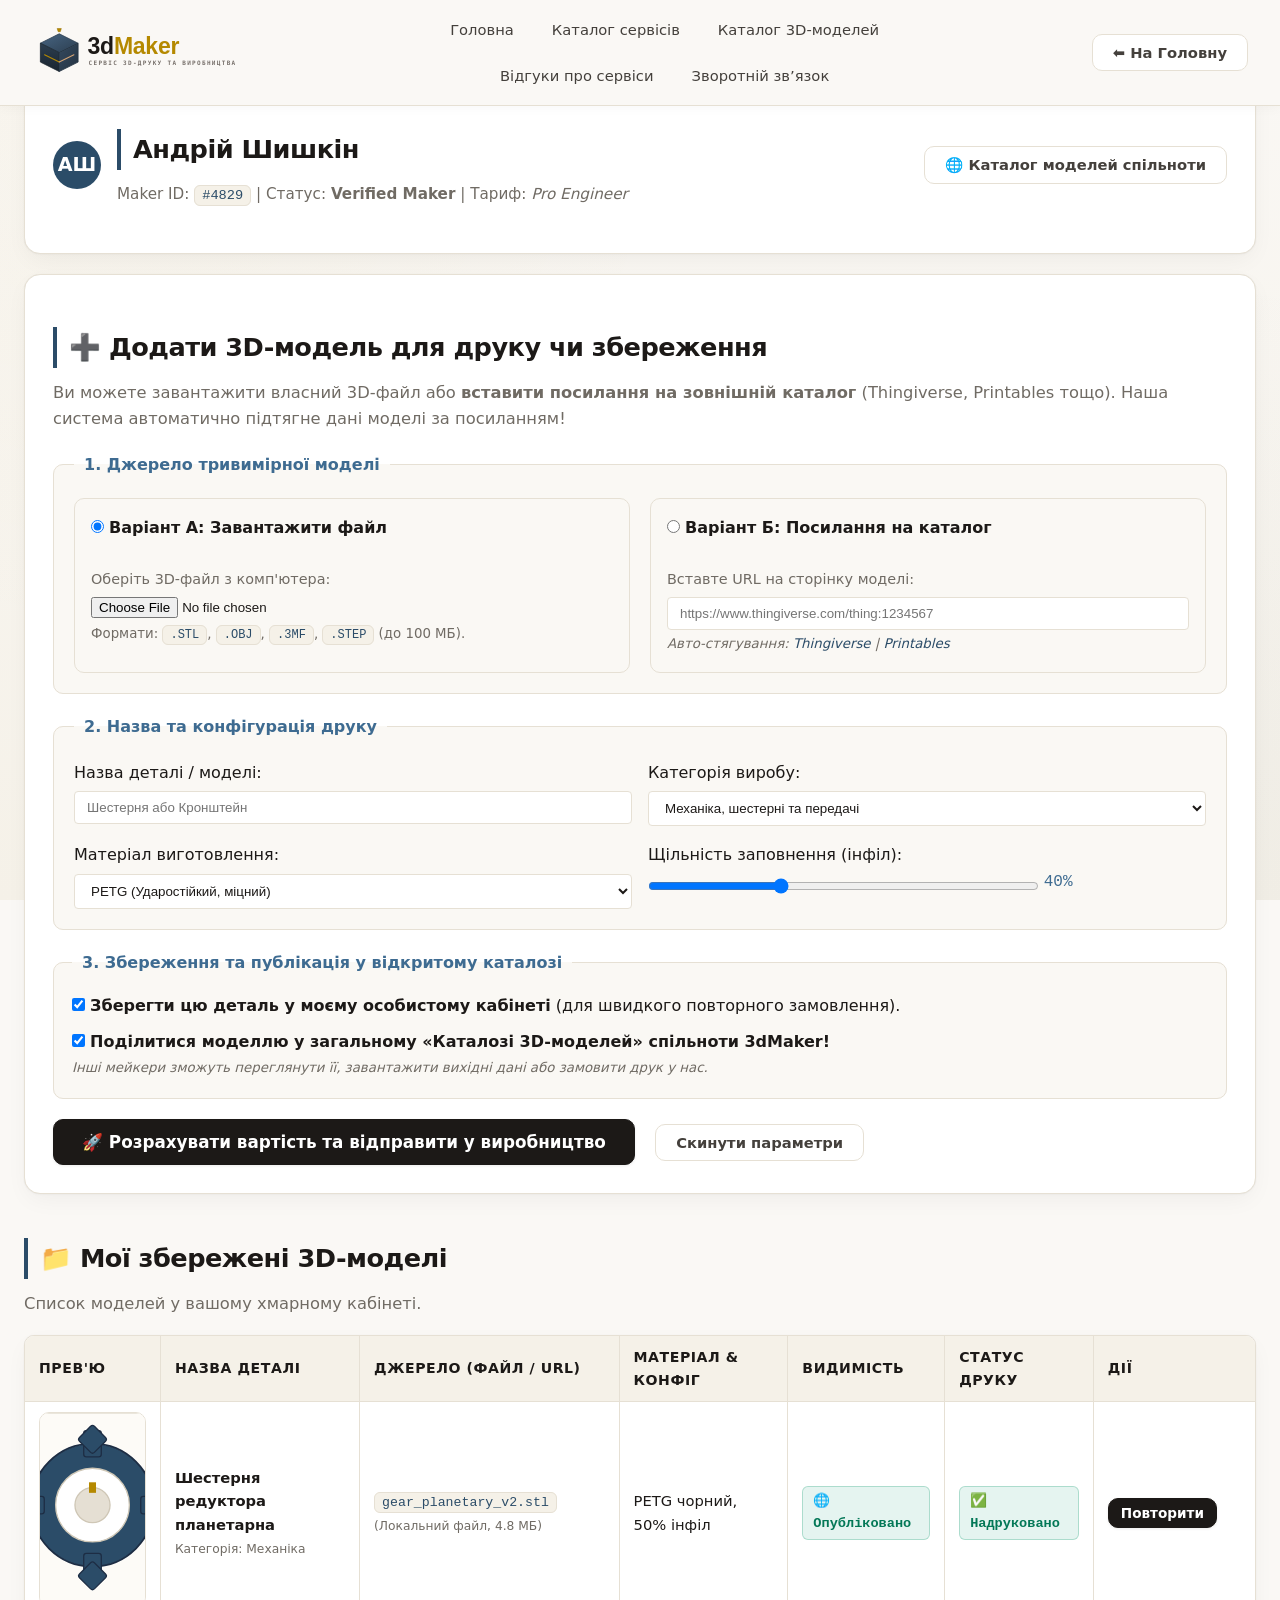
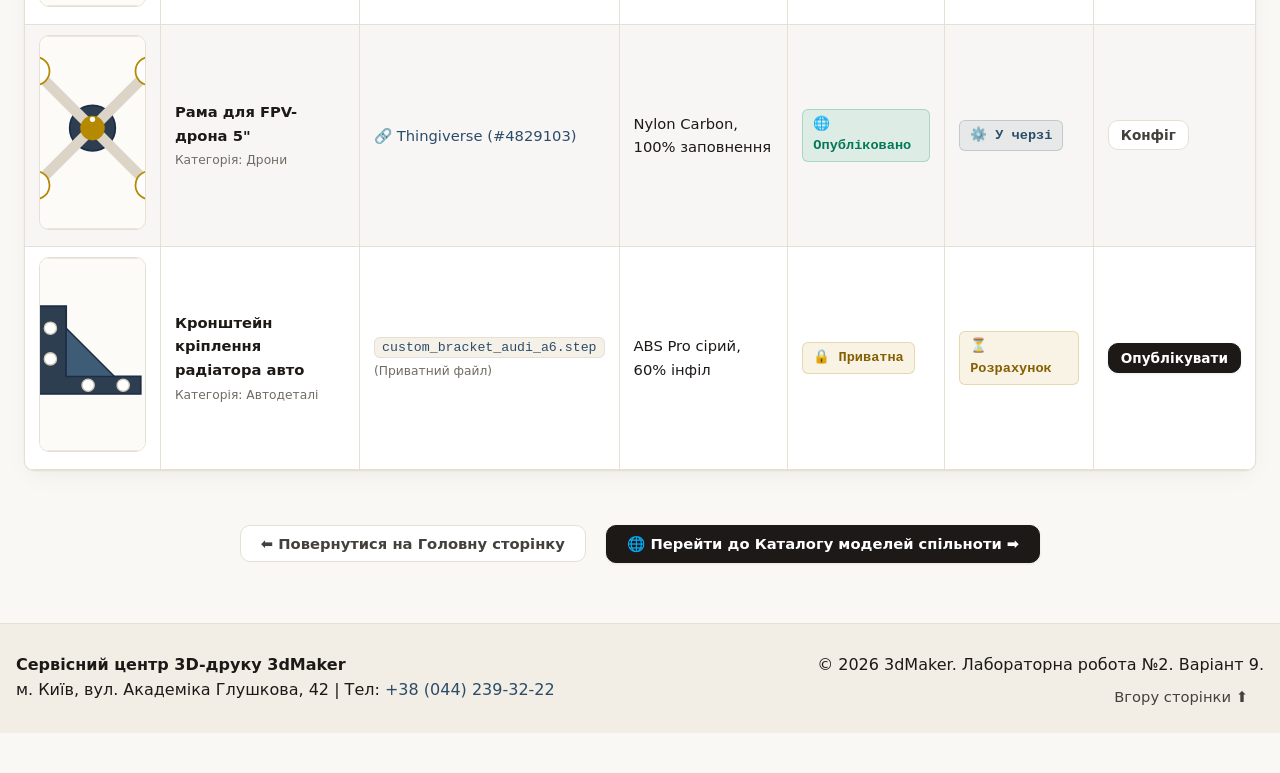
==== commit ab3d3651: "feat: однакова висота порад інженера та статті, фіксація таблиці при ховері, виправлення відступу хе" ====
--- a/cabinet.html
+++ b/cabinet.html
@@ -69,9 +69,9 @@
         }
     </style>
 </head>
-<body>
-
-    <header id="site-header">
+<body class="has-fixed-header">
+
+    <header id="site-header" class="header-fixed">
         <table width="100%" border="0" cellpadding="0" cellspacing="0">
             <tr>
                 <td width="28%" align="left">
@@ -99,8 +99,6 @@
         </table>
     </header>
 
-    <br>
-
     <main class="page-grid-layout">
 
         <section class="cabinet-user-card">
--- a/css/style.css
+++ b/css/style.css
@@ -42,6 +42,14 @@
     --shadow-neon-gold: 0 8px 25px rgba(28, 25, 23, 0.06), 0 0 15px rgba(181, 137, 0, 0.15);
 }
 
+html {
+    scroll-behavior: smooth;
+}
+
+section, article, footer {
+    scroll-margin-top: 86px;
+}
+
 body {
     font-family: var(--font-primary);
     font-size: 16px;
@@ -53,6 +61,7 @@
                       linear-gradient(180deg, #faf8f5 0%, #f5f1e8 100%);
     background-attachment: fixed;
     min-height: 100vh;
+    padding-top: 76px;
     padding-bottom: 40px;
 }
 
@@ -125,23 +134,21 @@
 }
 
 #site-header {
-    background: rgba(250, 248, 245, 0.94);
+    position: fixed;
+    top: 0;
+    left: 0;
+    width: 100%;
+    z-index: 1000;
+    box-sizing: border-box;
+    background: rgba(250, 248, 245, 0.96);
     backdrop-filter: blur(14px);
     -webkit-backdrop-filter: blur(14px);
     border-bottom: 1px solid var(--color-border);
     box-shadow: 0 2px 12px rgba(0, 0, 0, 0.03);
-    padding: 12px 32px;
-    width: 100%;
-}
-
-.header-absolute {
-    position: absolute;
-    top: 0;
-    left: 0;
-    width: 100%;
-    z-index: 100;
-}
-
+    padding: 10px 24px;
+}
+
+.header-absolute,
 .header-fixed {
     position: fixed;
     top: 0;
@@ -150,12 +157,9 @@
     z-index: 1000;
 }
 
-.has-fixed-header {
-    padding-top: 140px;
-}
-
+.has-fixed-header,
 .has-absolute-header {
-    padding-top: 130px;
+    padding-top: 76px;
 }
 
 #site-header table,
@@ -240,45 +244,200 @@
     box-shadow: 0 2px 8px rgba(0, 0, 0, 0.04);
 }
 
-.sticky-subnav {
+.hero-container {
+    max-width: 1440px;
+    margin: 14px auto 20px auto;
+    padding: 0 24px;
+}
+
+.hero-grid {
+    display: grid;
+    grid-template-columns: 1.18fr 0.82fr;
+    gap: 28px;
+    align-items: center;
+    width: 100%;
+    background-color: var(--color-bg-card);
+    border: 1px solid var(--color-border);
+    border-radius: var(--radius-lg);
+    padding: 28px 32px;
+    box-shadow: var(--shadow-hi-tech);
+}
+
+.hero-text-col {
+    display: flex;
+    flex-direction: column;
+}
+
+.hero-text-col h1 {
+    font-size: 1.75rem;
+    line-height: 1.25;
+    margin-bottom: 10px;
+    letter-spacing: -0.02em;
+}
+
+.hero-description {
+    font-size: 0.95rem;
+    color: var(--color-text-muted);
+    line-height: 1.55;
+    margin-bottom: 4px;
+}
+
+.hero-actions {
+    display: flex;
+    flex-wrap: wrap;
+    align-items: center;
+    gap: 10px;
+    margin-top: 10px;
+}
+
+.hero-visual-col {
+    display: flex;
+    flex-direction: column;
+    align-items: center;
+    justify-content: center;
+}
+
+.hero-card-visual {
+    width: 100%;
+    background: #faf8f4;
+    border: 1px solid var(--color-border);
+    border-radius: var(--radius-md);
+    padding: 14px;
+    display: flex;
+    flex-direction: column;
+    align-items: center;
+    gap: 10px;
+    transition: transform 0.3s ease, box-shadow 0.3s ease;
+}
+
+.hero-card-visual:hover {
+    transform: translateY(-2px);
+    box-shadow: var(--shadow-neon-gold);
+}
+
+.hero-svg-img {
+    width: 100%;
+    height: auto;
+    max-height: 240px;
+    display: block;
+}
+
+.hero-visual-badges {
+    display: flex;
+    flex-wrap: wrap;
+    gap: 6px;
+    justify-content: center;
+    width: 100%;
+}
+
+.hero-mini-badge {
+    font-family: var(--font-tech);
+    font-size: 0.74rem;
+    font-weight: 700;
+    color: #855f00;
+    background: #f4ede1;
+    border: 1px solid rgba(181, 137, 0, 0.25);
+    padding: 3px 8px;
+    border-radius: 12px;
+}
+
+.sticky-subnav,
+.floating-left-subnav {
     position: -webkit-sticky;
     position: sticky;
-    top: 90px;
-    z-index: 90;
-    background: rgba(255, 255, 255, 0.94);
+    position: fixed;
+    left: 18px;
+    top: 50%;
+    transform: translateY(-50%);
+    z-index: 950;
+    width: 148px;
+    background: rgba(255, 255, 255, 0.96);
     backdrop-filter: blur(14px);
     -webkit-backdrop-filter: blur(14px);
-    padding: 8px 18px;
-    border-radius: 40px;
-    border: 1px solid var(--color-border);
-    margin: 8px auto 20px auto;
-    max-width: 980px;
-    box-shadow: 0 4px 20px rgba(0, 0, 0, 0.04);
-}
-
-.sticky-subnav p {
+    border: 1px solid var(--color-border);
+    border-radius: var(--radius-lg);
+    padding: 12px 8px;
+    box-shadow: 0 4px 24px rgba(28, 25, 23, 0.08);
+    display: flex;
+    flex-direction: column;
+    gap: 4px;
+}
+
+.subnav-dock-header {
+    padding: 2px 6px 8px 6px;
+    border-bottom: 1px solid var(--color-border);
+    margin-bottom: 2px;
+}
+
+.subnav-dock-badge {
+    font-family: var(--font-tech);
+    font-size: 0.7rem;
+    font-weight: 700;
+    letter-spacing: 0.08em;
+    color: #b58900;
+    display: block;
+    text-align: center;
+}
+
+.subnav-dock-list {
+    list-style: none;
+    padding: 0;
+    margin: 0;
+    display: flex;
+    flex-direction: column;
+    gap: 3px;
+}
+
+.subnav-dock-list .subnav-link {
     display: flex;
     align-items: center;
-    justify-content: center;
-    flex-wrap: wrap;
-    gap: 6px;
-    margin: 0;
-}
-
-.sticky-subnav .nav-link {
-    font-size: 0.86rem;
-    padding: 5px 12px;
-    border-radius: 20px;
-    background: #f7f4ed;
-    border: 1px solid var(--color-border);
-    color: #44403c;
-}
-
-.sticky-subnav .nav-link:hover {
+    gap: 8px;
+    padding: 7px 10px;
+    border-radius: var(--radius-sm);
+    color: #57534e;
+    text-decoration: none;
+    font-size: 0.84rem;
+    font-weight: 500;
+    border-left: 3px solid transparent;
+    transition: background-color 0.2s ease, border-color 0.2s ease, color 0.2s ease, transform 0.2s ease;
+}
+
+.subnav-dock-list .subnav-dot {
+    width: 6px;
+    height: 6px;
+    border-radius: 50%;
+    background: #d6cfbf;
+    flex-shrink: 0;
+    transition: transform 0.2s ease, background-color 0.2s ease;
+}
+
+.subnav-dock-list .subnav-link:hover {
+    background: #faf7f2;
+    color: var(--color-text-main);
+    transform: translateX(2px);
+}
+
+.subnav-dock-list .subnav-link:hover .subnav-dot {
     background: var(--color-primary);
-    color: #ffffff;
-    border-color: var(--color-primary);
-    box-shadow: 0 2px 8px rgba(43, 76, 104, 0.2);
+}
+
+.subnav-dock-list .subnav-link.active {
+    background: #f4efe6;
+    color: var(--color-primary);
+    font-weight: 700;
+    border-left-color: #b58900;
+    box-shadow: 0 1px 4px rgba(28, 25, 23, 0.04);
+}
+
+.subnav-dock-list .subnav-link.active .subnav-dot {
+    background: #b58900;
+    transform: scale(1.3);
+    box-shadow: 0 0 6px rgba(181, 137, 0, 0.4);
+}
+
+.subnav-dock-list .subnav-link.active .subnav-label {
+    color: var(--color-primary);
+    font-weight: 700;
 }
 
 h2 + p {
@@ -348,7 +507,7 @@
 
 .mission-block-v9 {
     margin: 0 !important;
-    padding: 36px 40px;
+    padding: 24px 28px;
     background: #ffffff;
     border: 1px solid var(--color-border);
     border-radius: var(--radius-lg);
@@ -408,22 +567,25 @@
 .styled-sentence {
     background: #faf8f4;
     border-left: 4px solid var(--color-primary);
-    padding: 16px 22px;
+    padding: 12px 18px;
     border-radius: 0 var(--radius-md) var(--radius-md) 0;
-    margin: 20px 0;
-    font-size: 1.08rem;
+    margin: 14px 0;
+    font-size: 1rem;
     color: var(--color-text-main);
 }
 
 .services-table-wrapper {
-    transition: transform 0.4s cubic-bezier(0.34, 1.56, 0.64, 1), box-shadow 0.4s ease;
+    transition: box-shadow 0.3s ease;
     border-radius: var(--radius-md);
-    will-change: transform;
 }
 
 .services-table-wrapper:hover {
-    transform: translateY(2vh);
-    box-shadow: 0 12px 30px rgba(28, 25, 23, 0.08);
+    transform: none;
+    box-shadow: 0 4px 20px rgba(28, 25, 23, 0.05);
+}
+
+.table-token-v9 {
+    --table-shift-offset: 2vh;
 }
 
 .contacts-v9 {
@@ -446,14 +608,18 @@
 }
 
 .scrollable-content-box {
-    max-height: 290px;
+    height: 100%;
+    max-height: 100%;
+    box-sizing: border-box;
     overflow-y: auto;
     overflow-x: hidden;
-    padding: 20px;
+    padding: 24px 28px;
     background-color: #ffffff;
     border: 1px solid var(--color-border);
-    border-radius: var(--radius-md);
+    border-radius: var(--radius-lg);
     box-shadow: var(--shadow-hi-tech);
+    display: flex;
+    flex-direction: column;
 }
 
 .scrollable-content-box::-webkit-scrollbar {
@@ -479,7 +645,7 @@
     width: 100%;
     border-collapse: separate;
     border-spacing: 0;
-    margin: 20px 0;
+    margin: 14px 0;
     background-color: #ffffff;
     border: 1px solid var(--color-border);
     border-radius: var(--radius-md);
@@ -490,9 +656,9 @@
 caption {
     font-family: var(--font-primary);
     font-weight: 700;
-    font-size: 1.15rem;
-    color: var(--color-text-main);
-    padding: 14px 18px;
+    font-size: 1.08rem;
+    color: var(--color-text-main);
+    padding: 10px 14px;
     text-align: left;
     background: #f5f1e8;
     border: 1px solid var(--color-border);
@@ -501,11 +667,11 @@
 }
 
 th, td {
-    padding: 14px 18px;
+    padding: 10px 14px;
     text-align: left;
     border-bottom: 1px solid var(--color-border);
     border-right: 1px solid var(--color-border);
-    font-size: 0.95rem;
+    font-size: 0.92rem;
 }
 
 th:last-child, td:last-child {
@@ -630,48 +796,121 @@
 .page-grid-layout {
     display: grid;
     grid-template-columns: 1fr;
-    gap: 28px;
-    max-width: 1240px;
+    gap: 20px;
+    max-width: 1440px;
     margin: 0 auto;
     padding: 0 24px;
 }
 
+body.has-floating-subnav .page-grid-layout,
+body.has-floating-subnav .hero-container,
+body:has(.floating-left-subnav) .page-grid-layout,
+body:has(.floating-left-subnav) .hero-container {
+    padding-left: 180px;
+}
+
+@media (min-width: 1800px) {
+    body.has-floating-subnav .page-grid-layout,
+    body.has-floating-subnav .hero-container,
+    body:has(.floating-left-subnav) .page-grid-layout,
+    body:has(.floating-left-subnav) .hero-container {
+        padding-left: 24px;
+        padding-right: 24px;
+    }
+}
+
 .catalog-grid {
     display: grid;
-    grid-template-columns: repeat(auto-fill, minmax(350px, 1fr));
-    gap: 24px;
-    margin: 24px 0;
+    grid-template-columns: repeat(auto-fill, minmax(320px, 1fr));
+    gap: 20px;
+    margin: 18px 0;
 }
 
 .main-sidebar-grid {
     display: grid;
-    grid-template-columns: 2.5fr 1fr;
-    gap: 28px;
-    align-items: start;
+    grid-template-columns: 2.4fr 1fr;
+    gap: 20px;
+    align-items: stretch;
+}
+
+#useful-tips dl {
+    flex: 1 1 auto;
+    overflow-y: auto;
+    margin: 0;
+}
+
+@media (max-width: 1080px) and (min-width: 768px) {
+    .floating-left-subnav {
+        width: 44px;
+        padding: 8px 4px;
+        left: 8px;
+    }
+    .subnav-dock-header {
+        display: none;
+    }
+    .subnav-dock-list .subnav-label {
+        display: none;
+    }
+    .subnav-dock-list .subnav-link {
+        justify-content: center;
+        padding: 8px 0;
+        border-left: none;
+    }
+    body.has-floating-subnav .page-grid-layout,
+    body.has-floating-subnav .hero-container,
+    body:has(.floating-left-subnav) .page-grid-layout,
+    body:has(.floating-left-subnav) .hero-container {
+        padding-left: 64px;
+        padding-right: 16px;
+    }
 }
 
 @media (max-width: 960px) {
+    .hero-grid {
+        grid-template-columns: 1fr;
+        gap: 20px;
+        padding: 20px;
+    }
     .main-sidebar-grid {
         grid-template-columns: 1fr;
     }
+    .scrollable-content-box {
+        height: auto;
+        max-height: 480px;
+    }
     .catalog-grid {
         grid-template-columns: 1fr;
     }
     #site-header {
-        padding: 12px 16px;
+        padding: 10px 16px;
     }
     #site-header table, #site-header tr {
         flex-direction: column;
-        gap: 12px;
-    }
-    .has-fixed-header, .has-absolute-header {
-        padding-top: 190px;
+        gap: 10px;
+    }
+    body,
+    .has-fixed-header,
+    .has-absolute-header {
+        padding-top: 180px;
+    }
+}
+
+@media (max-width: 767px) {
+    .floating-left-subnav {
+        display: none;
+    }
+    body.has-floating-subnav .page-grid-layout,
+    body.has-floating-subnav .hero-container,
+    body:has(.floating-left-subnav) .page-grid-layout,
+    body:has(.floating-left-subnav) .hero-container {
+        padding-left: 16px;
+        padding-right: 16px;
     }
 }
 
 .float-left-img {
     float: left;
-    margin: 0 20px 14px 0;
+    margin: 0 16px 12px 0;
     border-radius: var(--radius-md);
     border: 1px solid var(--color-border);
 }
@@ -683,10 +922,10 @@
 }
 
 footer {
-    margin-top: 60px;
+    margin-top: 40px;
     background: #f2eee5;
     border-top: 1px solid var(--color-border);
-    padding: 36px 32px 20px 32px;
+    padding: 28px 16px 16px 16px;
 }
 
 footer address {
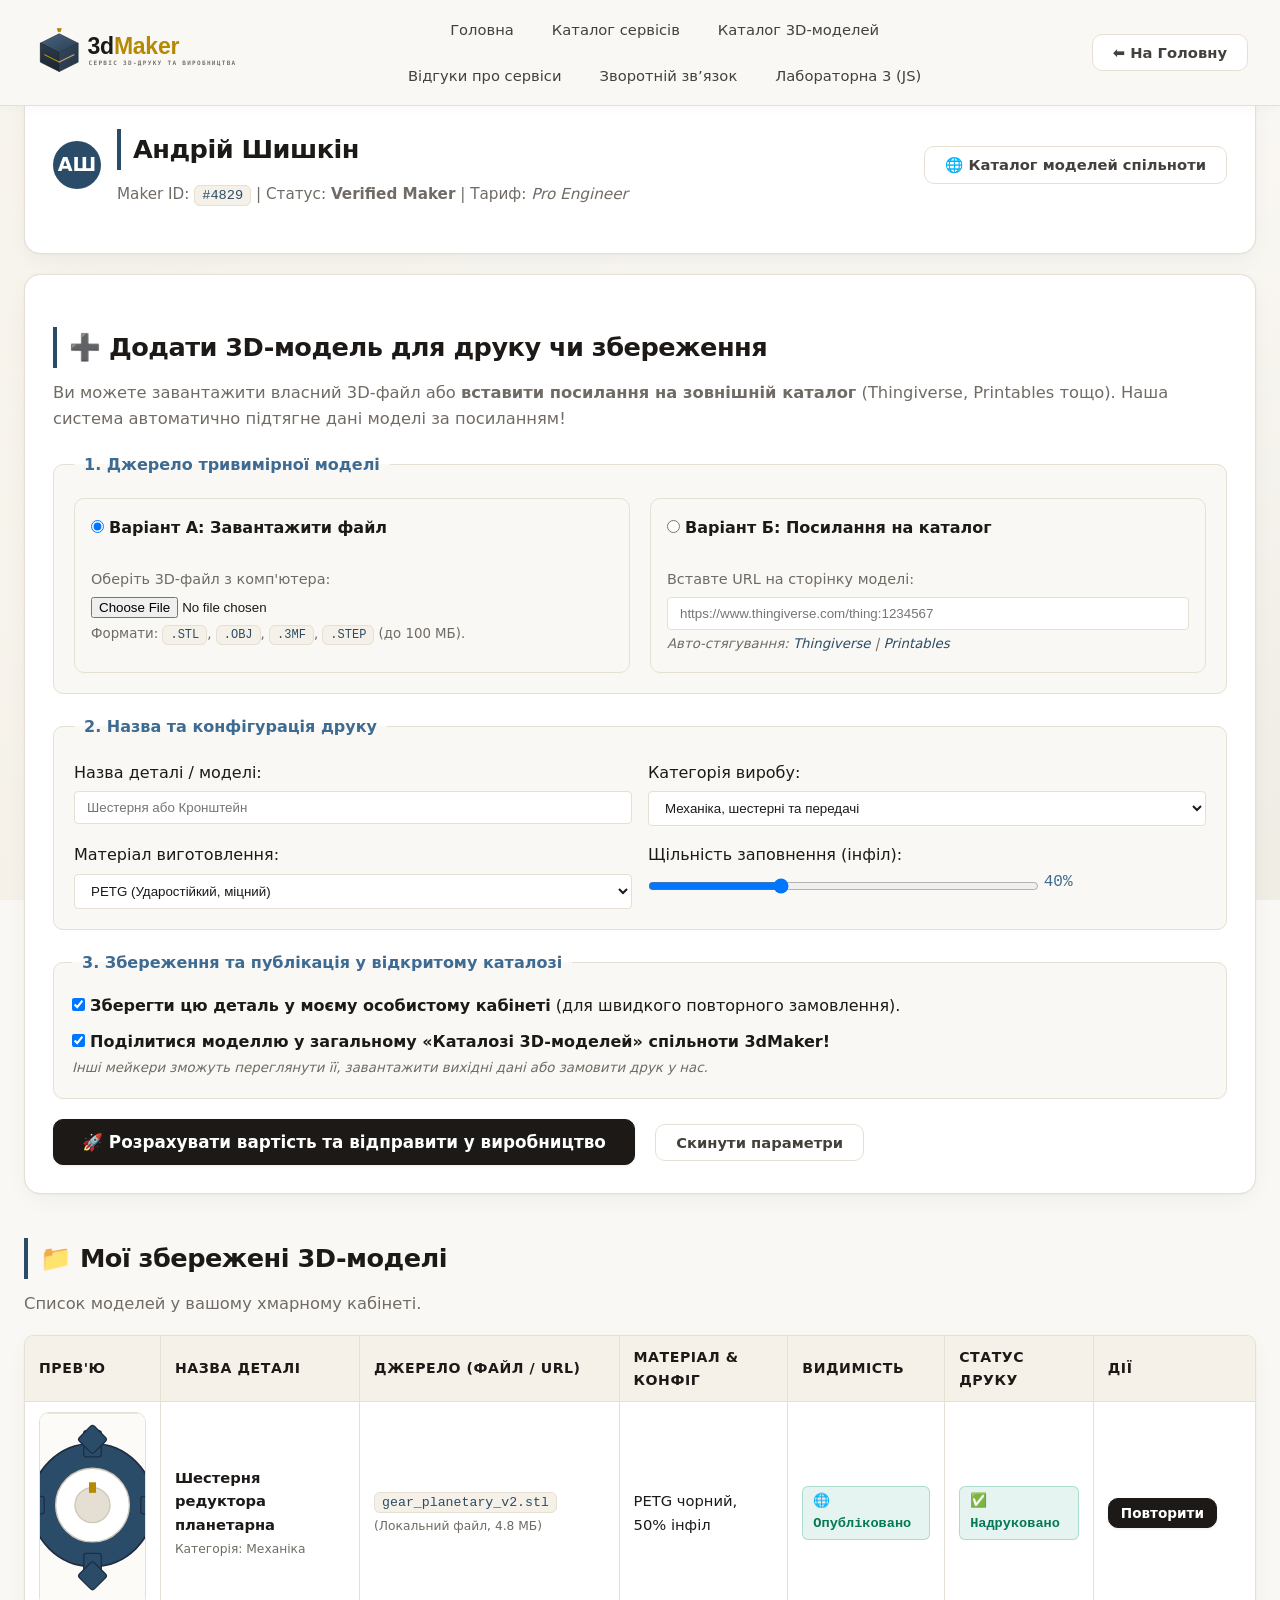
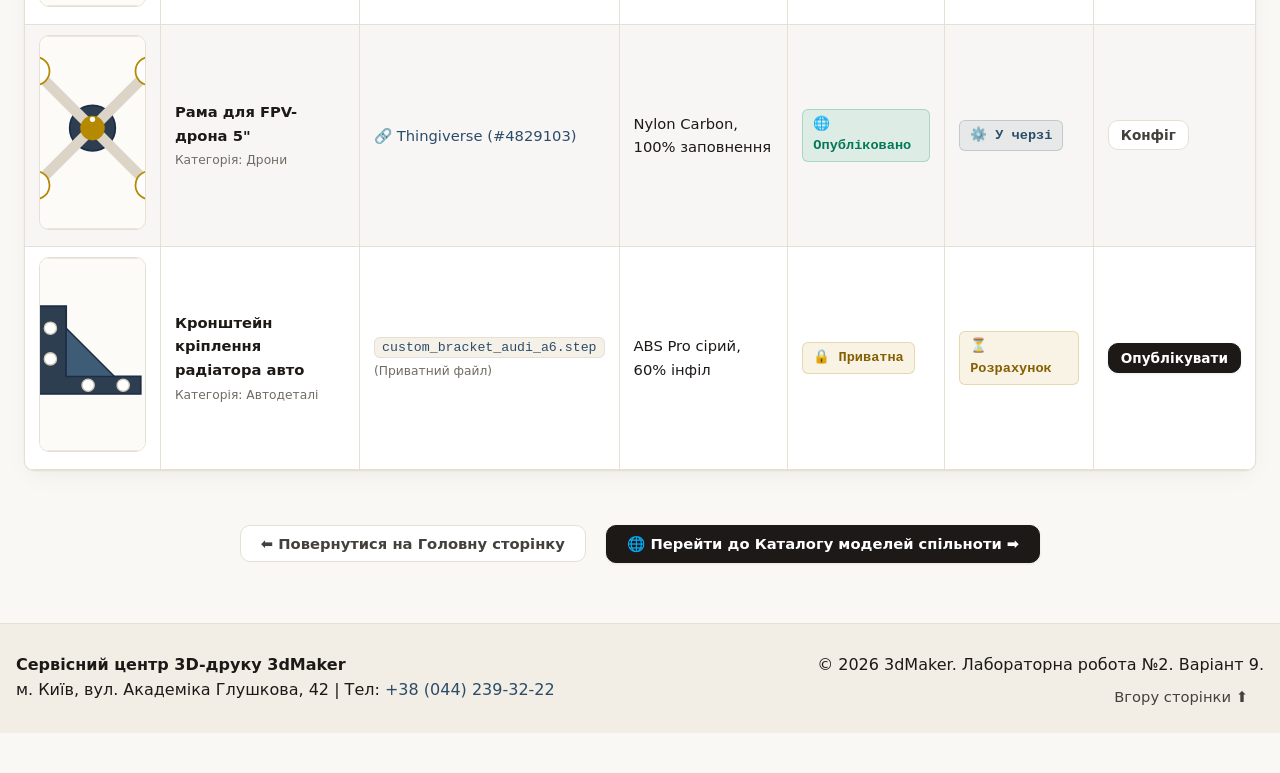
==== commit 2476f9a7: "feat: виконання лабораторної роботи 3 (варіант 9 - функціональний та ООП JS)" ====
--- a/cabinet.html
+++ b/cabinet.html
@@ -87,6 +87,7 @@
                             <li><a href="models-catalog.html" class="nav-link">Каталог 3D-моделей</a></li>
                             <li><a href="reviews.html" class="nav-link">Відгуки про сервіси</a></li>
                             <li><a href="feedback.html" class="nav-link">Зворотній зв’язок</a></li>
+                            <li><a href="lab3.html" class="nav-link">Лабораторна 3 (JS)</a></li>
                         </ul>
                     </nav>
                 </td>
--- a/css/style.css
+++ b/css/style.css
@@ -148,7 +148,14 @@
     padding: 10px 24px;
 }
 
-.header-absolute,
+.header-absolute {
+    position: absolute;
+    top: 0;
+    left: 0;
+    width: 100%;
+    z-index: 1000;
+}
+
 .header-fixed {
     position: fixed;
     top: 0;
@@ -584,8 +591,10 @@
     box-shadow: 0 4px 20px rgba(28, 25, 23, 0.05);
 }
 
-.table-token-v9 {
+.table-token-v9,
+.variant9-table-shift:hover {
     --table-shift-offset: 2vh;
+    transform: translateY(2vh);
 }
 
 .contacts-v9 {
@@ -933,3 +942,149 @@
     color: var(--color-text-muted);
     line-height: 1.8;
 }
+
+.result-summary-box {
+    background: #faf8f4;
+    border: 1px solid var(--color-border);
+    border-radius: var(--radius-md);
+    padding: 16px 20px;
+    margin: 16px 0;
+}
+
+.calc-checkbox-label {
+    display: flex;
+    align-items: center;
+    gap: 10px;
+    padding: 8px 12px;
+    background: #ffffff;
+    border: 1px solid var(--color-border);
+    border-radius: var(--radius-sm);
+    cursor: pointer;
+    transition: border-color 0.2s ease, background 0.2s ease;
+}
+
+.calc-checkbox-label:hover {
+    border-color: var(--color-primary);
+    background: #faf8f5;
+}
+
+.classification-grid {
+    display: grid;
+    grid-template-columns: repeat(auto-fit, minmax(280px, 1fr));
+    gap: 16px;
+    margin: 16px 0;
+}
+
+.class-card {
+    background: #ffffff;
+    border: 1px solid var(--color-border);
+    border-radius: var(--radius-md);
+    padding: 18px;
+    box-shadow: var(--shadow-hi-tech);
+    display: flex;
+    flex-direction: column;
+    justify-content: space-between;
+}
+
+.class-card-youth {
+    border-top: 4px solid #059669;
+}
+
+.class-card-senior {
+    border-top: 4px solid #dc2626;
+}
+
+.class-card-middle {
+    border-top: 4px solid #2563eb;
+}
+
+.class-card-other {
+    border-top: 4px solid #6b7280;
+}
+
+.class-card-header {
+    display: flex;
+    justify-content: space-between;
+    align-items: center;
+    margin-bottom: 8px;
+}
+
+.class-title {
+    font-weight: 700;
+    font-size: 1.05rem;
+}
+
+.class-count {
+    font-size: 1.4rem;
+    font-weight: 900;
+}
+
+.class-rule {
+    font-size: 0.85rem;
+    color: var(--color-text-muted);
+    margin-bottom: 12px;
+}
+
+.class-users-list {
+    list-style: none;
+    padding: 0;
+    margin: 0;
+    font-size: 0.86rem;
+    display: flex;
+    flex-direction: column;
+    gap: 6px;
+}
+
+.category-pill {
+    display: inline-block;
+    padding: 3px 10px;
+    border-radius: 12px;
+    font-size: 0.82rem;
+    font-weight: 600;
+    font-family: var(--font-tech);
+}
+
+.cat-youth {
+    background: rgba(5, 150, 105, 0.1);
+    color: #047857;
+    border: 1px solid rgba(5, 150, 105, 0.25);
+}
+
+.cat-senior {
+    background: rgba(220, 38, 38, 0.1);
+    color: #b91c1c;
+    border: 1px solid rgba(220, 38, 38, 0.25);
+}
+
+.cat-middle {
+    background: rgba(37, 99, 235, 0.1);
+    color: #1d4ed8;
+    border: 1px solid rgba(37, 99, 235, 0.25);
+}
+
+.cat-other {
+    background: rgba(107, 114, 128, 0.1);
+    color: #4b5563;
+    border: 1px solid rgba(107, 114, 128, 0.25);
+}
+
+.console-display-box {
+    background: #1c1917;
+    color: #f5f5f4;
+    font-family: var(--font-tech);
+    font-size: 0.86rem;
+    padding: 18px;
+    border-radius: var(--radius-md);
+    max-height: 320px;
+    overflow-y: auto;
+    white-space: pre-wrap;
+    word-break: break-all;
+}
+
+.lab3-panel {
+    background: #ffffff;
+    border: 1px solid var(--color-border);
+    border-radius: var(--radius-lg);
+    padding: 28px;
+    box-shadow: var(--shadow-hi-tech);
+}
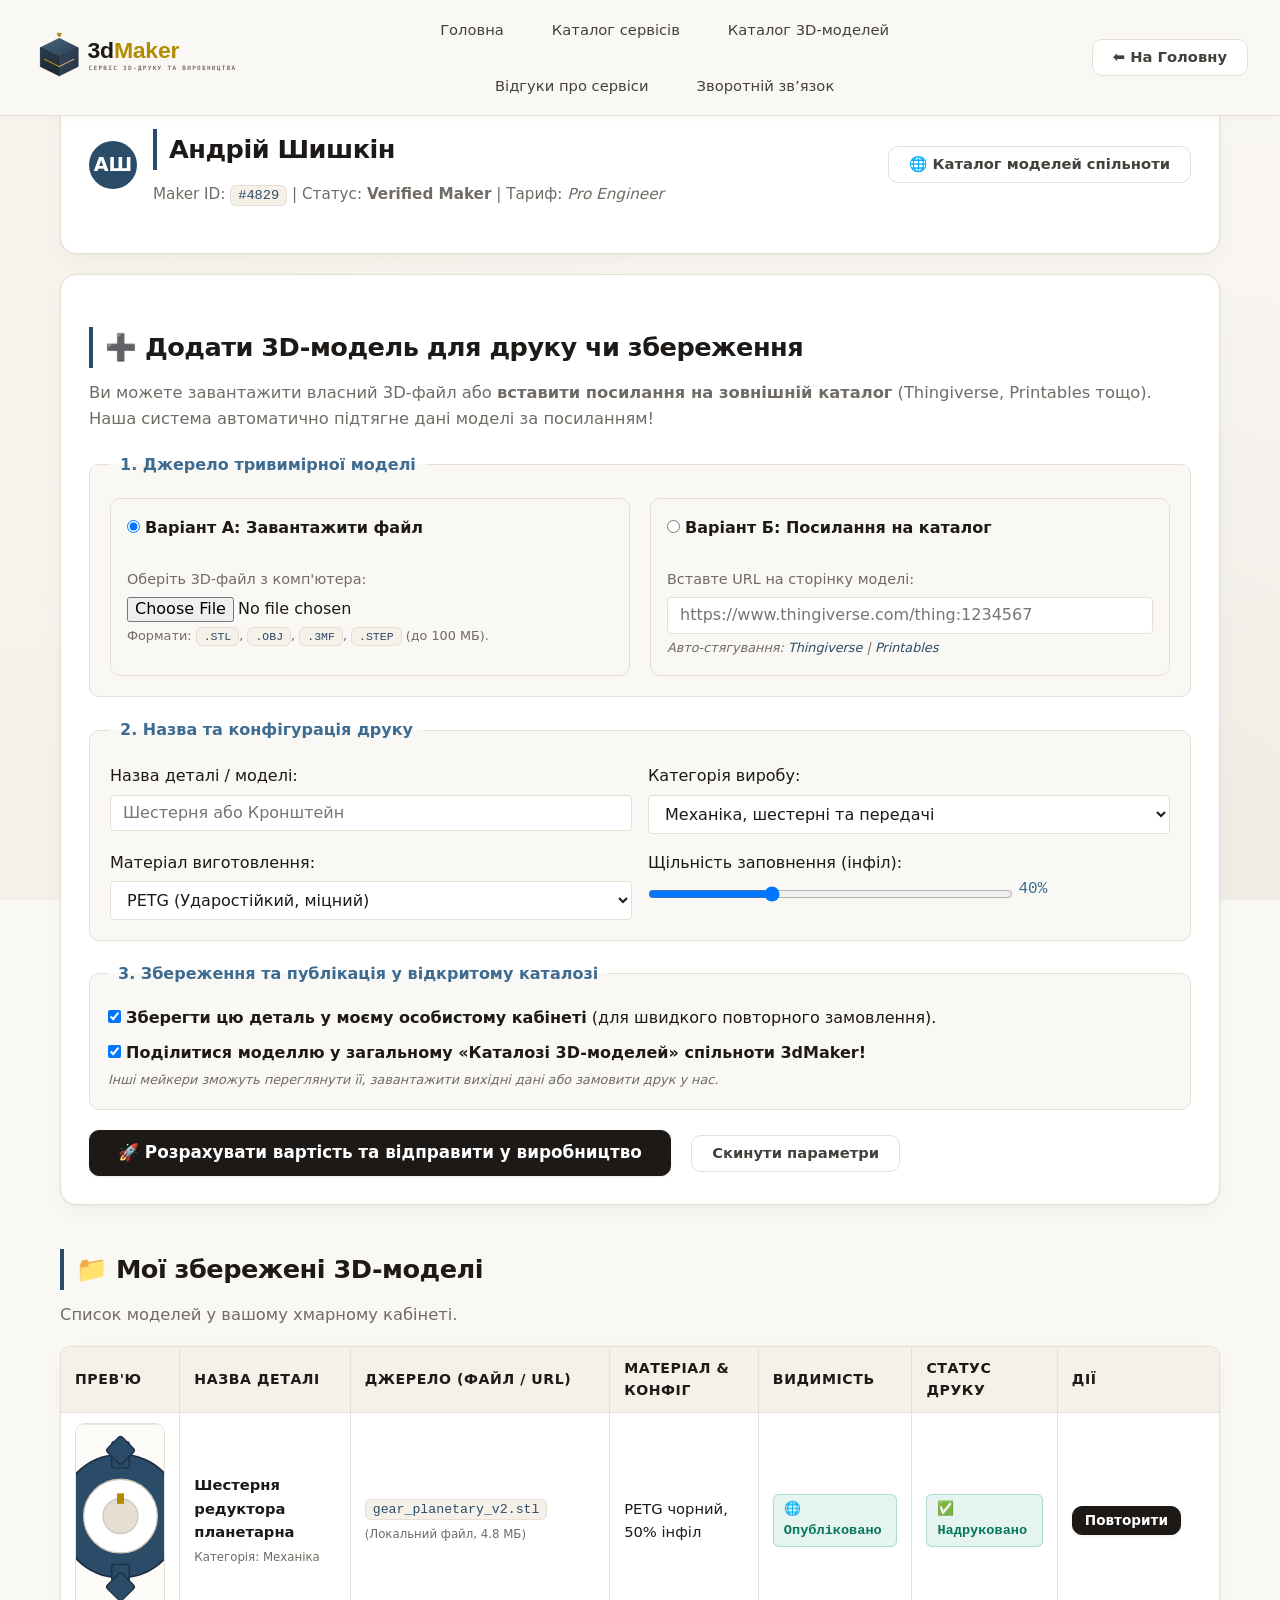
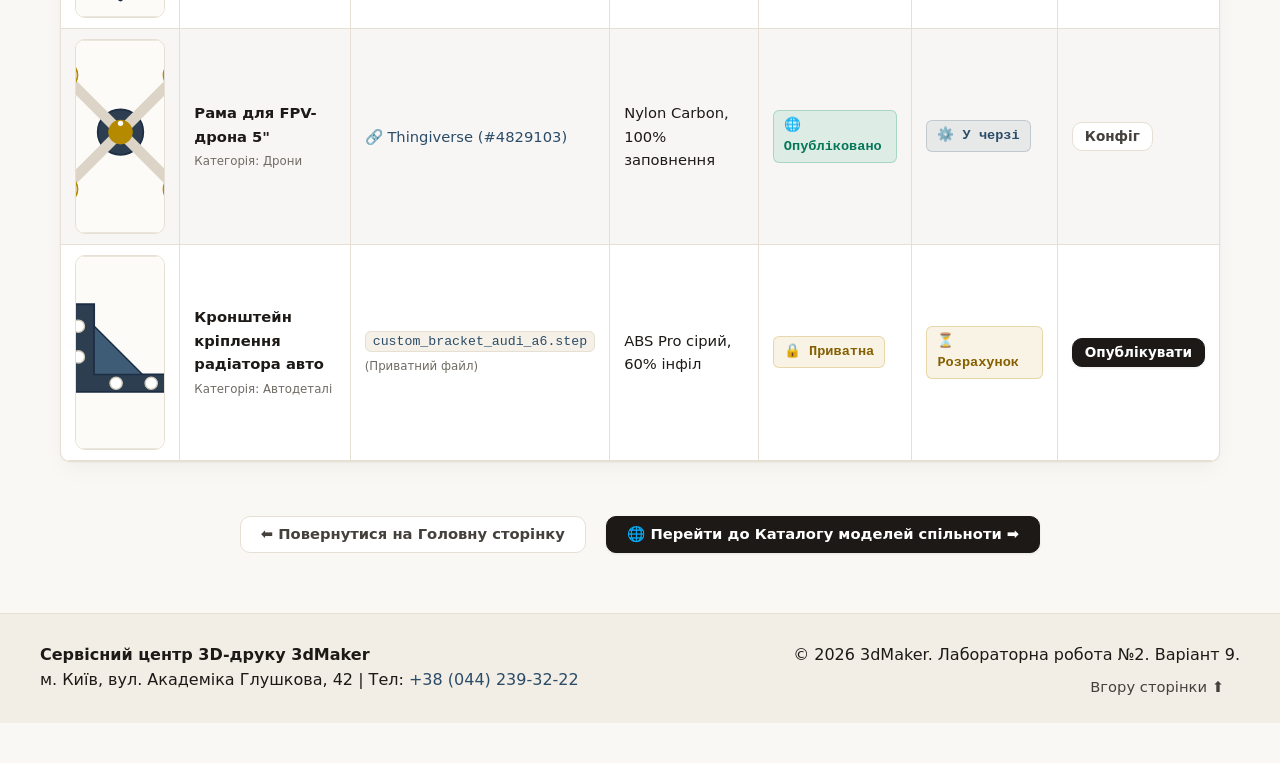
==== commit 1ef5329e: "feat: виконання лабораторної роботи №5 - адаптивність, кросбраузерність та метрики ефективності" ====
--- a/cabinet.html
+++ b/cabinet.html
@@ -6,8 +6,10 @@
     <meta name="description" content="Особистий кабінет користувача 3dMaker: завантаження STL-файлів, імпорт за посиланням з Thingiverse та Printables, збереження 3D-моделей та управління публікацією в каталозі.">
     <title>Власний кабінет — 3dMaker</title>
 
+    <link rel="stylesheet" href="css/normalize.css">
     <link rel="stylesheet" href="css/style.css">
     <link rel="stylesheet" href="css/animations.css">
+    <script src="js/lab4.js" defer></script>
 
     <style>
         .cabinet-user-card {
@@ -80,25 +82,38 @@
                     </a>
                 </td>
                 <td width="48%" align="center">
-                    <nav>
-                        <ul>
-                            <li><a href="index.html" class="nav-link">Головна</a></li>
-                            <li><a href="services.html" class="nav-link">Каталог сервісів</a></li>
-                            <li><a href="models-catalog.html" class="nav-link">Каталог 3D-моделей</a></li>
-                            <li><a href="reviews.html" class="nav-link">Відгуки про сервіси</a></li>
-                            <li><a href="feedback.html" class="nav-link">Зворотній зв’язок</a></li>
-                            <li><a href="lab3.html" class="nav-link">Лабораторна 3 (JS)</a></li>
+                    <nav id="site-main-nav" class="nav-horizontal-top" aria-label="Головне меню сайту">
+                        <div class="nav-vertical-header">
+                            <span class="nav-vertical-badge">⚡ МЕНЮ САЙТУ</span>
+                            <button type="button" id="mobile-nav-close" class="nav-close-btn" aria-label="Закрити меню">✕</button>
+                        </div>
+                        <ul class="nav-menu-list">
+                            <li><a href="index.html" class="nav-link"><span class="nav-link-icon">🏠</span><span class="nav-link-text">Головна</span></a></li>
+                            <li><a href="services.html" class="nav-link"><span class="nav-link-icon">🖨️</span><span class="nav-link-text">Каталог сервісів</span></a></li>
+                            <li><a href="models-catalog.html" class="nav-link"><span class="nav-link-icon">📂</span><span class="nav-link-text">Каталог 3D-моделей</span></a></li>
+                            <li><a href="reviews.html" class="nav-link"><span class="nav-link-icon">⭐</span><span class="nav-link-text">Відгуки про сервіси</span></a></li>
+                            <li><a href="feedback.html" class="nav-link"><span class="nav-link-icon">✉️</span><span class="nav-link-text">Зворотній зв’язок</span></a></li>
                         </ul>
+                        <div class="nav-vertical-footer">
+                            <a href="cabinet.html" class="nav-footer-btn nav-footer-btn-primary">Особистий кабінет</a>
+                            <a href="register.html" class="nav-footer-btn nav-footer-btn-secondary">Зареєструватись</a>
+                        </div>
                     </nav>
                 </td>
                 <td width="24%" align="right">
-                    <a href="index.html">
+                    <a href="index.html" class="header-desktop-btn">
                         <button type="button" class="btn-secondary">⬅️ На Головну</button>
                     </a>
+                    <button type="button" id="mobile-nav-toggle" class="mobile-nav-toggle" aria-label="Відкрити меню навігації" aria-expanded="false">
+                        <span class="mobile-nav-toggle-icon">☰</span>
+                        <span class="mobile-nav-toggle-text">МЕНЮ</span>
+                    </button>
                 </td>
             </tr>
         </table>
     </header>
+
+    <div id="mobile-nav-backdrop" class="mobile-nav-backdrop" aria-hidden="true"></div>
 
     <main class="page-grid-layout">
 
--- a/css/style.css
+++ b/css/style.css
@@ -1,7 +1,16 @@
 * {
+    -webkit-box-sizing: border-box;
+    -moz-box-sizing: border-box;
     box-sizing: border-box;
     margin: 0;
     padding: 0;
+}
+
+img, picture, svg, video {
+    max-width: 100%;
+    height: auto;
+    display: inline-block;
+    vertical-align: middle;
 }
 
 ::selection {
@@ -44,6 +53,9 @@
 
 html {
     scroll-behavior: smooth;
+    overflow-x: hidden;
+    width: 100%;
+    max-width: 100vw;
 }
 
 section, article, footer {
@@ -63,6 +75,9 @@
     min-height: 100vh;
     padding-top: 76px;
     padding-bottom: 40px;
+    overflow-x: hidden;
+    width: 100%;
+    max-width: 100vw;
 }
 
 h1, h2, h3, h4, h5, h6 {
@@ -177,6 +192,7 @@
     border: none !important;
     box-shadow: none !important;
     border-collapse: collapse;
+    overflow: visible !important;
 }
 
 #site-header table,
@@ -258,6 +274,8 @@
 }
 
 .hero-grid {
+    position: relative;
+    overflow: hidden;
     display: grid;
     grid-template-columns: 1.18fr 0.82fr;
     gap: 28px;
@@ -270,7 +288,10 @@
     box-shadow: var(--shadow-hi-tech);
 }
 
-.hero-text-col {
+.hero-text-col,
+.hero-visual-col {
+    position: relative;
+    z-index: 2;
     display: flex;
     flex-direction: column;
 }
@@ -582,6 +603,10 @@
 }
 
 .services-table-wrapper {
+    width: 100%;
+    max-width: 100%;
+    overflow-x: auto;
+    -webkit-overflow-scrolling: touch;
     transition: box-shadow 0.3s ease;
     border-radius: var(--radius-md);
 }
@@ -904,7 +929,31 @@
     }
 }
 
-@media (max-width: 767px) {
+@media (max-width: 768px) {
+    .order-card-table,
+    .order-card-table tbody,
+    .order-card-table tr,
+    .order-card-table td,
+    .order-card-table th {
+        display: block !important;
+        width: 100% !important;
+        box-sizing: border-box !important;
+    }
+    .order-card-table td {
+        padding: 10px 14px !important;
+    }
+    .services-table-wrapper {
+        width: 100%;
+        overflow-x: auto !important;
+        -webkit-overflow-scrolling: touch;
+    }
+    .float-left-img {
+        float: none !important;
+        display: block !important;
+        width: 100% !important;
+        max-width: 100% !important;
+        margin: 0 0 16px 0 !important;
+    }
     .floating-left-subnav {
         display: none;
     }
@@ -915,6 +964,68 @@
         padding-left: 16px;
         padding-right: 16px;
     }
+    #site-header {
+        position: fixed !important;
+        top: 0 !important;
+        left: 0 !important;
+        width: 100% !important;
+        z-index: 10001 !important;
+        box-sizing: border-box !important;
+        padding: 8px 16px !important;
+        background: rgba(250, 248, 245, 0.98) !important;
+        backdrop-filter: none !important;
+        -webkit-backdrop-filter: none !important;
+    }
+    #site-header table,
+    #site-header tbody,
+    #site-header tr {
+        display: flex !important;
+        flex-direction: row !important;
+        align-items: center !important;
+        justify-content: space-between !important;
+        width: 100% !important;
+        box-sizing: border-box !important;
+        margin: 0 !important;
+        padding: 0 !important;
+        gap: 0 !important;
+    }
+    #site-header td:first-child {
+        flex: 0 1 auto !important;
+        width: auto !important;
+        padding: 0 !important;
+    }
+    #site-header td:nth-child(2) {
+        position: absolute !important;
+        width: 0 !important;
+        min-width: 0 !important;
+        max-width: 0 !important;
+        height: 0 !important;
+        padding: 0 !important;
+        margin: 0 !important;
+        flex: 0 0 0px !important;
+        overflow: visible !important;
+        border: none !important;
+    }
+    #site-header td:last-child {
+        flex: 0 0 auto !important;
+        width: auto !important;
+        padding: 0 !important;
+        display: flex !important;
+        align-items: center !important;
+        justify-content: flex-end !important;
+    }
+    .header-desktop-btn {
+        display: none !important;
+    }
+    .logo-box img {
+        max-width: 140px;
+        height: auto;
+    }
+    body,
+    .has-fixed-header,
+    .has-absolute-header {
+        padding-top: 76px;
+    }
 }
 
 .float-left-img {
@@ -943,148 +1054,881 @@
     line-height: 1.8;
 }
 
-.result-summary-box {
-    background: #faf8f4;
-    border: 1px solid var(--color-border);
-    border-radius: var(--radius-md);
-    padding: 16px 20px;
-    margin: 16px 0;
-}
-
-.calc-checkbox-label {
-    display: flex;
+.hero-brand-header {
+    margin-bottom: 12px;
+}
+
+.hero-brand-logo {
+    display: block;
+    max-width: 190px;
+    height: auto;
+}
+
+.brand-floating-canvas {
+    position: absolute;
+    inset: 0;
+    width: 100%;
+    height: 100%;
+    pointer-events: none;
+    z-index: 3;
+    overflow: hidden;
+}
+
+.floating-brand-item {
+    position: absolute;
+    pointer-events: none;
+    z-index: 3;
+    opacity: 0;
+    transform: scale(0.65) rotate(0deg);
+    transition: opacity 0.6s cubic-bezier(0.4, 0, 0.2, 1), transform 0.6s cubic-bezier(0.4, 0, 0.2, 1);
+    filter: drop-shadow(0 4px 12px rgba(43, 76, 104, 0.2));
+}
+
+.floating-brand-item.is-visible {
+    opacity: 0.72;
+    transform: scale(1) rotate(var(--rot, 0deg));
+}
+
+.has-dropdown {
+    position: relative;
+}
+
+.dropdown-toggle {
+    display: inline-flex;
     align-items: center;
-    gap: 10px;
-    padding: 8px 12px;
-    background: #ffffff;
-    border: 1px solid var(--color-border);
-    border-radius: var(--radius-sm);
+    gap: 4px;
     cursor: pointer;
-    transition: border-color 0.2s ease, background 0.2s ease;
-}
-
-.calc-checkbox-label:hover {
-    border-color: var(--color-primary);
-    background: #faf8f5;
-}
-
-.classification-grid {
-    display: grid;
-    grid-template-columns: repeat(auto-fit, minmax(280px, 1fr));
-    gap: 16px;
-    margin: 16px 0;
-}
-
-.class-card {
+}
+
+.dropdown-arrow {
+    font-size: 0.75em;
+    transition: transform 0.25s ease;
+}
+
+.dropdown-open .dropdown-arrow {
+    transform: rotate(180deg);
+}
+
+.dropdown-submenu {
+    display: none;
+    position: absolute;
+    top: calc(100% + 8px);
+    left: 50%;
+    transform: translateX(-50%);
+    min-width: 280px;
     background: #ffffff;
     border: 1px solid var(--color-border);
     border-radius: var(--radius-md);
-    padding: 18px;
+    box-shadow: 0 12px 32px rgba(28, 25, 23, 0.15);
+    padding: 8px 0;
+    margin: 0;
+    list-style: none;
+    z-index: 1000;
+}
+
+.dropdown-submenu.is-open {
+    display: block;
+    animation: fadeInDown 0.2s ease-out;
+}
+
+.dropdown-submenu li {
+    margin: 0;
+    padding: 0;
+}
+
+.dropdown-submenu li a {
+    display: block;
+    padding: 8px 18px;
+    color: var(--color-text-main);
+    text-decoration: none;
+    font-size: 0.88rem;
+    font-weight: 500;
+    transition: background-color 0.15s, color 0.15s;
+    text-align: left;
+    white-space: nowrap;
+}
+
+.dropdown-submenu li a:hover {
+    background-color: #faf8f4;
+    color: var(--color-primary-light);
+}
+
+.flip-card {
+    background-color: transparent;
+    width: 100%;
+    height: 190px;
+    perspective: 1000px;
+    margin-bottom: 16px;
+    cursor: pointer;
+    border-radius: var(--radius-md);
+    outline: none;
+}
+
+.flip-card:focus-visible {
+    box-shadow: 0 0 0 3px var(--color-primary);
+}
+
+.flip-card-inner {
+    position: relative;
+    width: 100%;
+    height: 100%;
+    transition: transform 0.6s cubic-bezier(0.4, 0.2, 0.2, 1);
+    transform-style: preserve-3d;
+    border-radius: var(--radius-md);
+}
+
+.flip-card:hover .flip-card-inner,
+.flip-card.is-flipped .flip-card-inner {
+    transform: rotateY(180deg);
+}
+
+.flip-card-front,
+.flip-card-back {
+    position: absolute;
+    inset: 0;
+    width: 100%;
+    height: 100%;
+    -webkit-backface-visibility: hidden;
+    backface-visibility: hidden;
+    border-radius: var(--radius-md);
+    overflow: hidden;
+}
+
+.flip-card-front {
+    background: #faf8f4;
+    display: flex;
+    align-items: center;
+    justify-content: center;
+    border: 1px solid var(--color-border);
+}
+
+.flip-card-front img {
+    width: 100%;
+    height: 100%;
+    object-fit: contain;
+}
+
+.flip-badge {
+    position: absolute;
+    bottom: 8px;
+    right: 8px;
+    background: rgba(43, 76, 104, 0.85);
+    color: #ffffff;
+    font-size: 0.72rem;
+    font-family: var(--font-tech);
+    padding: 3px 8px;
+    border-radius: 4px;
+    pointer-events: none;
+    letter-spacing: 0.03em;
+}
+
+.flip-card-back {
+    background: #ffffff;
+    color: var(--color-text-main);
+    transform: rotateY(180deg);
+    border: 1.5px solid var(--color-primary);
     box-shadow: var(--shadow-hi-tech);
+    padding: 12px 16px;
     display: flex;
     flex-direction: column;
-    justify-content: space-between;
-}
-
-.class-card-youth {
-    border-top: 4px solid #059669;
-}
-
-.class-card-senior {
-    border-top: 4px solid #dc2626;
-}
-
-.class-card-middle {
-    border-top: 4px solid #2563eb;
-}
-
-.class-card-other {
-    border-top: 4px solid #6b7280;
-}
-
-.class-card-header {
-    display: flex;
-    justify-content: space-between;
+    justify-content: center;
+    box-sizing: border-box;
+    text-align: left;
+}
+
+.flip-back-title {
+    font-size: 0.88rem;
+    font-weight: 700;
+    color: var(--color-primary);
+    margin-bottom: 6px;
+}
+
+.flip-back-list {
+    margin: 0;
+    padding-left: 16px;
+    font-size: 0.76rem;
+    line-height: 1.45;
+    color: #44403c;
+}
+
+.flip-back-list li {
+    margin-bottom: 3px;
+}
+
+.details-field-wrapper {
+    position: relative;
+    display: flex;
+    align-items: flex-start;
+    gap: 16px;
+    width: 100%;
+}
+
+#details.details-hover-active {
+    background-color: #fdfbf7 !important;
+    border: 2px solid #b58900 !important;
+    box-shadow: 0 6px 20px rgba(181, 137, 0, 0.22) !important;
+    outline: none;
+}
+
+.details-tooltip {
+    display: none;
+    position: relative;
+    max-width: 280px;
+    background: #2b4c68;
+    color: #ffffff;
+    padding: 12px 14px;
+    border-radius: var(--radius-md);
+    box-shadow: 0 8px 24px rgba(0, 0, 0, 0.2);
+    font-size: 0.88rem;
+    line-height: 1.4;
+    border-left: 3px solid #b58900;
+    align-self: center;
+}
+
+.details-tooltip.is-visible {
+    display: flex;
+    animation: fadeInRight 0.25s ease-out;
+}
+
+.details-tooltip-content {
+    display: flex;
+    align-items: flex-start;
+    gap: 8px;
+}
+
+.details-tooltip-icon {
+    font-size: 1.1rem;
+    line-height: 1;
+}
+
+.details-tooltip-arrow {
+    position: absolute;
+    top: 50%;
+    left: -7px;
+    transform: translateY(-50%);
+    width: 0;
+    height: 0;
+    border-top: 7px solid transparent;
+    border-bottom: 7px solid transparent;
+    border-right: 7px solid #2b4c68;
+}
+
+.mobile-nav-toggle {
+    display: none;
     align-items: center;
-    margin-bottom: 8px;
-}
-
-.class-title {
+    gap: 8px;
+    background: #ffffff;
+    border: 1.5px solid var(--color-border);
+    border-radius: var(--radius-md);
+    padding: 7px 13px;
+    font-family: var(--font-tech);
+    font-size: 0.82rem;
     font-weight: 700;
+    letter-spacing: 0.05em;
+    color: var(--color-primary);
+    cursor: pointer;
+    box-shadow: 0 2px 6px rgba(0, 0, 0, 0.04);
+    transition: background 0.2s ease, border-color 0.2s ease, color 0.2s ease, transform 0.15s ease, box-shadow 0.2s ease;
+}
+
+.mobile-nav-toggle:hover {
+    border-color: var(--color-accent);
+    color: var(--color-accent-hover);
+    background: #faf8f5;
+    transform: translateY(-1px);
+    box-shadow: 0 4px 10px rgba(181, 137, 0, 0.15);
+}
+
+.mobile-nav-toggle-icon {
     font-size: 1.05rem;
-}
-
-.class-count {
-    font-size: 1.4rem;
-    font-weight: 900;
-}
-
-.class-rule {
-    font-size: 0.85rem;
-    color: var(--color-text-muted);
-    margin-bottom: 12px;
-}
-
-.class-users-list {
+    line-height: 1;
+}
+
+.mobile-nav-backdrop {
+    position: fixed;
+    top: 0;
+    left: 0;
+    right: 0;
+    bottom: 0;
+    width: 100vw;
+    height: 100vh;
+    background: rgba(17, 30, 42, 0.45);
+    backdrop-filter: blur(4px);
+    -webkit-backdrop-filter: blur(4px);
+    z-index: 10000;
+    opacity: 0;
+    pointer-events: none;
+    transition: opacity 0.28s cubic-bezier(0.16, 1, 0.3, 1);
+}
+
+.mobile-nav-backdrop.is-active {
+    opacity: 1;
+    pointer-events: auto;
+}
+
+.nav-vertical-header,
+.nav-vertical-badge,
+.nav-vertical-footer,
+.nav-link-icon {
+    display: none;
+}
+
+.nav-horizontal-top ul {
+    display: flex;
+    flex-direction: row;
+    align-items: center;
+    gap: 16px;
     list-style: none;
+    margin: 0;
     padding: 0;
-    margin: 0;
-    font-size: 0.86rem;
-    display: flex;
-    flex-direction: column;
-    gap: 6px;
-}
-
-.category-pill {
-    display: inline-block;
-    padding: 3px 10px;
-    border-radius: 12px;
-    font-size: 0.82rem;
-    font-weight: 600;
-    font-family: var(--font-tech);
-}
-
-.cat-youth {
-    background: rgba(5, 150, 105, 0.1);
-    color: #047857;
-    border: 1px solid rgba(5, 150, 105, 0.25);
-}
-
-.cat-senior {
-    background: rgba(220, 38, 38, 0.1);
-    color: #b91c1c;
-    border: 1px solid rgba(220, 38, 38, 0.25);
-}
-
-.cat-middle {
-    background: rgba(37, 99, 235, 0.1);
-    color: #1d4ed8;
-    border: 1px solid rgba(37, 99, 235, 0.25);
-}
-
-.cat-other {
-    background: rgba(107, 114, 128, 0.1);
-    color: #4b5563;
-    border: 1px solid rgba(107, 114, 128, 0.25);
-}
-
-.console-display-box {
-    background: #1c1917;
-    color: #f5f5f4;
-    font-family: var(--font-tech);
-    font-size: 0.86rem;
-    padding: 18px;
-    border-radius: var(--radius-md);
-    max-height: 320px;
-    overflow-y: auto;
-    white-space: pre-wrap;
-    word-break: break-all;
-}
-
-.lab3-panel {
-    background: #ffffff;
-    border: 1px solid var(--color-border);
-    border-radius: var(--radius-lg);
-    padding: 28px;
-    box-shadow: var(--shadow-hi-tech);
-}
+}
+
+.nav-horizontal-top .nav-link.is-current {
+    color: var(--color-primary-light);
+    font-weight: 700;
+}
+
+.nav-vertical-right {
+    position: fixed !important;
+    top: 0 !important;
+    right: 0 !important;
+    bottom: 0 !important;
+    width: min(300px, 86vw) !important;
+    height: 100vh !important;
+    height: 100dvh !important;
+    background: linear-gradient(180deg, #ffffff 0%, #faf8f5 100%) !important;
+    border-left: 3px solid var(--color-accent) !important;
+    box-shadow: -8px 0 32px rgba(17, 30, 42, 0.22), -2px 0 8px rgba(17, 30, 42, 0.08) !important;
+    z-index: 10001 !important;
+    padding: 18px 16px 20px 16px !important;
+    display: flex !important;
+    flex-direction: column !important;
+    box-sizing: border-box !important;
+    overflow-y: auto !important;
+    overflow-x: hidden !important;
+    transform: translateX(105%) !important;
+    transition: transform 0.32s cubic-bezier(0.16, 1, 0.3, 1) !important;
+}
+
+.nav-vertical-right.is-open {
+    transform: translateX(0) !important;
+}
+
+.nav-vertical-right .nav-vertical-header {
+    display: flex !important;
+    align-items: center !important;
+    justify-content: space-between !important;
+    gap: 10px !important;
+    padding-bottom: 14px !important;
+    margin-bottom: 14px !important;
+    border-bottom: 1px solid var(--color-border) !important;
+    width: 100% !important;
+    box-sizing: border-box !important;
+}
+
+.nav-vertical-right .nav-vertical-badge {
+    display: inline-flex !important;
+    align-items: center !important;
+    gap: 6px !important;
+    font-family: var(--font-tech) !important;
+    font-size: 0.78rem !important;
+    font-weight: 700 !important;
+    letter-spacing: 0.08em !important;
+    text-transform: uppercase !important;
+    color: #ffffff !important;
+    background: linear-gradient(135deg, var(--color-primary) 0%, var(--color-primary-light) 100%) !important;
+    padding: 6px 12px !important;
+    border-radius: 20px !important;
+    box-shadow: 0 2px 6px rgba(43, 76, 104, 0.25) !important;
+    margin: 0 !important;
+    border: none !important;
+}
+
+.nav-vertical-right .nav-close-btn {
+    display: inline-flex !important;
+    align-items: center !important;
+    justify-content: center !important;
+    width: 34px !important;
+    height: 34px !important;
+    border-radius: 8px !important;
+    background: #f4f0e8 !important;
+    border: 1px solid var(--color-border) !important;
+    color: var(--color-primary) !important;
+    font-size: 1rem !important;
+    font-weight: 700 !important;
+    line-height: 1 !important;
+    cursor: pointer !important;
+    transition: background 0.2s ease, color 0.2s ease, border-color 0.2s ease, transform 0.15s ease !important;
+    padding: 0 !important;
+}
+
+.nav-vertical-right .nav-close-btn:hover {
+    background: var(--color-primary) !important;
+    color: #ffffff !important;
+    border-color: var(--color-primary) !important;
+    transform: scale(1.06) !important;
+}
+
+.nav-vertical-right ul {
+    display: flex !important;
+    flex-direction: column !important;
+    gap: 8px !important;
+    list-style: none !important;
+    margin: 0 !important;
+    padding: 0 !important;
+    width: 100% !important;
+}
+
+.nav-vertical-right .nav-link {
+    display: flex !important;
+    align-items: center !important;
+    gap: 12px !important;
+    padding: 11px 14px !important;
+    background: #ffffff !important;
+    border: 1px solid var(--color-border) !important;
+    border-radius: var(--radius-md) !important;
+    color: var(--color-text-main) !important;
+    font-size: 0.92rem !important;
+    font-weight: 600 !important;
+    text-align: left !important;
+    text-decoration: none !important;
+    box-shadow: 0 1px 3px rgba(0, 0, 0, 0.02) !important;
+    transition: background 0.2s ease, border-color 0.2s ease, color 0.2s ease, transform 0.15s ease, box-shadow 0.2s ease !important;
+}
+
+.nav-vertical-right .nav-link:hover {
+    background: #fcfbf7 !important;
+    border-color: var(--color-accent) !important;
+    color: var(--color-accent-hover) !important;
+    transform: translateX(3px) !important;
+    box-shadow: 0 2px 8px rgba(181, 137, 0, 0.12) !important;
+}
+
+.nav-vertical-right .nav-link.is-current {
+    background: rgba(43, 76, 104, 0.06) !important;
+    border-color: var(--color-primary-light) !important;
+    color: var(--color-primary) !important;
+    border-left: 4px solid var(--color-accent) !important;
+    font-weight: 700 !important;
+}
+
+.nav-vertical-right .nav-link-icon {
+    display: inline-flex !important;
+    align-items: center !important;
+    justify-content: center !important;
+    width: 28px !important;
+    height: 28px !important;
+    border-radius: 6px !important;
+    background: #f4f0e8 !important;
+    font-size: 0.95rem !important;
+    flex-shrink: 0 !important;
+}
+
+.nav-vertical-right .nav-vertical-footer {
+    display: flex !important;
+    flex-direction: column !important;
+    gap: 8px !important;
+    margin-top: auto !important;
+    padding-top: 16px !important;
+    border-top: 1px solid var(--color-border) !important;
+    width: 100% !important;
+    box-sizing: border-box !important;
+}
+
+.nav-vertical-right .nav-footer-btn {
+    display: block !important;
+    width: 100% !important;
+    padding: 10px 14px !important;
+    text-align: center !important;
+    font-family: var(--font-tech) !important;
+    font-size: 0.88rem !important;
+    font-weight: 600 !important;
+    border-radius: var(--radius-md) !important;
+    text-decoration: none !important;
+    box-sizing: border-box !important;
+    transition: background 0.2s ease, border-color 0.2s ease, color 0.2s ease, transform 0.15s ease !important;
+}
+
+.nav-vertical-right .nav-footer-btn-primary {
+    background: var(--color-primary) !important;
+    color: #ffffff !important;
+    border: 1px solid var(--color-primary) !important;
+    box-shadow: 0 2px 6px rgba(43, 76, 104, 0.25) !important;
+}
+
+.nav-vertical-right .nav-footer-btn-primary:hover {
+    background: var(--color-primary-light) !important;
+    border-color: var(--color-primary-light) !important;
+    transform: translateY(-1px) !important;
+}
+
+.nav-vertical-right .nav-footer-btn-secondary {
+    background: #ffffff !important;
+    color: var(--color-primary) !important;
+    border: 1.5px solid var(--color-border) !important;
+}
+
+.nav-vertical-right .nav-footer-btn-secondary:hover {
+    border-color: var(--color-primary-light) !important;
+    background: #faf8f5 !important;
+    transform: translateY(-1px) !important;
+}
+
+@media (max-width: 768px) {
+    .mobile-nav-toggle {
+        display: inline-flex !important;
+    }
+    #site-main-nav,
+    #site-nav {
+        position: fixed !important;
+        top: 0 !important;
+        right: 0 !important;
+        bottom: 0 !important;
+        width: min(300px, 86vw) !important;
+        height: 100vh !important;
+        height: 100dvh !important;
+        background: linear-gradient(180deg, #ffffff 0%, #faf8f5 100%) !important;
+        border-left: 3px solid var(--color-accent) !important;
+        box-shadow: -8px 0 32px rgba(17, 30, 42, 0.22), -2px 0 8px rgba(17, 30, 42, 0.08) !important;
+        z-index: 10001 !important;
+        padding: 18px 16px 20px 16px !important;
+        display: flex !important;
+        flex-direction: column !important;
+        box-sizing: border-box !important;
+        overflow-y: auto !important;
+        overflow-x: hidden !important;
+        transform: translateX(105%) !important;
+        transition: transform 0.32s cubic-bezier(0.16, 1, 0.3, 1) !important;
+    }
+    #site-main-nav.is-open,
+    #site-nav.is-open {
+        transform: translateX(0) !important;
+    }
+    #site-main-nav .nav-vertical-header,
+    #site-nav .nav-vertical-header {
+        display: flex !important;
+        align-items: center !important;
+        justify-content: space-between !important;
+        gap: 10px !important;
+        padding-bottom: 14px !important;
+        margin-bottom: 14px !important;
+        border-bottom: 1px solid var(--color-border) !important;
+        width: 100% !important;
+        box-sizing: border-box !important;
+    }
+    #site-main-nav .nav-vertical-badge,
+    #site-nav .nav-vertical-badge {
+        display: inline-flex !important;
+        align-items: center !important;
+        gap: 6px !important;
+        font-family: var(--font-tech) !important;
+        font-size: 0.78rem !important;
+        font-weight: 700 !important;
+        letter-spacing: 0.08em !important;
+        text-transform: uppercase !important;
+        color: #ffffff !important;
+        background: linear-gradient(135deg, var(--color-primary) 0%, var(--color-primary-light) 100%) !important;
+        padding: 6px 12px !important;
+        border-radius: 20px !important;
+        box-shadow: 0 2px 6px rgba(43, 76, 104, 0.25) !important;
+        margin: 0 !important;
+        border: none !important;
+    }
+    #site-main-nav .nav-close-btn,
+    #site-nav .nav-close-btn {
+        display: inline-flex !important;
+        align-items: center !important;
+        justify-content: center !important;
+        width: 34px !important;
+        height: 34px !important;
+        border-radius: 8px !important;
+        background: #f4f0e8 !important;
+        border: 1px solid var(--color-border) !important;
+        color: var(--color-primary) !important;
+        font-size: 1rem !important;
+        font-weight: 700 !important;
+        line-height: 1 !important;
+        cursor: pointer !important;
+        transition: background 0.2s ease, color 0.2s ease, border-color 0.2s ease, transform 0.15s ease !important;
+        padding: 0 !important;
+    }
+    #site-main-nav .nav-menu-list,
+    #site-nav .nav-menu-list {
+        display: flex !important;
+        flex-direction: column !important;
+        gap: 8px !important;
+        list-style: none !important;
+        margin: 0 !important;
+        padding: 0 !important;
+        width: 100% !important;
+    }
+    #site-main-nav .nav-link,
+    #site-nav .nav-link {
+        display: flex !important;
+        align-items: center !important;
+        gap: 12px !important;
+        padding: 10px 14px !important;
+        color: var(--color-text) !important;
+        font-weight: 600 !important;
+        font-size: 0.95rem !important;
+        border-radius: var(--radius-md) !important;
+        border: 1px solid transparent !important;
+        text-decoration: none !important;
+        box-sizing: border-box !important;
+        transition: background 0.2s ease, color 0.2s ease, border-color 0.2s ease, transform 0.15s ease !important;
+        width: 100% !important;
+    }
+    #site-main-nav .nav-link:hover,
+    #site-nav .nav-link:hover {
+        background: #f4f0e8 !important;
+        border-color: var(--color-border) !important;
+        color: var(--color-primary) !important;
+        transform: translateX(4px) !important;
+    }
+    #site-main-nav .nav-link.is-current,
+    #site-nav .nav-link.is-current {
+        background: #2b4c68 !important;
+        color: #ffffff !important;
+        border-color: #2b4c68 !important;
+        box-shadow: 0 4px 12px rgba(43, 76, 104, 0.2) !important;
+    }
+    #site-main-nav .nav-link-icon,
+    #site-nav .nav-link-icon {
+        display: inline-flex !important;
+        align-items: center !important;
+        justify-content: center !important;
+        width: 28px !important;
+        height: 28px !important;
+        border-radius: 6px !important;
+        background: #f4f0e8 !important;
+        font-size: 0.95rem !important;
+        flex-shrink: 0 !important;
+    }
+    #site-main-nav .nav-link.is-current .nav-link-icon,
+    #site-nav .nav-link.is-current .nav-link-icon {
+        background: rgba(255, 255, 255, 0.2) !important;
+    }
+    #site-main-nav .nav-vertical-footer,
+    #site-nav .nav-vertical-footer {
+        display: flex !important;
+        flex-direction: column !important;
+        gap: 8px !important;
+        margin-top: auto !important;
+        padding-top: 16px !important;
+        border-top: 1px solid var(--color-border) !important;
+        width: 100% !important;
+        box-sizing: border-box !important;
+    }
+    #site-main-nav .nav-footer-btn,
+    #site-nav .nav-footer-btn {
+        display: block !important;
+        width: 100% !important;
+        padding: 10px 14px !important;
+        text-align: center !important;
+        font-family: var(--font-tech) !important;
+        font-size: 0.88rem !important;
+        font-weight: 600 !important;
+        border-radius: var(--radius-md) !important;
+        text-decoration: none !important;
+        box-sizing: border-box !important;
+        transition: background 0.2s ease, border-color 0.2s ease, color 0.2s ease, transform 0.15s ease !important;
+    }
+    #site-main-nav .nav-footer-btn-primary,
+    #site-nav .nav-footer-btn-primary {
+        background: var(--color-primary) !important;
+        color: #ffffff !important;
+        border: 1px solid var(--color-primary) !important;
+        box-shadow: 0 2px 6px rgba(43, 76, 104, 0.25) !important;
+    }
+    #site-main-nav .nav-footer-btn-secondary,
+    #site-nav .nav-footer-btn-secondary {
+        background: #ffffff !important;
+        color: var(--color-primary) !important;
+        border: 1.5px solid var(--color-border) !important;
+    }
+}
+
+@media (min-width: 769px) {
+    .mobile-nav-backdrop {
+        display: none !important;
+    }
+}
+
+@keyframes fadeInRight {
+    from {
+        opacity: 0;
+        transform: translateX(-8px);
+    }
+    to {
+        opacity: 1;
+        transform: translateX(0);
+    }
+}
+
+@keyframes fadeInDown {
+    from {
+        opacity: 0;
+        transform: translate(-50%, -6px);
+    }
+    to {
+        opacity: 1;
+        transform: translate(-50%, 0);
+    }
+}
+
+
+@media only screen and (max-width: 1920px) {
+    .page-grid-layout,
+    .hero-container {
+        max-width: 1440px;
+        margin-left: auto;
+        margin-right: auto;
+    }
+}
+
+@media only screen and (max-width: 1680px) {
+    .page-grid-layout,
+    .hero-container {
+        max-width: 1360px;
+    }
+}
+
+@media only screen and (max-width: 1440px) {
+    .page-grid-layout,
+    .hero-container {
+        max-width: 1200px;
+        padding-left: 20px;
+        padding-right: 20px;
+    }
+}
+
+@media only screen and (max-width: 1200px) {
+    .page-grid-layout,
+    .hero-container {
+        max-width: 100%;
+        padding-left: 16px;
+        padding-right: 16px;
+    }
+    .main-sidebar-grid {
+        grid-template-columns: 1.8fr 1fr;
+        gap: 16px;
+    }
+}
+
+@media only screen and (max-width: 1024px) {
+    .main-sidebar-grid {
+        grid-template-columns: 1fr;
+        gap: 20px;
+    }
+    .catalog-grid {
+        grid-template-columns: repeat(auto-fill, minmax(280px, 1fr));
+        gap: 16px;
+    }
+}
+
+@media only screen and (max-width: 480px) {
+    body,
+    .has-fixed-header,
+    .has-absolute-header {
+        padding-top: 72px;
+    }
+    h1 {
+        font-size: 1.65rem;
+        line-height: 1.25;
+    }
+    h2 {
+        font-size: 1.35rem;
+        padding-left: 8px;
+    }
+    .hero-grid {
+        padding: 14px;
+        gap: 14px;
+    }
+    .hero-brand-logo {
+        max-width: 150px;
+    }
+    .catalog-grid {
+        grid-template-columns: 1fr;
+        gap: 14px;
+    }
+    .card-actions {
+        flex-direction: column;
+        gap: 8px;
+    }
+    .card-actions a,
+    .card-actions button {
+        width: 100%;
+        text-align: center;
+    }
+    .custom-input,
+    input[type="text"],
+    input[type="email"],
+    input[type="tel"],
+    input[type="password"],
+    select,
+    textarea {
+        font-size: 16px !important;
+        width: 100% !important;
+        max-width: 100% !important;
+    }
+    table:not(#site-header table):not(footer table) {
+        display: block;
+        width: 100%;
+        overflow-x: auto;
+        -webkit-overflow-scrolling: touch;
+    }
+    .hero-badge {
+        font-size: 0.74rem;
+        padding: 4px 8px;
+        max-width: 100%;
+        box-sizing: border-box;
+    }
+    footer {
+        padding: 20px 12px;
+    }
+}
+
+@media only screen and (max-width: 320px) {
+    body {
+        padding-left: 4px;
+        padding-right: 4px;
+    }
+    #site-header {
+        padding: 6px 8px !important;
+        width: 100% !important;
+        max-width: 100vw !important;
+        box-sizing: border-box !important;
+    }
+    #site-header table,
+    #site-header tbody,
+    #site-header tr {
+        width: 100% !important;
+        max-width: 100% !important;
+        box-sizing: border-box !important;
+        display: flex !important;
+        justify-content: space-between !important;
+        align-items: center !important;
+    }
+    .logo-box img {
+        max-width: 90px !important;
+        height: auto !important;
+    }
+    .mobile-nav-toggle {
+        padding: 4px 6px !important;
+        font-size: 0.68rem !important;
+        flex-shrink: 0 !important;
+    }
+    .hero-badge {
+        font-size: 0.65rem !important;
+        padding: 3px 6px !important;
+        letter-spacing: 0.02em !important;
+    }
+    h1 {
+        font-size: 1.35rem;
+    }
+    #site-main-nav,
+    #site-nav,
+    .nav-vertical-right {
+        width: 90vw !important;
+    }
+}
--- a/css/animations.css
+++ b/css/animations.css
@@ -1,80 +1,184 @@
-@keyframes to-grayscale-anim {
+@-webkit-keyframes to-grayscale-anim {
     0% {
+        -webkit-filter: grayscale(0%) contrast(100%);
         filter: grayscale(0%) contrast(100%);
+        -webkit-transform: scale(1);
         transform: scale(1);
     }
     50% {
+        -webkit-filter: grayscale(50%) contrast(105%);
         filter: grayscale(50%) contrast(105%);
+        -webkit-transform: scale(1.01);
         transform: scale(1.01);
     }
     100% {
+        -webkit-filter: grayscale(100%) contrast(110%);
         filter: grayscale(100%) contrast(110%);
+        -webkit-transform: scale(1.02);
+        transform: scale(1.02);
+    }
+}
+
+@keyframes to-grayscale-anim {
+    0% {
+        -webkit-filter: grayscale(0%) contrast(100%);
+        filter: grayscale(0%) contrast(100%);
+        -webkit-transform: scale(1);
+        transform: scale(1);
+    }
+    50% {
+        -webkit-filter: grayscale(50%) contrast(105%);
+        filter: grayscale(50%) contrast(105%);
+        -webkit-transform: scale(1.01);
+        transform: scale(1.01);
+    }
+    100% {
+        -webkit-filter: grayscale(100%) contrast(110%);
+        filter: grayscale(100%) contrast(110%);
+        -webkit-transform: scale(1.02);
         transform: scale(1.02);
     }
 }
 
 .animate-grayscale:focus,
 .animate-grayscale:hover {
+    -webkit-animation-name: to-grayscale-anim;
     animation-name: to-grayscale-anim;
+    -webkit-animation-duration: 0.5s;
     animation-duration: 0.5s;
+    -webkit-animation-timing-function: ease-in-out;
     animation-timing-function: ease-in-out;
+    -webkit-animation-fill-mode: forwards;
     animation-fill-mode: forwards;
+}
+
+@-webkit-keyframes warm-pulse {
+    0%, 100% {
+        -webkit-box-shadow: 0 0 0 rgba(181, 137, 0, 0);
+        box-shadow: 0 0 0 rgba(181, 137, 0, 0);
+    }
+    50% {
+        -webkit-box-shadow: 0 0 14px rgba(181, 137, 0, 0.35);
+        box-shadow: 0 0 14px rgba(181, 137, 0, 0.35);
+    }
 }
 
 @keyframes warm-pulse {
     0%, 100% {
+        -webkit-box-shadow: 0 0 0 rgba(181, 137, 0, 0);
+        -moz-box-shadow: 0 0 0 rgba(181, 137, 0, 0);
         box-shadow: 0 0 0 rgba(181, 137, 0, 0);
     }
     50% {
+        -webkit-box-shadow: 0 0 14px rgba(181, 137, 0, 0.35);
+        -moz-box-shadow: 0 0 14px rgba(181, 137, 0, 0.35);
         box-shadow: 0 0 14px rgba(181, 137, 0, 0.35);
     }
 }
 
 .pulse-glow {
+    -webkit-animation: warm-pulse 2.5s infinite ease-in-out;
+    -moz-animation: warm-pulse 2.5s infinite ease-in-out;
+    -o-animation: warm-pulse 2.5s infinite ease-in-out;
     animation: warm-pulse 2.5s infinite ease-in-out;
+}
+
+@-webkit-keyframes laser-scan {
+    0% {
+        -webkit-transform: translateY(0) scaleX(0.95);
+        transform: translateY(0) scaleX(0.95);
+        opacity: 0.3;
+    }
+    50% {
+        -webkit-transform: translateY(80px) scaleX(1);
+        transform: translateY(80px) scaleX(1);
+        opacity: 0.7;
+    }
+    100% {
+        -webkit-transform: translateY(0) scaleX(0.95);
+        transform: translateY(0) scaleX(0.95);
+        opacity: 0.3;
+    }
 }
 
 @keyframes laser-scan {
     0% {
+        -webkit-transform: translateY(0) scaleX(0.95);
+        -moz-transform: translateY(0) scaleX(0.95);
         transform: translateY(0) scaleX(0.95);
         opacity: 0.3;
     }
     50% {
+        -webkit-transform: translateY(80px) scaleX(1);
+        -moz-transform: translateY(80px) scaleX(1);
         transform: translateY(80px) scaleX(1);
         opacity: 0.7;
     }
     100% {
+        -webkit-transform: translateY(0) scaleX(0.95);
+        -moz-transform: translateY(0) scaleX(0.95);
         transform: translateY(0) scaleX(0.95);
         opacity: 0.3;
     }
 }
 
 .laser-beam {
+    -webkit-animation-name: laser-scan;
+    -moz-animation-name: laser-scan;
     animation-name: laser-scan;
+    -webkit-animation-duration: 3s;
     animation-duration: 3s;
+    -webkit-animation-timing-function: ease-in-out;
     animation-timing-function: ease-in-out;
+    -webkit-animation-iteration-count: infinite;
     animation-iteration-count: infinite;
 }
 
 .rotate-tech-icon {
+    -webkit-transition: -webkit-transform 0.4s ease;
+    -moz-transition: -moz-transform 0.4s ease;
+    -o-transition: -o-transform 0.4s ease;
     transition: transform 0.4s ease;
 }
 
 .rotate-tech-icon:hover {
+    -webkit-transform: rotate(15deg) scale(1.05);
+    -moz-transform: rotate(15deg) scale(1.05);
+    -ms-transform: rotate(15deg) scale(1.05);
+    -o-transform: rotate(15deg) scale(1.05);
     transform: rotate(15deg) scale(1.05);
+}
+
+@-webkit-keyframes slide-down-fade {
+    from {
+        opacity: 0;
+        -webkit-transform: translateY(-16px);
+        transform: translateY(-16px);
+    }
+    to {
+        opacity: 1;
+        -webkit-transform: translateY(0);
+        transform: translateY(0);
+    }
 }
 
 @keyframes slide-down-fade {
     from {
         opacity: 0;
+        -webkit-transform: translateY(-16px);
+        -moz-transform: translateY(-16px);
         transform: translateY(-16px);
     }
     to {
         opacity: 1;
+        -webkit-transform: translateY(0);
+        -moz-transform: translateY(0);
         transform: translateY(0);
     }
 }
 
 .fade-in-down {
+    -webkit-animation: slide-down-fade 0.6s ease-out;
+    -moz-animation: slide-down-fade 0.6s ease-out;
     animation: slide-down-fade 0.6s ease-out;
 }
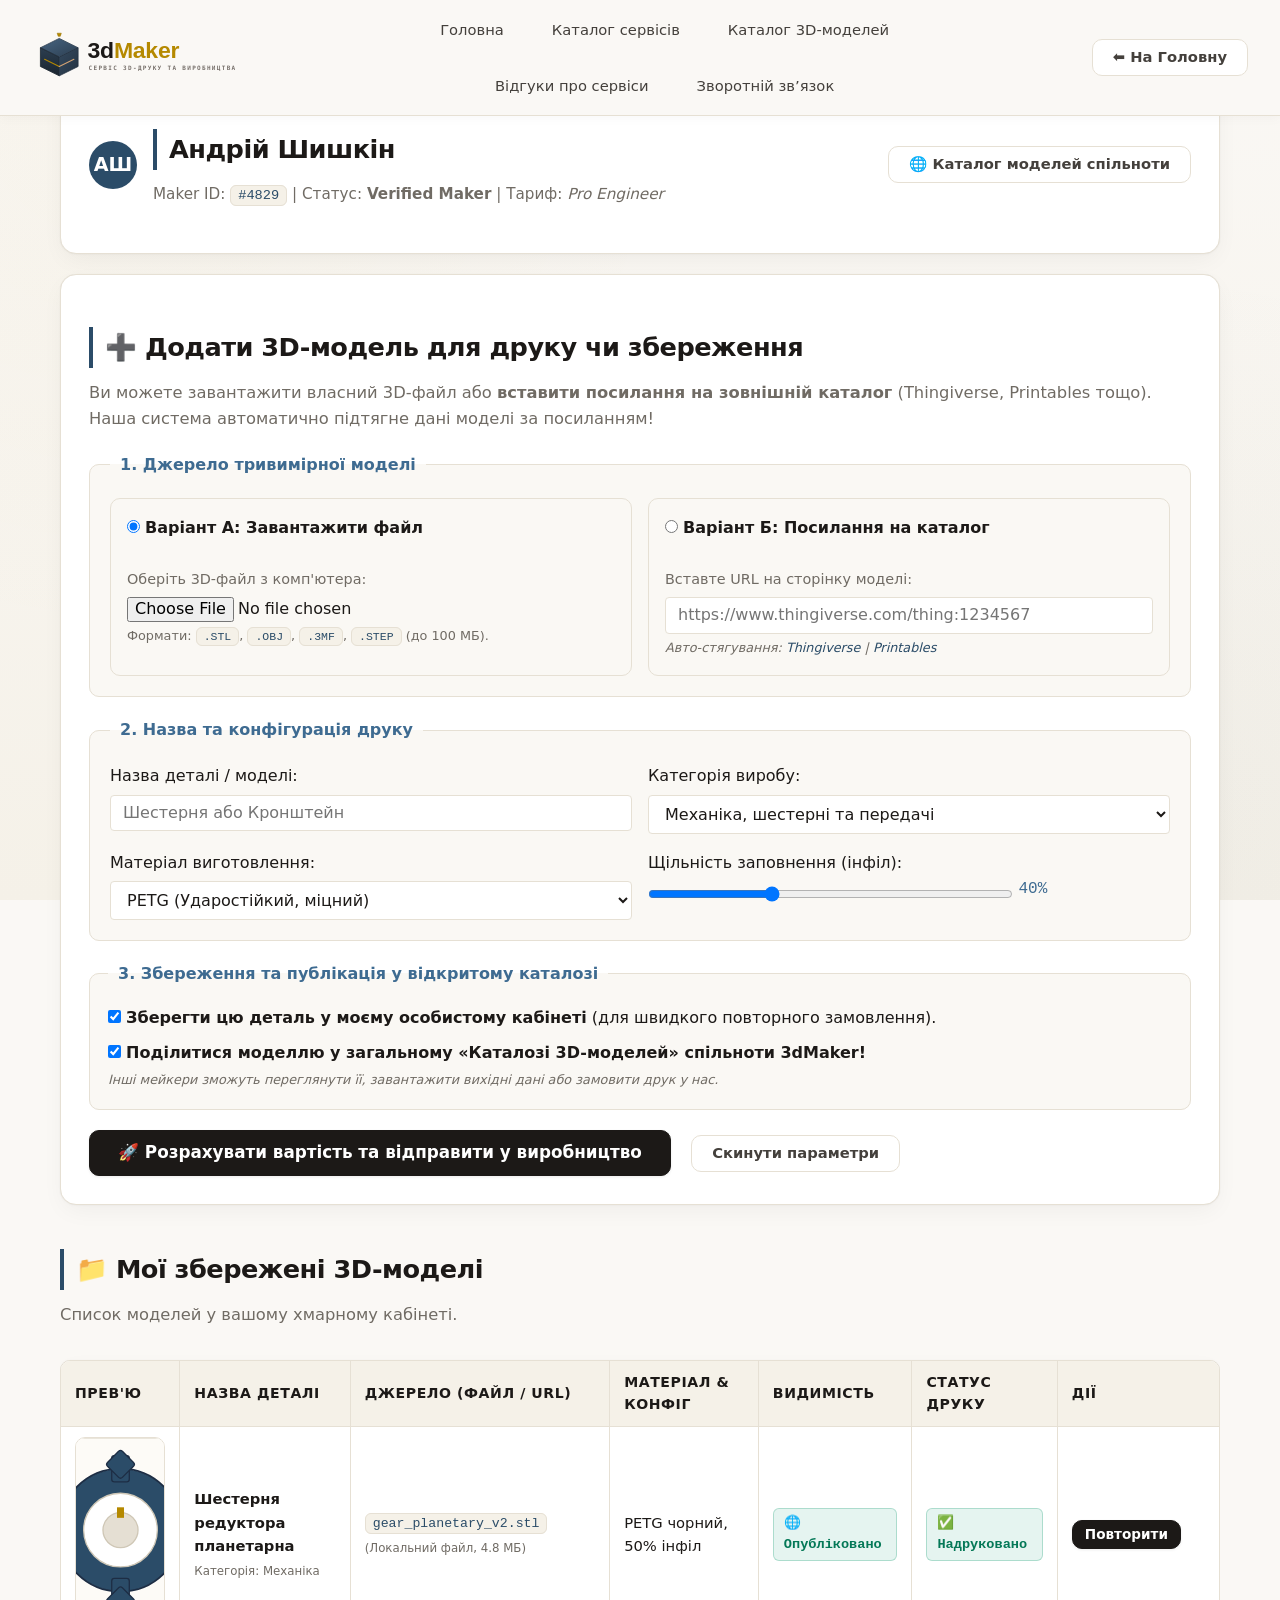
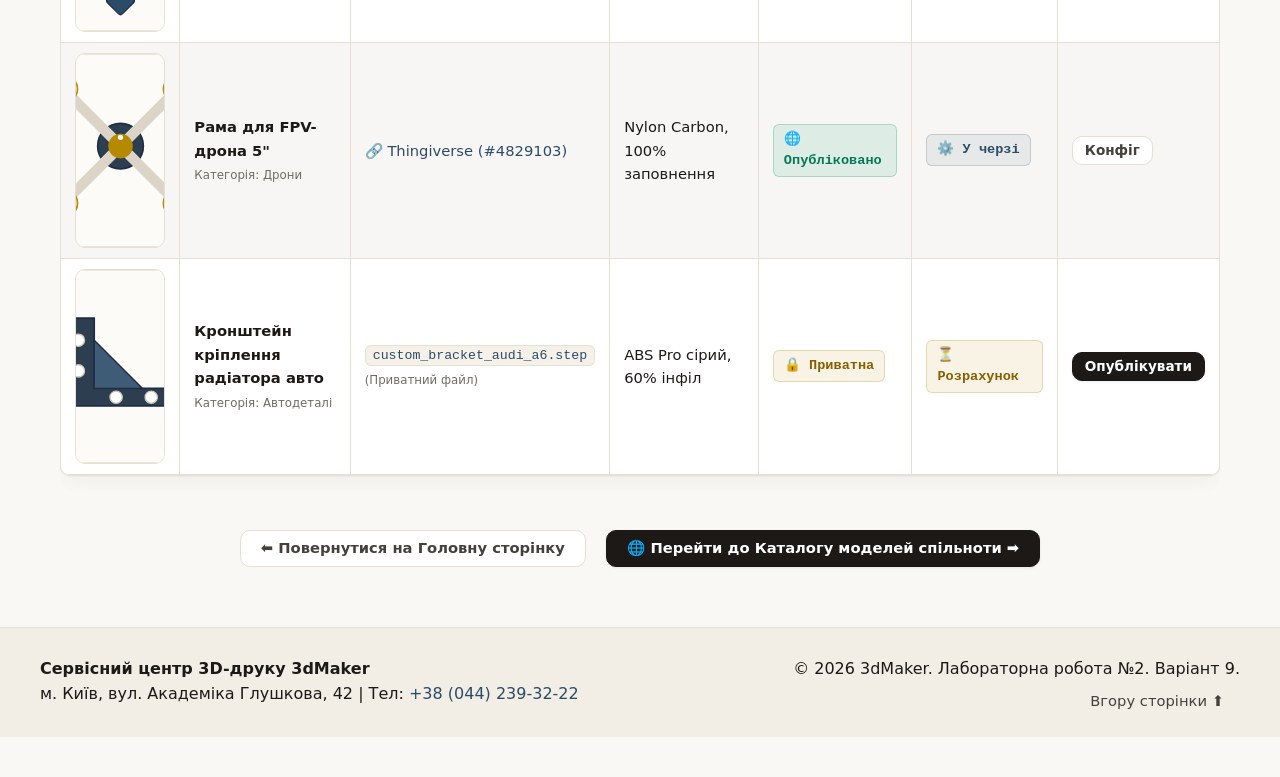
==== commit a488e88f: "fix: повноцінна адаптивність сітки та компонентів без горизонтального переповнення" ====
--- a/cabinet.html
+++ b/cabinet.html
@@ -148,7 +148,7 @@
                         1. Джерело тривимірної моделі
                     </legend>
 
-                    <div style="display: grid; grid-template-columns: 1fr 1fr; gap: 20px;">
+                    <div class="cabinet-form-grid">
                         <div style="background: #faf8f4; border: 1px solid var(--color-border); padding: 16px; border-radius: var(--radius-md); border: 1px solid var(--color-border);">
                             <input type="radio" id="src-file" name="model_source_type" value="file" checked>
                             <label for="src-file"><strong>Варіант А: Завантажити файл</strong></label>
@@ -181,7 +181,7 @@
                         2. Назва та конфігурація друку
                     </legend>
 
-                    <div style="display: grid; grid-template-columns: 1fr 1fr; gap: 16px;">
+                    <div class="cabinet-form-grid">
                         <div>
                             <label for="model-name">Назва деталі / моделі:</label><br>
                             <input type="text" id="model-name" name="model_name" placeholder="Шестерня або Кронштейн" required style="width: 100%; padding: 8px 12px; background: #ffffff; border: 1px solid var(--color-border); border-radius: 4px; color: var(--color-text-main); margin-top: 6px;">
@@ -254,6 +254,7 @@
                 Список моделей у вашому хмарному кабінеті.
             </p>
 
+            <div class="services-table-wrapper">
             <table>
                 <thead>
                     <tr>
@@ -347,6 +348,7 @@
                     </tr>
                 </tbody>
             </table>
+            </div>
         </section>
 
         <p align="center" style="margin: 20px 0;">
--- a/css/style.css
+++ b/css/style.css
@@ -829,11 +829,19 @@
 
 .page-grid-layout {
     display: grid;
-    grid-template-columns: 1fr;
+    grid-template-columns: minmax(0, 1fr);
     gap: 20px;
     max-width: 1440px;
     margin: 0 auto;
     padding: 0 24px;
+    width: 100%;
+    box-sizing: border-box;
+}
+
+.page-grid-layout > * {
+    min-width: 0;
+    max-width: 100%;
+    box-sizing: border-box;
 }
 
 body.has-floating-subnav .page-grid-layout,
@@ -862,9 +870,53 @@
 
 .main-sidebar-grid {
     display: grid;
-    grid-template-columns: 2.4fr 1fr;
+    grid-template-columns: minmax(0, 2.4fr) minmax(0, 1fr);
     gap: 20px;
     align-items: stretch;
+    width: 100%;
+    box-sizing: border-box;
+}
+
+.main-sidebar-grid > * {
+    min-width: 0;
+    max-width: 100%;
+    box-sizing: border-box;
+}
+
+#services-table {
+    min-width: 0;
+    max-width: 100%;
+    width: 100%;
+    overflow: hidden;
+    box-sizing: border-box;
+}
+
+.services-table-wrapper {
+    display: block;
+    width: 100%;
+    max-width: 100%;
+    overflow-x: auto !important;
+    -webkit-overflow-scrolling: touch;
+    box-sizing: border-box;
+}
+
+.cabinet-form-grid {
+    display: grid;
+    grid-template-columns: minmax(0, 1fr) minmax(0, 1fr);
+    gap: 16px;
+    width: 100%;
+    box-sizing: border-box;
+}
+
+.cabinet-form-grid > * {
+    min-width: 0;
+    max-width: 100%;
+    box-sizing: border-box;
+}
+
+input, select, textarea, button {
+    max-width: 100%;
+    box-sizing: border-box;
 }
 
 #useful-tips dl {
@@ -901,19 +953,19 @@
 
 @media (max-width: 960px) {
     .hero-grid {
-        grid-template-columns: 1fr;
+        grid-template-columns: minmax(0, 1fr);
         gap: 20px;
         padding: 20px;
     }
     .main-sidebar-grid {
-        grid-template-columns: 1fr;
+        grid-template-columns: minmax(0, 1fr);
     }
     .scrollable-content-box {
         height: auto;
         max-height: 480px;
     }
     .catalog-grid {
-        grid-template-columns: 1fr;
+        grid-template-columns: minmax(0, 1fr);
     }
     #site-header {
         padding: 10px 16px;
@@ -921,6 +973,10 @@
     #site-header table, #site-header tr {
         flex-direction: column;
         gap: 10px;
+    }
+    footer .page-grid-layout {
+        grid-template-columns: minmax(0, 1fr) !important;
+        padding: 0 !important;
     }
     body,
     .has-fixed-header,
@@ -931,16 +987,54 @@
 
 @media (max-width: 768px) {
     .order-card-table,
+    .order-card-table thead,
     .order-card-table tbody,
+    .order-card-table tfoot,
     .order-card-table tr,
     .order-card-table td,
     .order-card-table th {
         display: block !important;
         width: 100% !important;
+        max-width: 100% !important;
         box-sizing: border-box !important;
     }
     .order-card-table td {
         padding: 10px 14px !important;
+    }
+    .order-card-table tfoot td {
+        display: flex !important;
+        flex-direction: column !important;
+        gap: 10px !important;
+    }
+    .order-card-table tfoot td button {
+        width: 100% !important;
+        max-width: 100% !important;
+        margin: 0 !important;
+    }
+    .mission-block-v9,
+    .hero-banner {
+        padding: 18px 14px !important;
+    }
+    .mission-block-v9::before {
+        font-size: 0.74rem !important;
+        padding: 5px 10px !important;
+        max-width: 100% !important;
+        white-space: normal !important;
+    }
+    .hero-actions {
+        display: flex !important;
+        flex-direction: column !important;
+        gap: 10px !important;
+        width: 100% !important;
+    }
+    .hero-actions a,
+    .hero-actions button {
+        width: 100% !important;
+        text-align: center !important;
+        box-sizing: border-box !important;
+    }
+    .cabinet-form-grid {
+        grid-template-columns: minmax(0, 1fr) !important;
     }
     .services-table-wrapper {
         width: 100%;
@@ -1883,6 +1977,15 @@
         max-width: 100%;
         box-sizing: border-box;
     }
+    .mission-block-v9,
+    .hero-banner {
+        padding: 14px 10px !important;
+    }
+    .mission-block-v9::before {
+        font-size: 0.68rem !important;
+        padding: 4px 8px !important;
+        letter-spacing: 0.02em !important;
+    }
     footer {
         padding: 20px 12px;
     }
